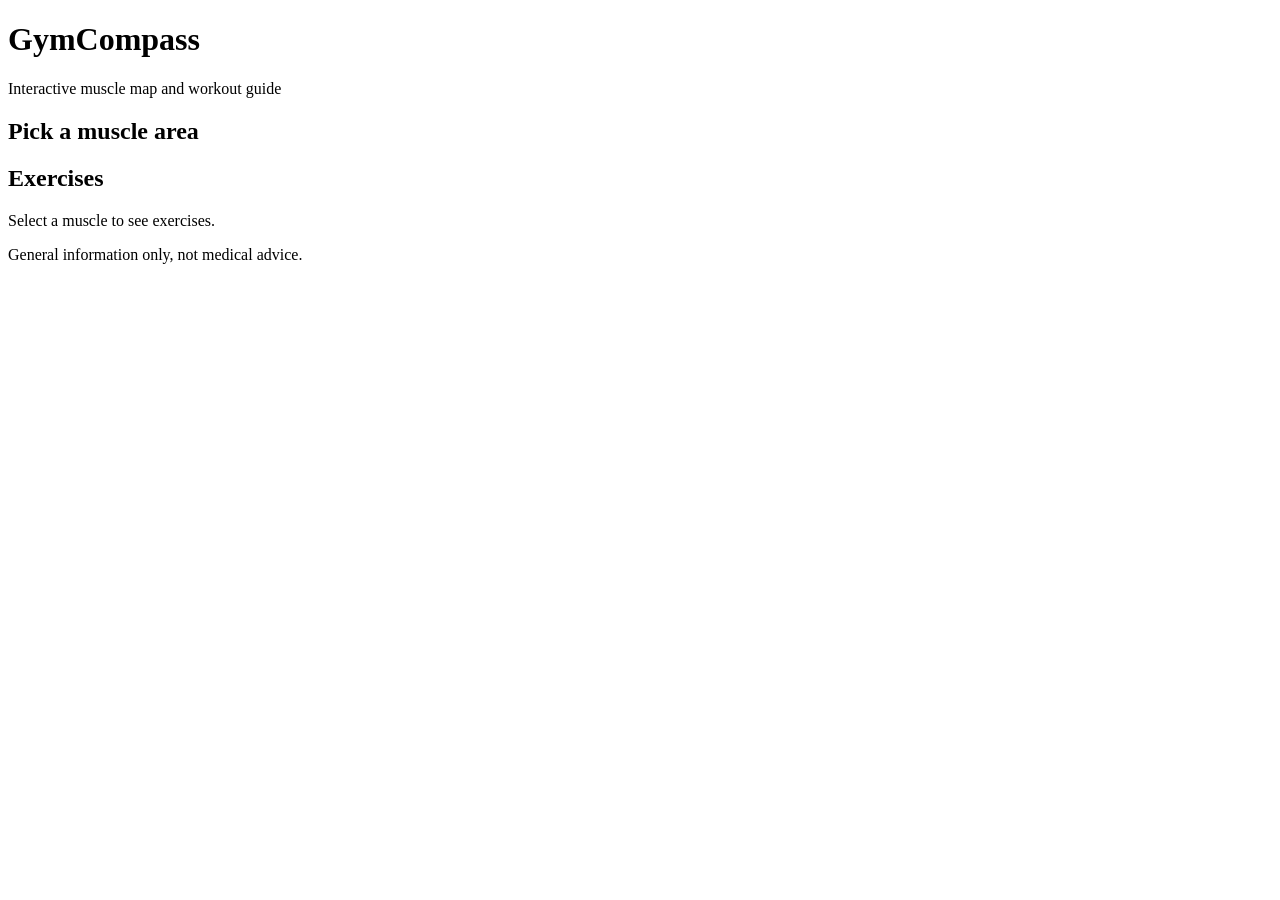
==== index.html @ 0be48be1 "Add page structure" ====
<!DOCTYPE html>
<html lang="tr">
    <head>
        <meta charset ="UTF-8">
        <meta name ="viewport" content="width=device-width, initial-scale=1.0">
        <title>GymCompass</title>
    </head>
    <body>
        <header>
            <h1>GymCompass</h1>
            <p>Interactive muscle map and workout guide</p>
          </header>
          
          <main>
            <section id="map">
              <h2>Pick a muscle area</h2>
            </section>
          
            <section id="info">
              <h2>Exercises</h2>
              <p>Select a muscle to see exercises.</p>
            </section>
          </main>
          
          <footer>
            <p>General information only, not medical advice.</p>
          </footer>  
    </body>
</html>
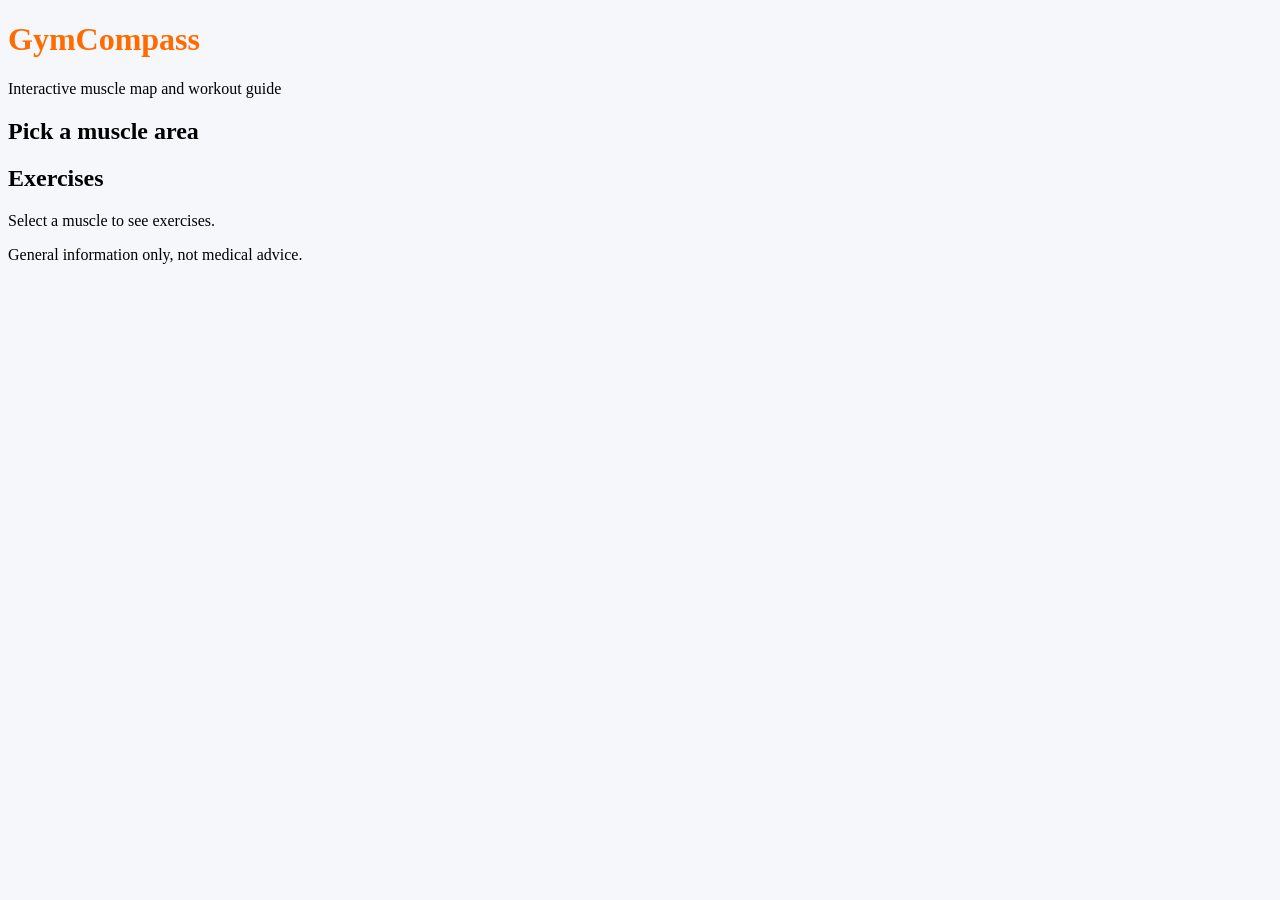
==== commit cde0a31c: "Link style.css in index.html" ====
--- a/index.html
+++ b/index.html
@@ -4,6 +4,7 @@
         <meta charset ="UTF-8">
         <meta name ="viewport" content="width=device-width, initial-scale=1.0">
         <title>GymCompass</title>
+        <link rel="stylesheet" href="style.css">
     </head>
     <body>
         <header>
--- a/style.css
+++ b/style.css
@@ -0,0 +1,8 @@
+body {
+    background-color: #f5f7fa;
+    color: 1a1a1a;
+}
+
+h1 {
+    color: #ff6b00;
+}
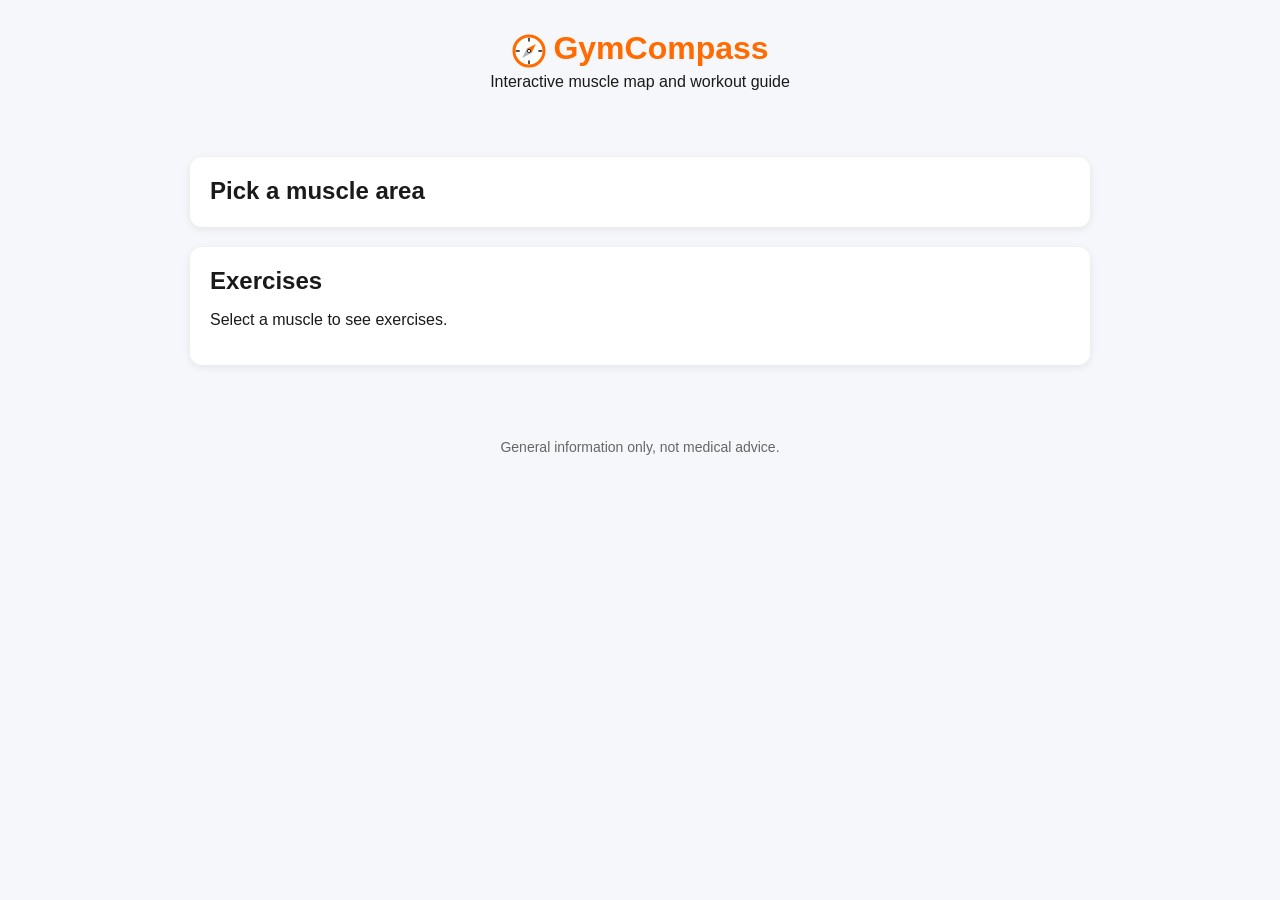
==== commit 75f27979: "Add compass logo" ====
--- a/index.html
+++ b/index.html
@@ -8,7 +8,22 @@
     </head>
     <body>
         <header>
-            <h1>GymCompass</h1>
+            <h1>
+                <svg class="logo" viewBox="0 0 24 24" width="36" height="36">
+                  <circle cx="12" cy="12" r="10" fill="white" stroke="#ff6b00" stroke-width="2" />
+                  <g stroke="#1a1a1a" stroke-width="1" stroke-linecap="round">
+                    <line x1="12" y1="3.6" x2="12" y2="5.4" />
+                    <line x1="12" y1="18.6" x2="12" y2="20.4" />
+                    <line x1="3.6" y1="12" x2="5.4" y2="12" />
+                    <line x1="18.6" y1="12" x2="20.4" y2="12" />
+                  </g>
+                  <g transform="rotate(45 12 12)">
+                    <polygon points="12,5.5 14.2,12 9.8,12" fill="#ff6b00" />
+                    <polygon points="12,18.5 14.2,12 9.8,12" fill="#b0b7c3" />
+                  </g>
+                  <circle cx="12" cy="12" r="1.1" fill="white" stroke="#1a1a1a" stroke-width="0.6" />
+                </svg>GymCompass
+              </h1>
             <p>Interactive muscle map and workout guide</p>
           </header>
           
--- a/style.css
+++ b/style.css
@@ -1,8 +1,48 @@
 body {
     background-color: #f5f7fa;
-    color: 1a1a1a;
-}
-
-h1 {
+    color: #1a1a1a;
+    font-family: Arial, sans-serif;
+    margin: 0;
+  }
+  
+  header {
+    text-align: center;
+    padding: 30px 20px;
+  }
+  
+  h1 {
     color: #ff6b00;
-}
+    margin-bottom: 4px;
+    margin-top: 0;
+  }
+  
+  main {
+    max-width: 900px;
+    margin: 0 auto;
+    padding: 20px;
+  }
+  
+  footer {
+    text-align: center;
+    padding: 20px;
+    font-size: 14px;
+    color: #666666;
+  }
+  section {
+    background-color: white;
+    border-radius: 12px;
+    padding: 20px;
+    margin-bottom: 20px;
+    box-shadow: 0 2px 8px rgba(0, 0, 0, 0.08);
+  }
+  
+  h2 {
+    margin-top: 0;
+    margin-bottom: 2px;
+  } header p {
+    margin-top: 0;
+  }.logo {
+    vertical-align: middle;
+    margin-right: 6px;
+  }
+  
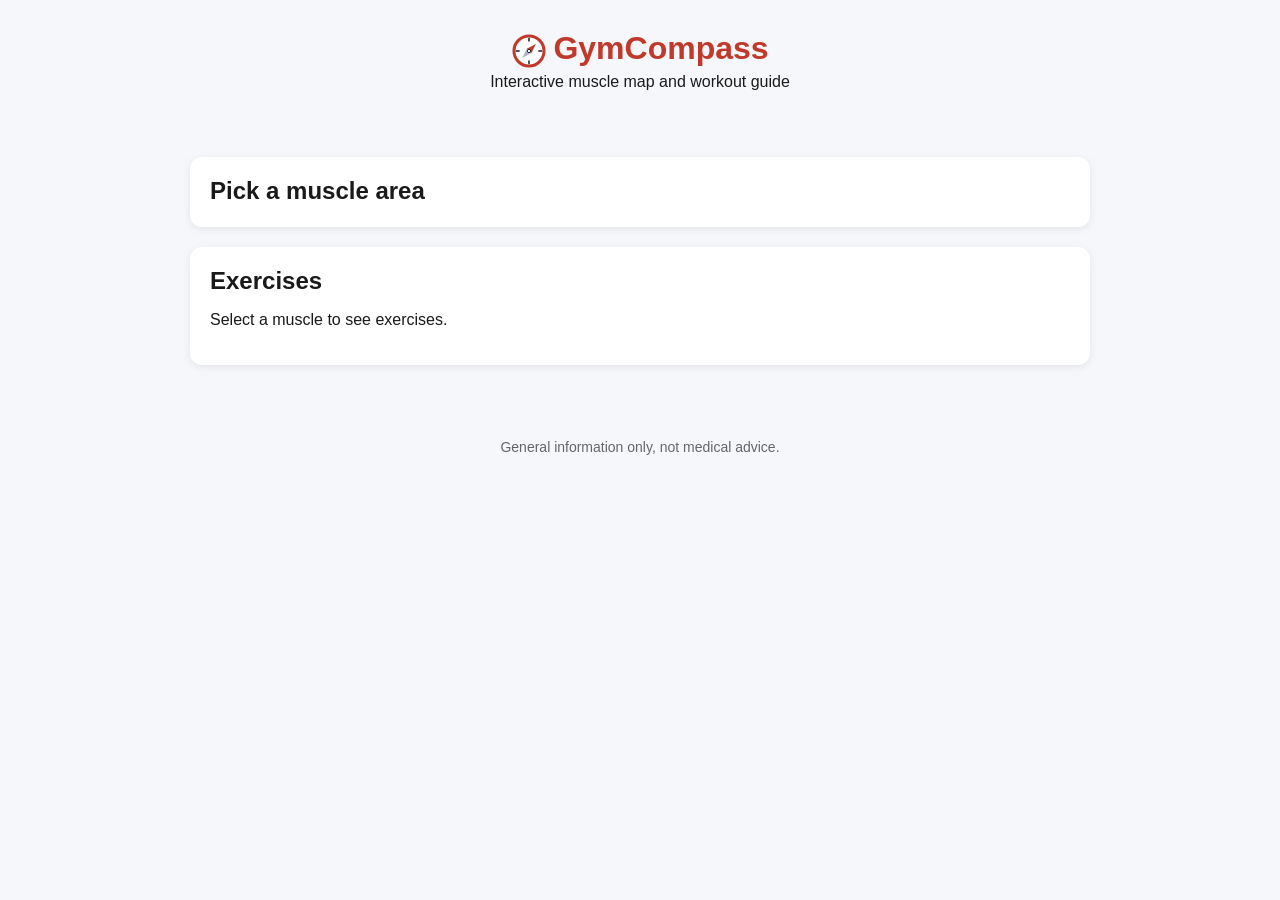
==== commit c990c2a8: "Change to red theme" ====
--- a/index.html
+++ b/index.html
@@ -10,7 +10,7 @@
         <header>
             <h1>
                 <svg class="logo" viewBox="0 0 24 24" width="36" height="36">
-                  <circle cx="12" cy="12" r="10" fill="white" stroke="#ff6b00" stroke-width="2" />
+                  <circle cx="12" cy="12" r="10" fill="white" stroke="#c0392b" stroke-width="2" />
                   <g stroke="#1a1a1a" stroke-width="1" stroke-linecap="round">
                     <line x1="12" y1="3.6" x2="12" y2="5.4" />
                     <line x1="12" y1="18.6" x2="12" y2="20.4" />
@@ -18,7 +18,7 @@
                     <line x1="18.6" y1="12" x2="20.4" y2="12" />
                   </g>
                   <g transform="rotate(45 12 12)">
-                    <polygon points="12,5.5 14.2,12 9.8,12" fill="#ff6b00" />
+                    <polygon points="12,5.5 14.2,12 9.8,12" fill="#c0392b" />
                     <polygon points="12,18.5 14.2,12 9.8,12" fill="#b0b7c3" />
                   </g>
                   <circle cx="12" cy="12" r="1.1" fill="white" stroke="#1a1a1a" stroke-width="0.6" />
--- a/style.css
+++ b/style.css
@@ -11,7 +11,7 @@
   }
   
   h1 {
-    color: #ff6b00;
+    color: #c0392b;
     margin-bottom: 4px;
     margin-top: 0;
   }
@@ -45,4 +45,3 @@
     vertical-align: middle;
     margin-right: 6px;
   }
-  
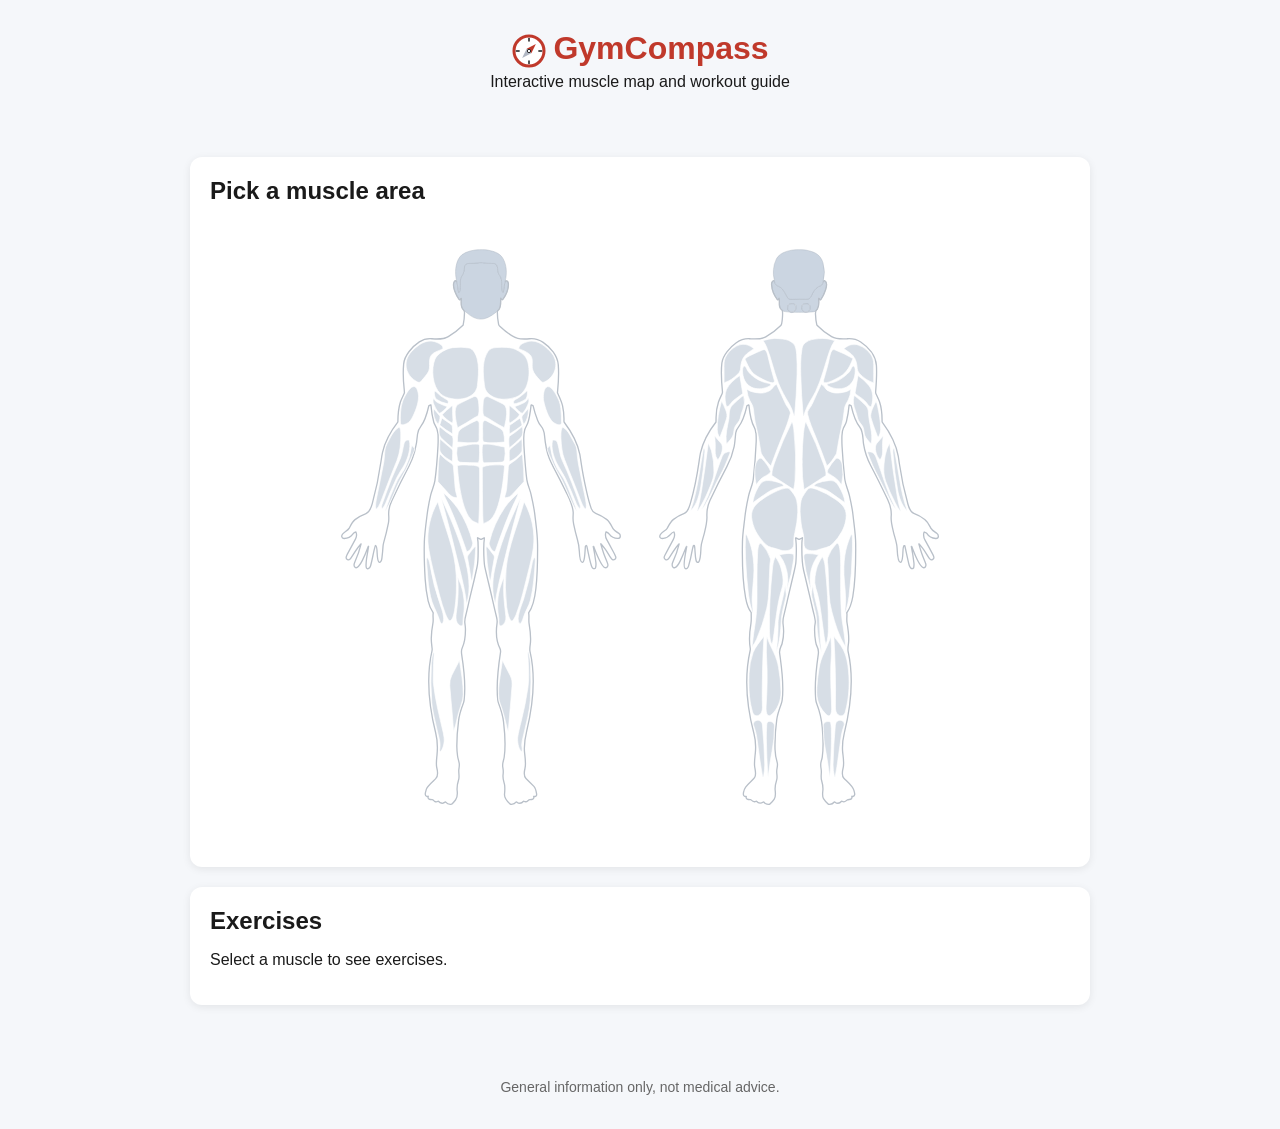
==== commit 2d9de7f2: "Add interactive body map with click-to-highlight" ====
--- a/index.html
+++ b/index.html
@@ -30,6 +30,126 @@
           <main>
             <section id="map">
               <h2>Pick a muscle area</h2>
+              <svg xmlns="http://www.w3.org/2000/svg" viewBox="0 0 1448 1448" width="640" height="640" style="display:block;margin:0 auto;max-width:100%;height:auto;">
+                <style>
+                  .body-outline { fill: none; stroke: #b9c0c9; stroke-width: 3; }
+                  .body-deco { fill: #cbd5e1; stroke: #aab3c0; stroke-width: 1; }
+                  .muscle-part { fill: #d7dee6; stroke: #ffffff; stroke-width: 1.5; cursor: pointer; transition: fill 0.2s; }
+                  .muscle-part:hover { fill: #f0b3ab; }
+                  .muscle-part.selected { fill: #c0392b; }
+                </style>
+                <path class="body-deco" d="M 418.91 167.68 c 3.92 -1.77 6.58 0.47 7.06 4.32 c 1.48 11.93 -4.92 26.67 -11.75 36.45 c -2.21 3.17 -3.86 0.17 -4.74 -1.76 a 0.38 0.38 0 0 0 -0.73 0.16 c 0.02 8.31 1.01 17.01 -3.36 24.53 c -0.167 0.293 -4.39 4.62 -10.799 9.508 c -23.591 18.112 -41.591 16.112 -61.446 -0.797 c -4.736 -3.649 -5.925 -5.041 -8.805 -7.621 c -5.66 -5.07 -5.28 -17.38 -4.47 -24.92 c 0.05 -0.51 -0.468 -0.892 -0.933 -0.687 a 0.653 0.653 0 0 0 -0.357 0.397 c -0.57 1.69 -2.24 4.05 -4.07 1.48 c -6.2 -8.71 -16.02 -28.53 -11.19 -38.98 c 1.68 -3.627 3.733 -3.91 6.16 -0.85 a 182.853 182.853 0 0 1 3.78 23.29 a 1.02 1.02 0 0 0 1.56 0.77 c 2.79 -1.75 2.61 -18.93 2.63 -24.22 c 0.02 -4.53 1.12 -8.94 3.8 -13.1 c 4.36 -6.76 4.86 -11.51 5.57 -19.82 c 0.47 -5.53 4.34 -8.12 9.77 -8.21 c 6.39 -0.12 12.69 -0.07 19 -0.93 c 4.02 -0.55 7.4 -1.43 11.53 -0.75 c 6.7 1.1 13.44 1.64 20.22 1.62 c 4.607 -0.013 7.523 0.227 8.75 0.72 c 5.96 2.37 5.56 9.73 6.11 15.22 c 0.44 4.34 2.097 8.447 4.97 12.32 c 6.57 8.88 2.19 25.6 5.64 36.36 a 1.14 1.14 0 0 0 2.22 -0.23 c 0.887 -8.36 2.18 -16.45 3.88 -24.27 z z z z" />
+                <path class="body-deco" d="M418.91 167.68q-2.55 11.73-3.88 24.27a1.14 1.14 0 01-2.22.23c-3.45-10.76.93-27.48-5.64-36.36q-4.31-5.81-4.97-12.32c-.55-5.49-.15-12.85-6.11-15.22q-1.84-.74-8.75-.72-10.17.03-20.22-1.62c-4.13-.68-7.51.2-11.53.75-6.31.86-12.61.81-19 .93-5.43.09-9.3 2.68-9.77 8.21-.71 8.31-1.21 13.06-5.57 19.82-2.68 4.16-3.78 8.57-3.8 13.1-.02 5.29.16 22.47-2.63 24.22a1.02 1.02 0 01-1.56-.77q-1.14-11.78-3.78-23.29-1.48-6.99-1.9-9.7c-2.49-15.94.13-40.13 13.53-51.15 9.39-7.72 28.53-11.63 40.37-11.51 4.2.05 8.74-.3 12.68.22 13.82 1.82 31.67 5.83 39.42 18.92 9.01 15.21 9.88 35.14 5.33 51.99z" />
+                <path class="body-deco" d="M1028.14 166.45c1.03 5.06 1.36 9.61 6.41 11.53 13.06 4.95 16.74 15.51 23.52 27.48 1.387 2.447 3.863 3.623 7.43 3.53a910.025 910.025 0 0136.94-.25c6.23.09 9.27-7.55 11.48-12.3 4.31-9.27 10.37-15.83 20.28-18.94.333-.1.603-.287.81-.56 1.92-2.58 3.043-5.43 3.37-8.55l2.31-1.51a.977.977 0 01.99-.08c11.92 5.42-3.35 35.31-8.21 42.45-.761 1.11-2.423 1.028-3.06-.15l-1.26-2.32c-.133-.253-.32-.297-.56-.13-.34.24-.48.61-.42 1.11.86 7.64.75 16.87-2.96 23.31-.173.3.839.041-3.7 4.71-3.34 3.436-74.18 3.78-75.48-1.38a1.465 1.465 0 00-.55-.82c-4.15-2.97-6.07-7.95-6.16-12.39-.03-1.68.18-14.28-.53-14.63-.207-.1-.33-.037-.37.19-.3 1.553-1.183 2.597-2.65 3.13a.951.951 0 01-1.07-.32c-7.29-9.56-12.32-22.18-12.97-33.54-.34-6.04 1.797-9.23 6.41-9.57zm29.95 61.71c.173 14.187 18.967 14.703 19.1-1.37.03-4.05-.38-6.54-4.68-7.3-4.2-.75-11.87-1.47-13.85 2.91-.413.92-.603 2.84-.57 5.76zm31.71-3.35c.36 19.647 18.59 14.82 18.87 5.94.13-3.9 1.32-9.43-2.88-10.79-4.25-1.38-16.12-2.54-15.99 4.85z" />
+                <path class="body-deco" d="M1138.38 168.39q-.49 4.68-3.37 8.55-.31.41-.81.56c-9.91 3.11-15.97 9.67-20.28 18.94-2.21 4.75-5.25 12.39-11.48 12.3q-18.46-.25-36.94.25-5.35.14-7.43-3.53c-6.78-11.97-10.46-22.53-23.52-27.48-5.05-1.92-5.38-6.47-6.41-11.53q-6.64-26.16 4.43-48.88c8.13-16.7 34.61-21.41 51.58-21.04 4.89.11 9.69-.11 14.42.85 18.79 3.8 33.17 8.5 39.34 28.66q6.38 20.88.47 42.35z" />
+                <circle class="body-deco" cx="1067.4" cy="228" r="9.2" />
+                <circle class="body-deco" cx="1099.3" cy="228" r="9.2" />
+                <path class="body-outline" d="M 309.48 168.91 Q 305.84 164.32 303.32 169.76 C 298.49 180.21 308.31 200.03 314.51 208.74 C 316.34 211.31 318.01 208.95 318.58 207.26 A 0.67 0.66 57.6 0 1 319.87 207.55 C 319.06 215.09 318.68 227.40 324.34 232.47 C 327.22 235.05 326.97 235.88 326.92 239.51 Q 326.68 255.16 323.97 266.82 Q 323.85 267.35 323.48 267.73 Q 308.61 282.73 290.26 293.23 C 278.34 300.05 267.53 299.26 253.00 298.03 Q 237.49 296.72 224.74 305.21 C 208.71 315.86 190.95 335.73 189.24 355.50 Q 186.95 381.81 190.53 412.66 C 190.79 414.92 190.69 417.49 191.02 419.92 Q 191.09 420.43 190.88 420.90 C 187.89 427.65 183.99 434.89 181.93 441.29 C 177.25 455.76 176.31 470.23 176.20 486.02 Q 176.20 486.51 175.90 486.90 C 159.84 507.69 147.56 529.29 141.49 554.95 Q 140.10 560.80 138.16 574.66 Q 131.28 623.74 118.11 671.52 C 115.99 679.21 112.98 690.29 104.08 693.63 Q 90.70 698.65 79.29 707.27 C 73.17 711.89 69.48 719.95 66.12 726.62 C 62.44 733.91 47.57 737.30 49.20 746.00 C 49.75 748.96 51.89 750.13 54.75 750.02 Q 67.27 749.50 74.18 740.00 C 76.03 737.45 77.93 736.62 80.54 735.24 Q 81.02 734.98 81.24 735.48 Q 84.59 743.00 80.47 750.73 Q 71.41 767.75 62.21 784.70 Q 60.53 787.81 59.49 791.20 C 57.52 797.69 65.78 800.84 69.45 795.20 C 76.80 783.92 82.72 773.30 92.55 762.52 Q 93.00 762.04 92.84 762.67 Q 87.89 783.24 79.07 802.44 C 77.36 806.17 75.64 812.30 79.19 815.18 C 89.50 823.53 107.08 773.44 109.24 767.88 A 0.37 0.36 -30.3 0 1 109.94 768.06 C 108.51 777.44 106.43 787.14 105.28 796.13 C 104.34 803.43 103.67 808.49 104.41 814.32 C 105.40 822.00 112.74 817.15 114.09 812.77 C 118.56 798.32 120.41 781.74 125.18 766.21 A 0.55 0.55 0.0 0 1 125.93 765.87 C 131.64 768.40 126.65 796.54 133.38 803.49 A 1.35 1.35 0.0 0 0 134.16 803.90 C 138.40 804.59 139.71 797.34 140.15 793.73 Q 141.74 780.80 142.58 767.76 Q 142.86 763.46 144.07 759.34 Q 150.39 737.64 154.77 715.46 Q 156.15 708.50 155.48 697.76 Q 154.48 681.63 161.99 665.46 Q 180.58 625.46 201.25 586.52 C 213.64 563.18 218.66 541.14 220.65 514.18 C 221.24 506.18 223.22 502.59 228.42 495.84 C 237.76 483.72 242.73 464.92 246.12 450.19 Q 246.24 449.64 246.75 449.42 L 250.30 447.82 A 0.49 0.49 0.0 0 1 250.99 448.23 Q 252.78 470.14 257.44 487.01 C 259.04 492.80 264.20 498.21 265.32 505.20 C 265.91 508.82 266.99 512.44 267.11 516.00 Q 267.57 529.33 266.95 540.50 C 265.58 565.32 263.85 592.20 259.98 619.13 C 258.39 630.19 253.14 640.55 250.52 651.43 Q 245.19 673.62 242.32 696.24 C 239.63 717.56 236.59 740.02 236.04 757.75 Q 234.98 791.48 237.98 842.55 Q 239.43 867.18 244.64 891.26 Q 247.76 905.70 255.88 917.90 Q 256.15 918.31 256.08 918.79 C 254.89 926.25 257.03 933.47 255.60 940.95 Q 252.28 958.32 251.77 975.98 C 251.55 983.43 252.85 991.28 253.67 998.93 Q 253.99 1001.95 253.29 1005.00 C 239.19 1067.03 246.93 1130.64 261.77 1190.07 C 266.01 1207.06 266.47 1222.37 264.71 1240.03 C 263.85 1248.62 262.10 1260.41 264.24 1268.75 C 266.05 1275.80 267.54 1287.46 261.78 1293.28 C 256.71 1298.39 242.40 1310.55 240.72 1316.98 C 239.19 1322.86 235.04 1332.26 242.29 1333.71 Q 242.69 1333.79 243.08 1333.66 L 244.23 1333.29 Q 245.05 1333.02 244.81 1333.85 C 242.95 1340.16 249.20 1340.52 253.77 1340.86 C 256.46 1341.06 257.37 1343.60 259.30 1344.71 Q 263.13 1346.91 267.14 1344.43 Q 267.59 1344.15 267.92 1344.56 Q 271.17 1348.61 276.21 1349.09 C 278.90 1349.35 281.27 1347.36 283.62 1346.09 Q 284.10 1345.82 284.44 1346.26 Q 288.33 1351.29 294.72 1351.38 C 295.77 1351.39 297.65 1351.62 298.54 1350.79 Q 301.20 1348.30 306.57 1341.58 C 312.04 1334.74 311.14 1328.85 310.29 1320.16 C 309.43 1311.33 311.17 1303.41 313.76 1295.20 C 315.84 1288.56 313.35 1280.06 314.07 1273.15 C 314.57 1268.39 315.80 1263.68 315.01 1259.02 C 314.06 1253.42 311.98 1247.60 311.31 1242.66 Q 309.57 1229.80 309.57 1219.75 Q 309.57 1192.29 313.54 1161.94 C 315.34 1148.21 319.24 1136.08 324.12 1123.46 Q 325.66 1119.48 326.10 1115.72 C 330.14 1081.34 326.20 1048.44 320.65 1013.26 C 319.84 1008.17 319.39 1002.54 321.72 997.72 C 328.03 984.68 329.28 969.38 329.07 954.15 C 329.01 949.50 327.95 944.55 327.58 939.63 C 327.13 933.64 329.28 925.78 330.82 919.80 C 334.72 904.69 337.76 888.96 341.43 874.30 Q 348.95 844.25 355.42 813.95 C 358.50 799.49 357.70 784.78 357.75 768.06 Q 357.78 756.80 356.36 748.81 Q 356.26 748.24 356.77 748.50 L 363.71 751.99 A 1.07 1.07 0.0 0 0 364.67 751.99 L 371.53 748.56 Q 372.07 748.29 371.98 748.89 C 369.47 765.94 370.28 783.04 371.30 800.17 Q 371.86 809.54 372.73 813.51 C 378.37 839.12 384.90 864.49 390.59 890.08 Q 394.83 909.20 399.51 928.22 C 400.58 932.58 401.13 937.66 400.58 941.57 C 398.11 958.92 398.53 982.22 407.11 998.54 C 408.41 1001.01 408.74 1005.35 408.31 1008.09 C 402.82 1043.75 398.07 1079.22 402.19 1115.33 Q 402.65 1119.34 404.21 1123.44 C 410.53 1140.06 413.55 1150.61 415.25 1164.75 C 418.31 1190.26 420.52 1218.43 416.79 1244.33 C 415.56 1252.86 411.78 1258.57 413.63 1267.80 Q 415.33 1276.21 414.16 1284.74 C 413.11 1292.39 415.65 1298.68 417.31 1305.89 C 419.02 1313.32 418.11 1320.99 417.47 1328.50 C 416.71 1337.55 423.74 1344.86 430.17 1350.90 A 1.48 1.46 -18.7 0 0 430.95 1351.28 Q 439.25 1352.41 444.03 1346.06 Q 444.40 1345.57 444.87 1345.96 Q 453.39 1352.89 460.49 1344.48 Q 460.81 1344.11 461.23 1344.37 C 469.09 1349.37 469.89 1340.80 474.98 1340.71 C 479.52 1340.64 485.21 1340.09 483.54 1333.77 Q 483.38 1333.17 483.97 1333.35 C 488.25 1334.67 490.66 1331.94 490.06 1327.75 C 489.09 1321.04 487.50 1314.41 483.44 1310.30 Q 474.77 1301.53 466.05 1292.83 C 461.19 1287.98 462.25 1276.40 463.74 1270.47 C 466.27 1260.35 464.49 1248.06 463.03 1236.25 C 461.04 1220.05 463.22 1204.28 467.41 1187.04 C 481.60 1128.60 488.89 1065.20 475.23 1006.07 C 473.92 1000.37 475.00 995.00 475.76 989.36 C 477.88 973.68 475.72 958.50 473.08 942.76 C 471.70 934.55 473.60 926.56 472.20 918.79 Q 472.11 918.30 472.39 917.89 C 483.07 902.63 486.53 880.99 488.49 863.25 C 492.12 830.38 492.47 797.34 492.26 764.31 C 492.11 741.56 488.80 719.07 486.12 696.53 C 484.30 681.19 480.76 664.32 477.47 649.99 C 474.89 638.73 469.69 628.87 468.04 617.25 C 465.37 598.45 464.19 580.92 462.40 556.31 Q 460.86 535.06 461.01 522.74 Q 461.13 512.05 463.22 504.00 C 464.54 498.90 468.30 493.91 469.91 489.46 C 474.50 476.74 476.10 461.71 477.56 448.28 Q 477.62 447.74 478.13 447.94 L 481.73 449.35 A 0.77 0.77 0.0 0 1 482.19 449.89 Q 486.03 466.84 492.52 482.96 C 494.16 487.04 496.63 491.75 500.12 495.79 C 505.75 502.32 507.17 507.95 508.00 517.24 C 509.72 536.47 512.15 552.06 518.89 569.24 Q 521.60 576.16 527.50 587.28 Q 543.57 617.60 558.56 648.47 C 566.04 663.89 571.90 675.54 572.85 690.59 Q 572.98 692.57 572.55 700.88 Q 572.12 709.31 573.99 718.25 Q 577.87 736.78 582.37 752.38 C 585.15 761.98 586.32 769.32 586.71 778.53 C 586.92 783.46 587.58 803.53 593.41 804.06 C 599.41 804.61 599.71 774.61 600.39 768.08 A 1.12 1.12 0.0 0 1 600.80 767.33 Q 601.30 766.93 601.62 766.30 A 1.39 1.00 59.0 0 1 603.70 767.19 C 607.27 782.50 609.43 797.55 614.25 812.25 C 615.52 816.12 618.33 820.08 622.81 817.38 A 1.18 1.17 -8.4 0 0 623.35 816.66 Q 624.98 810.32 624.13 803.72 Q 621.83 785.89 618.23 768.64 A 0.53 0.53 0.0 0 1 619.24 768.34 C 622.72 777.06 636.06 814.20 645.24 816.03 C 650.64 817.10 652.13 811.12 650.95 807.31 C 648.59 799.74 644.42 791.59 642.09 784.69 Q 638.29 773.46 635.22 761.98 A 0.15 0.14 -73.3 0 1 635.47 761.84 Q 640.35 767.61 644.90 773.66 C 649.45 779.70 653.60 787.18 658.03 793.93 Q 660.09 797.07 661.70 797.82 C 665.53 799.62 670.61 795.77 669.00 791.28 C 666.63 784.66 661.63 776.66 659.33 772.19 Q 654.22 762.29 648.82 752.53 C 645.43 746.40 644.71 741.93 646.89 735.59 Q 647.08 735.05 647.60 735.27 C 650.55 736.50 652.37 737.45 654.44 740.27 Q 661.27 749.61 673.53 749.92 C 681.25 750.12 680.47 740.89 676.20 738.28 C 671.33 735.31 664.61 731.14 661.97 725.94 C 657.98 718.11 654.62 711.26 649.21 707.28 Q 637.40 698.62 623.76 693.40 C 619.45 691.75 615.12 686.26 613.76 682.47 Q 608.42 667.65 602.70 641.81 Q 594.90 606.62 590.85 578.90 Q 588.46 562.58 587.74 559.15 C 582.02 531.75 569.74 509.81 552.98 487.61 C 551.81 486.06 551.91 485.12 551.97 483.26 Q 552.48 466.57 548.70 449.61 C 546.27 438.71 541.82 430.32 537.44 420.82 Q 537.22 420.36 537.28 419.85 C 539.40 398.94 540.83 377.68 539.05 356.70 C 537.31 336.13 521.34 317.28 504.86 306.23 C 494.75 299.45 485.77 296.97 473.93 298.16 Q 464.41 299.12 453.63 298.41 C 438.05 297.39 418.32 280.58 407.40 270.35 C 405.82 268.87 404.57 267.56 404.10 265.32 Q 401.24 251.68 401.26 237.76 Q 401.26 233.73 404.68 232.04 Q 405.14 231.82 405.39 231.38 C 409.76 223.86 408.77 215.16 408.75 206.85 A 0.38 0.38 0.0 0 1 409.48 206.69 C 410.36 208.62 412.01 211.62 414.22 208.45 C 421.05 198.67 427.45 183.93 425.97 172.00 C 425.49 168.15 422.83 165.91 418.91 167.68" />
+                <path class="body-outline" d="M 1028.14 166.45 Q 1021.22 166.96 1021.73 176.02 C 1022.38 187.38 1027.41 200.00 1034.70 209.56 A 0.95 0.95 0.0 0 0 1035.77 209.88 Q 1037.97 209.08 1038.42 206.75 Q 1038.48 206.41 1038.79 206.56 C 1039.50 206.91 1039.29 219.51 1039.32 221.19 C 1039.41 225.63 1041.33 230.61 1045.48 233.58 A 1.48 1.46 -79.2 0 1 1046.03 234.40 C 1047.33 239.56 1046.14 264.59 1042.52 268.26 Q 1027.38 283.59 1008.53 293.99 C 997.30 300.18 985.80 298.88 972.00 298.05 C 960.16 297.34 951.79 300.13 941.86 307.09 C 927.96 316.83 911.37 335.39 909.24 353.00 C 906.85 372.86 908.46 396.71 910.58 417.97 Q 910.78 420.04 909.97 421.91 C 907.17 428.36 903.51 435.29 901.56 441.28 Q 895.91 458.72 896.11 477.26 Q 896.15 480.50 895.88 486.15 Q 895.86 486.66 895.55 487.06 C 879.06 508.02 866.67 530.27 860.84 556.43 Q 859.72 561.44 857.62 576.15 C 853.15 607.45 846.97 639.64 837.96 670.48 C 835.37 679.35 832.82 690.15 824.31 693.38 Q 811.21 698.35 799.91 706.70 C 793.05 711.77 790.22 717.94 785.68 726.75 C 782.37 733.16 764.38 739.29 769.45 747.77 C 771.01 750.37 774.09 750.14 776.79 749.81 Q 787.25 748.51 793.13 740.83 C 795.42 737.84 797.13 736.50 800.36 735.31 A 0.63 0.63 0.0 0 1 801.16 735.68 C 803.48 741.92 802.81 745.80 799.51 751.90 Q 789.51 770.39 779.78 789.01 C 775.87 796.49 784.57 802.15 789.55 794.51 C 796.72 783.50 802.47 773.20 812.06 762.59 Q 812.62 761.98 812.43 762.79 Q 807.49 783.70 798.01 804.03 Q 795.79 808.79 797.53 813.47 C 798.35 815.65 800.88 816.85 802.95 815.95 C 807.95 813.78 812.74 805.60 815.08 800.58 Q 820.51 788.92 825.23 776.95 Q 827.37 771.52 829.06 768.26 A 0.34 0.34 0.0 0 1 829.69 768.47 C 828.65 774.94 819.92 813.84 825.80 817.66 C 829.47 820.04 832.91 815.52 833.80 812.51 Q 838.73 795.91 842.08 776.75 C 842.69 773.31 843.62 770.03 844.54 766.92 A 1.49 1.49 0.0 0 1 847.45 767.13 C 849.06 778.16 848.17 788.91 850.91 799.85 C 851.57 802.48 854.41 806.12 856.99 802.69 C 861.32 796.92 861.47 780.19 861.98 770.25 C 862.50 760.22 866.62 750.03 868.70 741.28 C 871.57 729.16 876.10 714.64 875.42 700.50 C 874.79 687.46 876.48 676.40 882.00 664.53 Q 899.81 626.31 920.51 587.27 C 928.60 572.01 933.68 558.17 937.01 542.00 Q 938.40 535.24 940.57 511.31 C 941.06 506.01 943.33 501.94 947.04 497.29 C 957.02 484.77 962.25 465.95 965.86 450.00 Q 965.97 449.54 966.40 449.37 L 969.87 447.93 Q 970.39 447.72 970.44 448.27 C 972.08 465.19 974.18 483.97 982.58 498.42 Q 985.25 503.01 985.69 509.45 C 985.76 510.51 986.43 511.70 986.49 512.50 C 986.89 517.68 987.09 525.23 986.82 531.50 Q 985.00 573.11 980.47 614.52 C 978.98 628.13 972.65 640.33 969.66 653.60 C 966.01 669.78 963.02 685.46 961.19 702.45 C 959.24 720.52 956.19 739.39 955.83 756.75 C 954.96 797.57 955.28 842.51 962.96 884.21 C 965.15 896.11 968.33 907.72 975.37 917.40 A 1.48 1.46 27.9 0 1 975.65 918.29 C 975.42 926.20 976.32 934.21 975.03 942.01 C 971.89 960.94 969.95 978.86 973.41 997.96 C 973.70 999.53 973.58 1001.87 973.23 1003.42 C 959.26 1065.20 965.77 1130.76 981.86 1191.82 C 985.51 1205.68 986.32 1220.46 984.96 1234.92 C 984.02 1244.98 982.27 1255.20 983.30 1265.30 C 984.08 1272.87 988.23 1284.18 983.14 1291.21 C 978.75 1297.25 969.45 1303.98 963.07 1312.35 C 960.11 1316.25 952.52 1335.31 964.02 1333.54 Q 964.55 1333.46 964.42 1333.98 C 962.73 1340.59 969.52 1340.54 974.36 1340.95 Q 974.88 1341.00 975.24 1341.37 C 978.64 1344.83 981.89 1347.54 986.66 1344.41 Q 987.11 1344.12 987.46 1344.52 C 992.32 1350.09 997.09 1350.27 1003.06 1346.11 Q 1003.50 1345.80 1003.93 1346.12 C 1005.34 1347.18 1006.20 1348.82 1007.59 1349.58 Q 1011.98 1351.98 1017.08 1351.27 A 1.56 1.56 0.0 0 0 1017.93 1350.86 Q 1024.28 1344.70 1027.72 1339.46 C 1032.14 1332.71 1030.13 1325.67 1029.71 1317.92 C 1029.27 1309.96 1031.28 1302.44 1033.52 1294.97 C 1034.58 1291.42 1034.05 1286.50 1033.60 1282.59 Q 1032.89 1276.40 1034.01 1270.28 C 1034.95 1265.11 1035.75 1261.39 1034.60 1257.67 Q 1029.90 1242.46 1029.51 1227.25 Q 1028.64 1193.94 1033.40 1159.73 C 1035.13 1147.30 1038.92 1136.76 1043.43 1124.47 Q 1045.16 1119.75 1045.73 1115.31 C 1050.32 1079.07 1044.60 1044.51 1039.86 1008.73 C 1038.66 999.61 1043.98 993.60 1045.54 987.51 C 1048.41 976.36 1049.80 959.10 1047.93 945.66 C 1046.88 938.09 1047.48 931.84 1049.21 924.99 C 1053.15 909.35 1056.75 892.75 1059.78 880.01 Q 1066.27 852.63 1072.60 825.22 Q 1075.98 810.55 1076.49 805.75 Q 1077.50 796.31 1077.72 775.82 Q 1077.85 764.16 1076.54 752.58 Q 1076.32 750.58 1075.99 749.61 Q 1075.45 748.03 1076.95 748.78 L 1083.35 752.00 A 1.10 1.08 44.4 0 0 1084.32 752.00 L 1091.50 748.31 A 0.24 0.24 0.0 0 1 1091.84 748.59 Q 1090.49 753.63 1090.36 758.75 C 1089.82 779.99 1089.54 802.24 1094.28 822.45 Q 1101.55 853.47 1108.92 884.46 C 1111.25 894.25 1114.60 910.13 1117.95 922.87 C 1119.13 927.36 1119.75 931.95 1120.50 936.49 C 1121.14 940.42 1119.45 945.92 1119.24 949.53 Q 1118.26 966.73 1121.38 983.68 C 1121.98 986.96 1123.21 991.52 1124.54 993.96 C 1128.10 1000.50 1128.52 1004.24 1127.36 1012.10 C 1122.34 1046.29 1118.51 1078.84 1121.48 1113.50 C 1121.72 1116.32 1122.66 1120.49 1123.91 1123.73 C 1131.43 1143.10 1134.58 1156.98 1136.42 1177.99 C 1138.35 1200.12 1139.52 1222.20 1136.35 1244.60 Q 1135.88 1247.88 1134.29 1252.69 C 1132.00 1259.62 1132.37 1264.14 1133.83 1271.98 C 1135.50 1280.93 1132.17 1288.45 1134.90 1297.66 C 1136.88 1304.36 1138.19 1310.69 1137.87 1317.88 C 1137.58 1324.48 1135.49 1332.56 1139.15 1338.36 Q 1142.72 1344.04 1149.63 1350.84 Q 1149.97 1351.18 1150.46 1351.25 Q 1158.71 1352.49 1163.67 1346.15 A 0.64 0.64 0.0 0 1 1164.58 1346.04 Q 1173.02 1352.85 1180.03 1344.60 Q 1180.37 1344.20 1180.83 1344.46 Q 1186.12 1347.40 1190.08 1343.66 Q 1192.28 1341.58 1193.29 1341.22 C 1197.87 1339.60 1204.81 1341.71 1203.29 1333.67 A 0.39 0.39 0.0 0 1 1203.82 1333.23 L 1204.86 1333.62 Q 1205.25 1333.77 1205.65 1333.71 C 1212.46 1332.65 1209.17 1324.33 1208.00 1319.87 C 1205.32 1309.62 1192.63 1299.79 1185.30 1292.30 C 1180.77 1287.68 1182.22 1274.71 1183.62 1269.06 C 1186.76 1256.35 1182.79 1239.97 1182.29 1230.50 C 1181.63 1217.80 1182.70 1204.60 1185.99 1191.35 C 1200.90 1131.35 1208.58 1067.26 1194.98 1006.22 C 1193.56 999.84 1194.88 994.32 1195.73 987.24 C 1197.46 972.87 1195.00 955.62 1192.39 940.62 C 1191.27 934.14 1192.32 927.30 1192.25 920.69 Q 1192.25 920.23 1192.09 919.80 L 1191.79 918.97 Q 1191.59 918.45 1191.92 918.00 C 1199.57 907.39 1203.42 893.36 1205.50 881.25 C 1212.13 842.49 1212.38 800.86 1211.97 761.04 C 1211.76 739.76 1208.12 718.12 1205.90 696.81 Q 1204.13 679.89 1197.85 652.94 C 1194.73 639.58 1188.50 627.37 1187.05 613.69 Q 1183.04 575.93 1181.17 542.06 Q 1180.56 530.97 1180.85 518.01 C 1180.96 512.91 1182.20 504.08 1184.51 499.52 C 1186.81 494.98 1189.81 490.71 1191.01 485.74 Q 1195.45 467.32 1197.09 448.35 A 0.55 0.55 0.0 0 1 1197.86 447.90 L 1201.25 449.41 Q 1201.74 449.63 1201.86 450.16 C 1205.49 466.08 1210.60 484.96 1221.09 497.82 C 1229.48 508.13 1227.82 523.50 1229.73 535.92 C 1232.46 553.65 1237.66 569.19 1246.25 585.54 Q 1262.47 616.39 1284.56 662.22 Q 1292.50 678.70 1292.52 695.41 Q 1292.52 695.47 1292.20 701.94 C 1291.63 713.32 1294.91 723.91 1297.35 734.87 C 1300.01 746.89 1305.13 759.34 1305.74 772.33 C 1305.98 777.24 1306.66 804.29 1313.58 804.01 A 1.29 1.29 0.0 0 0 1314.41 803.66 C 1321.43 797.06 1316.55 769.02 1321.52 766.22 A 1.20 1.19 -21.2 0 1 1323.27 766.99 C 1326.58 781.35 1329.25 795.81 1332.92 809.99 C 1334.01 814.20 1338.07 821.55 1342.84 816.86 Q 1343.20 816.50 1343.28 816.00 Q 1344.28 809.42 1343.76 805.00 Q 1341.60 786.63 1337.95 768.42 A 0.48 0.48 0.0 0 1 1338.86 768.15 C 1342.31 776.96 1355.85 815.37 1366.03 816.16 C 1370.51 816.50 1371.54 810.41 1370.44 807.06 C 1367.79 798.97 1363.64 790.62 1361.28 783.45 Q 1357.86 773.08 1355.02 762.60 A 0.28 0.28 0.0 0 1 1355.50 762.34 Q 1359.72 767.36 1363.75 772.57 C 1368.83 779.14 1373.25 787.32 1378.17 794.66 Q 1379.99 797.36 1381.66 797.98 C 1384.30 798.97 1389.15 796.58 1388.99 793.50 Q 1388.85 790.72 1386.66 786.58 Q 1378.13 770.40 1369.24 754.42 C 1365.36 747.45 1364.08 743.12 1366.68 735.63 Q 1366.81 735.24 1367.20 735.38 Q 1371.90 736.99 1372.91 738.60 Q 1379.67 749.28 1393.03 749.97 C 1401.07 750.38 1400.13 741.50 1395.34 738.12 C 1390.41 734.62 1384.54 731.36 1381.93 726.55 C 1378.04 719.37 1374.79 711.78 1368.18 706.82 Q 1357.23 698.60 1343.50 693.43 C 1335.51 690.42 1332.54 680.64 1330.25 672.50 C 1321.70 642.22 1315.13 611.45 1310.75 580.29 Q 1308.97 567.62 1308.28 563.74 C 1302.89 533.66 1289.99 510.94 1272.05 486.75 Q 1271.76 486.36 1271.76 485.88 C 1271.89 470.59 1270.82 455.36 1265.92 440.80 C 1263.95 434.94 1260.59 428.46 1257.79 422.38 Q 1256.94 420.52 1257.10 418.48 C 1258.73 398.21 1260.25 378.73 1258.88 358.36 C 1257.39 336.36 1241.06 316.98 1223.33 305.40 C 1213.33 298.87 1205.11 297.32 1193.06 298.08 C 1179.40 298.94 1169.27 299.86 1157.52 293.24 Q 1139.58 283.12 1124.50 267.54 Q 1124.15 267.19 1124.04 266.70 Q 1121.33 254.82 1121.08 242.66 C 1120.97 237.52 1120.38 234.21 1124.51 231.78 Q 1124.95 231.52 1125.21 231.07 C 1128.92 224.63 1129.03 215.40 1128.17 207.76 Q 1128.08 207.01 1128.59 206.65 Q 1128.95 206.40 1129.15 206.78 L 1130.41 209.10 A 1.80 1.79 -42.1 0 0 1133.47 209.25 C 1138.33 202.11 1153.60 172.22 1141.68 166.80 Q 1141.16 166.57 1140.69 166.88 L 1138.38 168.39" />
+                <path class="muscle-part" data-muscle="chest" d="M272.91 422.84c-18.95-17.19-22-57-12.64-78.79 5.57-12.99 26.54-24.37 39.97-25.87q20.36-2.26 37.02.75c9.74 1.76 16.13 15.64 18.41 25.04 3.99 16.48 3.23 31.38 1.67 48.06q-1.35 14.35-2.05 16.89c-6.52 23.5-38.08 29.23-58.28 24.53-9.12-2.12-17.24-4.38-24.1-10.61z" />
+                <path class="muscle-part" data-muscle="chest" d="M416.04 435c-15.12.11-34.46-6.78-41.37-21.48q-1.88-3.99-2.84-12.18c-2.89-24.41-5.9-53.65 8.44-74.79 4.26-6.26 10.49-7.93 18.36-8.56q11.66-.92 23.32-.35c10.58.53 18.02 2.74 26.62 7.87 12.81 7.65 19.73 14.52 22.67 29.75 4.94 25.57.24 64.14-28.21 74.97q-12.26 4.67-26.99 4.77z" />
+                <path class="muscle-part" data-muscle="abs" d="M438.7 444.36c-2.09-4.03-.13-6.83 3.63-8.81 10.22-5.36 16.79-11 24.23-18.07a1.71 1.71 0 012.89 1.12c.33 4.74-.81 14.39-5.53 17.22-4.68 2.82-18.74 10.02-24.39 9.14q-.57-.09-.83-.6z" />
+                <path class="muscle-part" data-muscle="abs" d="M457.39 466.73c-3.72-1.02-13.2-10.29-16.5-14.49a.52.52 0 01.24-.81q10.94-3.75 21.31-9c3.96-2.01 6.3-5.98 8.57-9.58q.38-.59.55.09c.82 3.33 1.54 6.17.38 9.58-2.55 7.44-7.62 18.79-13.66 24.01a.96.96 0 01-.89.2z" />
+                <path class="muscle-part" data-muscle="abs" d="M428.43 487.22c-1.01-1.79-.82-4.55-.71-6.72q.78-15.08.48-30.27-.01-.59.55-.4 1.72.59 3.02 1.64 11.58 9.37 18.82 16.95c3.86 4.05-16.2 17.42-19.56 19.48a1.87 1.86 59.6 01-2.6-.68z" />
+                <path class="muscle-part" data-muscle="abs" d="M470.76 456.28a.25.25 0 01.44.13q2.03 19.67-9.8 35.22-.37.48-.6-.08c-1.37-3.29-5.86-16.13-3.51-18.91q6.3-7.47 13.47-16.36z" />
+                <path class="muscle-part" data-muscle="abs" d="M452.27 478.5c1.13.49 4.28 12.47 4.78 14.38q.14.5-.23.88-1.29 1.35-2.65 2.41-10.44 8.12-21.76 14.97-1.49.9-2.91 1.33a.81.81 0 01-1.05-.71q-.73-8.62.67-17.15.08-.47.44-.8c1.74-1.6 21.96-15.73 22.34-15.51a.58.03 31 00.37.2z" />
+                <path class="muscle-part" data-muscle="abs" d="M428.22 519.14q.11-.36.43-.56 15.3-9.66 28.83-21.69a.43.42-22.6 01.71.29c.51 8.26 2.25 18.67-4.46 25.4q-11.8 11.84-25.03 22.09-.43.34-.49-.2c-.75-6.82-1.97-18.92.01-25.33z" />
+                <path class="muscle-part" data-muscle="abs" d="M456.54 524.55a.04.04 0 01.07.02q1.52 13.67.41 27.4-.04.47-.28.88c-4.97 8.3-18.23 19.62-27.88 22.63q-.57.17-.58-.43-.05-10.31-.27-20.53-.1-4.8 2.63-7.09c8.54-7.13 18.56-14.62 25.9-22.88z" />
+                <path class="muscle-part" data-muscle="abs" d="M418.89 657.11q-1.12-1.67-.43-3.63 3.27-9.38 4.04-18.23 1.97-22.81 3.58-45.65c.16-2.32.72-6.41 2.84-7.71q14.97-9.23 27.16-21.93.41-.42.71.08 1.29 2.15 1.53 4.2 3.23 27.74 3.13 56.8a1.3 1.28-24.5 01-.33.86q-12.74 13.93-25.55 27.75c-4.8 5.17-9.09 7.87-15.73 7.96q-.61.01-.95-.5z" />
+                <path class="muscle-part" data-muscle="abs" d="M264.21 435.53c-4.88-3.13-5.75-12.11-5.39-17.36q.03-.53.51-.75 1.8-.84 3.43.85 10.05 10.45 22.57 16.9c3.64 1.89 5.54 3.62 4.79 7.8q-.42 2.35-2.82 1.87-12.45-2.49-23.09-9.31z" />
+                <path class="muscle-part" data-muscle="abs" d="M287.33 452.44c-4.05 4.46-10.38 11.38-16.28 14.3a.84.83 51.1 01-.9-.1c-6.29-5.17-12.54-18.97-14.21-25.09q-.91-3.34.85-8.81.12-.39.35-.05c2.41 3.65 4.59 7.74 8.67 9.76q10.18 5.05 21.27 9.01a.61.61 0 01.25.98z" />
+                <path class="muscle-part" data-muscle="abs" d="M297.3 487.82c-7.36-4.23-16.68-11.37-20.55-17.57q-.32-.5.09-.92 8.72-9.04 19.84-17.87 1.46-1.17 2.81-1.67a.44.44 0 01.59.43c-.28 10.08-.4 20.42.65 30.43q.34 3.26-.68 6.15a1.9 1.9 0 01-2.75 1.02z" />
+                <path class="muscle-part" data-muscle="abs" d="M257.35 456.18l13.68 16.63a1.86 1.82 22.9 01.4.95c.59 5.4-2.02 12.71-3.8 17.56q-.3.84-.84.13-11.85-15.55-9.77-35.17.04-.45.33-.1z" />
+                <path class="muscle-part" data-muscle="abs" d="M271.69 494.07a1.53 1.52-61.8 01-.49-1.64l4.2-13.58a.98.98 0 011.51-.5c3.2 2.32 21.89 14.05 22.26 16.7q1.15 8.32.66 16.79a.9.9 0 01-1.34.73q-14.24-8.05-26.8-18.5z" />
+                <path class="muscle-part" data-muscle="abs" d="M299.35 544.62c-7.52-6.03-16.15-13.43-24.23-21.24-6.93-6.7-6-17.19-4.88-26.06a.44.44 0 01.72-.28q13.31 11.88 28.41 21.38.43.27.6.75c2.33 6.49.95 18.37-.07 25.23q-.09.59-.55.22z" />
+                <path class="muscle-part" data-muscle="abs" d="M299.09 575.53c-7.98-3.65-27.57-15.86-28.06-26.2q-.57-11.91.46-24.3a.36.36 0 01.67-.15q.84 1.36 2.17 2.54 10.59 9.45 21.68 18.31c4.37 3.49 4.34 6.46 4.16 11.74q-.3 8.82-.42 17.64-.01.72-.66.42z" />
+                <path class="muscle-part" data-muscle="abs" d="M308.17 657.58c-7.39-.13-12.41-4.13-17.14-9.39q-11.86-13.22-23.92-26.37-.33-.36-.33-.85.09-23.18 1.81-46.22.53-7.13 2.49-14.41a.71.71 0 011.2-.3q11.54 12.06 25.82 21.1 3.36 2.12 3.62 5.17 2.06 23.67 3.86 47.36c.58 7.62 2.31 13.36 4.43 20.82q.47 1.66-.96 2.79-.39.31-.88.3z" />
+                <path class="muscle-part" data-muscle="abs" d="M311.02 531.71a.23.23 0 01-.19-.21q-.39-10.47 1.9-20.76c1.26-5.69 7.66-9.9 13.1-12.9 9.09-5.01 18.93-11.15 28.56-14.92a1.24 1.21-42.6 01.94.03c3.28 1.52 4.78 3.87 4.82 7.68q.13 13.16-.15 26.31c-.08 3.85.78 8.39-.87 13.1q-.17.46-.59.72-2.65 1.65-4.29 1.82-21.06 2.22-43.23-.87z" />
+                <path class="muscle-part" data-muscle="abs" d="M321 577.76c-5.17-.33-8.71-.44-10-6.26q-3.2-14.44-.59-27.83.11-.53.64-.63c7.58-1.44 13.62-2.45 22.45-4.56q11.5-2.76 23.94-1.88c3.67.26 3.3 3.46 3.4 6.21q.46 12.55-.33 26.94-.25 4.41-1.81 8.08-.21.49-.73.6-1.39.28-3.22.29-16.89.14-33.75-.96z" />
+                <path class="muscle-part" data-muscle="abs" d="M347.73 429.25c7.46-3.61 10.5 6.27 10.99 11.52.48 5.06 3.46 30.61-2.78 32.93q-4.17 1.55-6.89 3.33-17.56 11.54-35.88 21.46a1.6 1.59-21.9 01-2.3-.98c-2.87-10.41-10.59-43.96 1.66-50.95 11.3-6.45 23.96-11.86 35.2-17.31z" />
+                <path class="muscle-part" data-muscle="abs" d="M350.35 712.81c-29.15-9.93-37.98-100.69-39.47-126.61a.99.99 0 01.33-.8c3.58-3.26 27.61-1.47 34.62-.93 4.41.34 15.27 1.31 15.26 7.53-.05 40.77.64 82.05-1.96 122.72a1.29 1.29 0 01-1.86 1.08c-2.3-1.14-4.12-2.04-6.92-2.99z" />
+                <path class="muscle-part" data-muscle="abs" d="M371.94 473.31c-5.46-2.59-2.97-24.26-2.77-29.56.25-6.8 2.41-18.63 12.64-13.8q16.26 7.67 32.34 15.72 6.18 3.1 7.13 10.05c.58 4.26 1.35 8.49 1.07 12.72q-.84 12.55-4.33 26.56-.54 2.16-1.1 3.44-.25.58-.81.31c-15.78-7.29-30.79-19.08-44.17-25.44z" />
+                <path class="muscle-part" data-muscle="abs" d="M382.57 533.27c-4.17-.18-9.56-.3-13.15-2.69q-.17-.11-.24-.31c-1.82-5.55-.86-11.17-.96-15.66-.18-8.4-.78-17.36.06-25.71.29-2.85 1.88-4.42 4.15-5.79q.42-.26.91-.19 1.71.25 3.21 1.03 12.48 6.44 24.75 13.26c4.96 2.75 12.21 7.02 13.72 12.41q2.93 10.56 2.39 21.49a.77.76-1.8 01-.67.71q-16.89 2.18-34.17 1.45z" />
+                <path class="muscle-part" data-muscle="abs" d="M373.75 578.69c-2.47 0-4.31.22-5-2.7-1.8-7.7-3.05-34.29-.19-38.81q.27-.43.77-.47 13.14-1.24 25.77 1.83c8.41 2.04 14.51 3.01 21.85 4.36a1.29 1.28.6 011.05 1.07q2.16 14.12-.73 28.07c-1.08 5.24-5.22 5.26-10.36 5.63q-14.26 1.04-33.16 1.02z" />
+                <path class="muscle-part" data-muscle="abs" d="M416.32 584.73q1.14.41 1.07 1.62c-1.62 26.44-9.96 116.68-40.43 126.74-2.27.75-4.15 2.12-6.35 2.73q-1.18.33-1.3-.89-.86-9.2-1.06-17.75c-.83-35.67-.91-71.2-1.01-106.88q0-.5.31-.89c4.95-6.46 41.69-7.25 48.77-4.68z" />
+                <path class="muscle-part" data-muscle="arms" d="M189.52 492.51c-2.43.62-7.38.57-7.51-3.08-.56-16.01-.42-35.49 5.11-50.26 3.19-8.54 13.89-30.22 23.27-32.72 10.08-2.68 12.68 16.59 12.6 22.8-.22 15.98-7.51 34.79-15.05 48.71-4.29 7.94-9.95 12.38-18.42 14.55z" />
+                <path class="muscle-part" data-muscle="arms" d="M526.69 486.31c-9.9-8.61-17.75-33.21-20.65-47.73-1.41-7.06-1.34-29.61 8.58-32.16 10.33-2.66 23.81 25.34 26.6 32.91q2.6 7.04 3.6 16.13 1.62 14.66 1.66 32.28c.03 11.04-16.45 1.48-19.79-1.43z" />
+                <path class="muscle-part" data-muscle="shoulders" d="M274.06 311.69q3.94 2.77 4.33 8.14.04.48-.38.73c-9.98 5.88-24.35 7.45-28.82 19.75-2.31 6.36-.97 17.35-1.43 23.68q-.55 7.51-5.73 14.07-10.37 13.11-13.81 16.67c-3.41 3.53-6.81 1.76-10.69-.47-15.42-8.87-24.95-25.45-22.52-43.22 2.05-14.92 12.71-25.79 24.06-35.02 16.99-13.82 35.58-17.99 54.99-4.33z" />
+                <path class="muscle-part" data-muscle="shoulders" d="M450.39 320.75q-.95-.52-.7-1.58c1.57-6.61 5.8-9.1 12.14-11.9 24.99-11.03 43.76 3.33 60.17 20.74 20.73 21.99 11.81 56.44-14.82 68.19-4.41 1.94-6.79-1.03-9.81-4.51-5.81-6.7-13.46-14.12-15.99-22.8-3.93-13.43 4.32-27.54-9.64-37.62q-8.22-5.93-17.99-9.08-1.84-.59-3.36-1.44z" />
+                <path class="muscle-part" data-muscle="legs" d="M280.26 647.4c11.65 10.74 22.18 21.04 31.02 34.3 15.82 23.72 27.55 49.72 34.01 77.58 1.34 5.79-6.14 20.34-12.62 20.22q-.52-.01-.72-.49-.67-1.59-1.21-3.13c-14.68-41.71-27.96-79.71-46.87-117.01-1.9-3.74-3.05-7.33-4.06-11.2a.27.27 0 01.45-.27z" />
+                <path class="muscle-part" data-muscle="legs" d="M331.64 898.32q-.17.57-.23-.02c-2.23-25.01-8.47-50.09-14.25-74.53q-19.4-82.1-42.46-163.69-.58-2.08.33-.13c19.88 42.53 38.94 86.51 51.64 132.07 9.49 34.06 15.59 71.67 4.97 106.3z" />
+                <path class="muscle-part" data-muscle="legs" d="M334.46 789.17c1.56-2.63 14.39-20.38 16.2-20.37a1.71 1.7-89.2 011.7 1.76q-1.12 34.88-7.4 68.95c-.38 2.06-1.41 4.27-2.16 6.23q-.24.62-.34-.04-3.68-25.45-8.44-50.7c-.34-1.79-.63-4 .44-5.83z" />
+                <path class="muscle-part" data-muscle="legs" d="M395.47 779.4c-5.7 1.33-11.34-11.87-12.46-15.86q-.61-2.18-.02-4.65 10.17-42.64 35.06-78.81c9.47-13.77 18.83-22.36 29.85-32.56q.55-.5.4.22-1.12 5.7-3.73 10.83c-19.44 38.38-33.3 79.2-47.77 119.65a1.84 1.83-86.4 01-1.33 1.18z" />
+                <path class="muscle-part" data-muscle="legs" d="M453.65 658.99q.67-1.43.23.09-26.73 93.75-48.63 189.74c-1.98 8.7-3.66 17.9-5.44 26.84q-2.19 11.05-2.78 22.43a.15.15 0 01-.3.04c-8.18-24.48-6.74-51.98-1.87-76.86 11.07-56.49 34.44-110.42 58.79-162.28z" />
+                <path class="muscle-part" data-muscle="legs" d="M377.91 768.67c1.49.84 1.76 1.49 2.66 2.66q6.16 8.04 12.23 16.13c1.88 2.52 1.97 4.18 1.38 7.45q-4.57 25.23-8.43 50.57-.11.71-.4.05-1.89-4.29-2.54-8.09-5.57-32.28-6.98-65.01-.09-2 .81-3.44a.95.94 30.8 011.27-.32z" />
+                <path class="muscle-part" data-muscle="legs" d="M292.42 935.6q-.95-.52-1.57-1.4-4.1-5.79-7-13.53-7.8-20.79-13.3-42.33c-9.06-35.53-19.33-71.36-25.03-107.59-5.33-33.86 4-74.19 20.7-103.37q.35-.62.53.07c14.44 55.57 39.03 107.94 41.45 165.34 1.11 26.34.66 52.96-3.6 79.03-.63 3.83-4.73 27.81-12.18 23.78z" />
+                <path class="muscle-part" data-muscle="legs" d="M275.11 942.93q-2.42-2.18-3.57-5.24c-3.98-10.61-7.68-21.02-12.81-31.32-7.85-15.76-10.77-34.56-13.2-51.46-2.11-14.63-2.31-31.47-3.93-47.18-.22-2.16-1.04-12.78.46-13.79q1.36-.92 2.08.55c1.5 3.08 3.12 6.12 3.66 9.58q8.21 52.38 26.36 102.15c2.87 7.87 9.98 30.5 1.85 36.74a.71.7-42.5 01-.9-.03z" />
+                <path class="muscle-part" data-muscle="legs" d="M322.69 945.72c-3.73 6.14-10.77-2.43-12.6-5.6-3.16-5.47-2.62-14.93-1.78-20.81 4.03-28.09 5.6-52.81 3.48-80.78q-.06-.79.28-.08 15.77 32.83 14.26 68.9c-.4 9.54-2.94 22.48-2.91 34.13q.01 3.02-.73 4.24z" />
+                <path class="muscle-part" data-muscle="legs" d="M437.82 933.52c-8.9 14.18-15.15-26.74-15.46-29.25q-5.26-43.04-1.19-86.08c4.9-51.8 26.91-99.32 40.38-150.92q.18-.66.5-.06c17.25 31.67 25.39 68.28 20.54 104.36q-2.29 17.02-8.71 42.76-7.56 30.25-15.2 60.47-6.13 24.25-15.06 47.61-1.83 4.79-5.8 11.11z" />
+                <path class="muscle-part" data-muscle="legs" d="M451.79 942.6c-9.95-10.01 4.97-42.91 8.94-55.41q12.55-39.53 19.27-80.47c.49-2.97 2.64-12.34 5.41-13.28a.83.83 0 011.09.64q.74 4 .45 7.92c-1.99 26.52-3.37 58.99-11.01 87.73q-2.53 9.5-7.46 18.8c-4.38 8.24-6.97 16.72-10.08 25.27q-1.66 4.54-4.55 8.63a1.35 1.35 0 01-2.06.17z" />
+                <path class="muscle-part" data-muscle="legs" d="M406.69 946.81c-3.24-2.77-1.48-10.64-2.01-14.71q-2.23-17.18-2.57-22.16c-1.75-25.07 3.61-49.11 13.98-71.92q.23-.51.2.05c-1.2 19.15-1.28 38.18.83 57.38q1.68 15.4 3.39 30.8c.43 3.92-.31 9.71-2.09 13.33-1.62 3.28-7.58 10.77-11.73 7.23z" />
+                <path class="muscle-part" data-muscle="legs" d="M252.09 1032.57c.24-3.71 2.14-22.17 4.63-24.18a1.03 1.02-17.9 011.67.85c-.45 7.89-1.27 16-1.49 23.45q-.57 18.93-.66 37.88-.02 3.63.34 6.85c2.08 18.76 5.56 37.32 9.3 55.8 3.82 18.84 9.13 37.64 13.11 56.63q2.44 11.68 2.08 17.95c-.32 5.7-3.08 20.49-8.51 23.92a.62.62 0 01-.84-.16q-1.2-1.65-.95-3.55c.92-7.26 1.45-14.15-.3-21.52q-8.25-34.74-13.62-59.06c-1.86-8.44-3.17-17.18-3.93-26.3q-3.69-44.24-.83-88.56z" />
+                <path class="muscle-part" data-muscle="legs" d="M315.01 1025.17a.16.16 0 01.32.02c4.06 25.75 8.98 52.72 8.71 77.81q-.13 12.06-5.74 26.31c-7.2 18.3-8.93 38.57-15.95 56.93q-.18.48-.21-.03c-1.87-34.47-5.67-65.91-8.56-103.28q-.97-12.49 4.44-23.14 7.47-14.69 15.14-29.29c.81-1.55 1.35-3.62 1.85-5.33z" />
+                <path class="muscle-part" data-muscle="legs" d="M455.5 1231.67c-7.13-5.81-9.23-24.34-8.2-31.86 1.41-10.32 4.63-23.14 7.98-36.33q9.54-37.46 15.15-75.74c2.86-19.5 1.53-40.15.75-59.8-.22-5.67-.98-12.51-1.23-18.75a.97.97 0 011.87-.4c.35.86.92 1.76 1.12 2.68q2.96 14.31 3.31 20.53 2.37 43.28-.49 84.75-1.21 17.42-5.43 35.77-6.33 27.51-12.84 54.98-2.01 8.49-.11 18.36c.36 1.9.11 3.95-.68 5.55a.79.79 0 01-1.2.26z" />
+                <path class="muscle-part" data-muscle="legs" d="M412.77 1025.44a.14.14 0 01.27-.04c4.88 11.62 10.93 22.01 17.28 34.78 4.07 8.19 4.71 14.41 4.1 24.25-2.13 34.3-6.27 68.85-8.45 101.59q-.05.69-.31.05-1.48-3.67-2.28-6.75c-4.34-16.75-8.78-38.38-16.39-57.57q-1.4-3.55-2.2-10.11c-1.78-14.73-.2-31.24 2.04-45.88q3.06-20.02 5.94-40.32z" />
+                <path class="muscle-part" data-muscle="arms" d="M127.23 683.05c-4.07-2.12 1.27-27.07 2.25-31.57 4.98-23.03 9.17-46.17 13.91-69.25q1.53-7.47 2.13-15.13c.93-12.09.81-22.15 6.23-31.59 7.1-12.33 13.54-29.16 26.1-36.73a1.98 1.97 62.7 012.84.91c1.92 4.48 1.93 8.28 2.06 14.15.44 19.77-1.3 41.04-8.72 59.67-11 27.62-22.22 55.21-32.62 82.91-4.04 10.76-7.56 20.66-12.82 26.39q-.59.65-1.36.24z" />
+                <path class="muscle-part" data-muscle="arms" d="M201.5 527.4a.84.84 0 01.67.65c3.98 17.15-2.93 39.36-10.95 54.41-4.6 8.63-13.06 20.43-18.21 31.33q-13.21 27.92-24.58 56.64-2.51 6.35-6.61 11.02a1.43 1.43 0 01-2.5-.81q-.36-3.78.84-7.17 10.31-29.18 21.57-57.99c6.32-16.18 14.55-31.65 20.66-47.87 3.69-9.82 5.36-22.36 7.32-30.62 1.49-6.27 4.19-11.06 11.79-9.59z" />
+                <path class="muscle-part" data-muscle="arms" d="M207.33 540.4a.6.59-63.1 011.03-.34l5.38 6.02q.4.45.33 1.06-.52 4.1-1.29 5.84-6.91 15.65-13.69 31.35c-5.41 12.53-16.33 28.4-23.51 44.89-8.3 19.08-16.03 39.32-26.75 57.16a.36.36 0 01-.62 0l-.19-.32q-.17-.28-.06-.59 10.08-29.91 23.05-58.65 2.9-6.42 5.47-11.21c4.62-8.59 10.86-16.17 14.62-23.02q13.23-24.13 16.23-52.19z" />
+                <path class="muscle-part" data-muscle="arms" d="M600.08 683.04c-5-4.14-8.97-15.46-11.29-21.56-5.82-15.25-11.38-30.55-17.58-45.7q-9.15-22.39-18.02-44.89c-5.58-14.19-7.32-31.42-7.99-46.57-.29-6.44-.68-19.43 2.67-25.02a1.71 1.71 0 012.25-.63c6.72 3.52 11.29 9.96 14.87 16.5q6.25 11.38 12.68 22.66c1.97 3.45 2.93 7.66 3.41 12.06 1.16 10.6 1.55 21.29 3.66 31.65 3.93 19.29 7.38 38.63 11.47 57.92 1.5 7.07 9.3 39.08 5.12 43.5a.91.91 0 01-1.25.08z" />
+                <path class="muscle-part" data-muscle="arms" d="M586.58 681.46q-4.35-4.47-6.75-10.61-11.35-28.91-24.59-57.01c-5.72-12.13-14.32-22.86-19.97-35.1-7.1-15.36-12.9-33.32-9.27-50.31a1.44 1.43-87.1 011.23-1.12c7.47-.88 9.29 2.88 11.02 9.2 3.39 12.42 4.76 25.91 9.75 36.7 15.55 33.65 27.61 64.94 39.31 98.42 1.13 3.24 2.05 5.47 1.62 9.04a1.38 1.37 26.3 01-2.35.79z" />
+                <path class="muscle-part" data-muscle="arms" d="M579.58 686.43q-3.92-5.77-6.87-12.13-8.05-17.34-19.75-44.5-2.68-6.24-6.46-13.62c-5.14-10.05-13.15-22.36-17.34-31.85q-9.55-21.68-13.66-31.36-1.09-2.58-1.33-5.87-.04-.61.37-1.07l5.24-5.85a.69.69 0 011.2.4q2.74 27.05 15.49 50.75 1.7 3.17 8.26 12.86 7.02 10.39 12.18 21.88 8.71 19.41 20.19 50.1 2.22 5.92 3.13 9.98a.36.36 0 01-.65.28z" />
+                <path class="muscle-part" data-muscle="back" d="M1071.06 308.94c5.6 4.92 6.96 17.83 7.43 24.88q1.5 22.3.93 44.68-1.2 46.76-5.66 94a.57.56 3.7 01-.59.51q-.68-.03-.94-1.01-4.29-15.9-9.79-25.19c-10.24-17.31-18.8-31.84-25.59-49.4-10.19-26.38-15.6-54.28-26.46-80.58q-3.07-7.43-7.61-14.07-.3-.43.2-.6 12.47-4.28 25.48-4.85c5.54-.25 12.15.86 18.32 1.41 9.7.87 16.77 3.6 24.28 10.22z" />
+                <path class="muscle-part" data-muscle="back" d="M1163.98 302.12a.43.43 0 01.22.65q-7.08 10.77-11.41 23.37c-10.53 30.61-17.8 62.94-31.3 91.07-5.11 10.64-15.17 25.22-20.12 36.26q-4.08 9.08-6.59 18.83a.77.77 0 01-1.51-.12q-4.27-45.15-5.52-90.99c-.56-20.28-.74-39.92 2.75-60.43 1.04-6.13 2.77-9.98 7.85-13.85 9.8-7.48 18.02-7.73 30.1-9.11 12.02-1.39 23.92.4 35.53 4.32z" />
+                <path class="muscle-part" data-muscle="shoulders" d="M980.66 319.58c.19.14.55.19.65.32a.8.8 0 01-.16 1.15c-6.78 4.75-15.26 9.77-20.03 15.58-6.41 7.78-8.76 16.96-9.44 27.04-.39 5.92-1.68 9.5-5.59 13.43-10.02 10.08-19.04 16.47-31.14 20.41q-.75.25-.75-.55.19-18.4-.09-36.3-.14-9.4 1.07-14.22c4.04-16.07 22.8-33.85 39.68-35.64 9.99-1.06 17.34 2.46 25.8 8.78z" />
+                <path class="muscle-part" data-muscle="shoulders" d="M1227.3 316.44c14.62 9.44 25.48 21.03 25.46 39.51q-.02 20.56-.01 41.37a.37.37 0 01-.51.35c-5.08-2.06-10.41-3.98-14.9-6.97-7.84-5.24-21.14-14.95-21.77-24.95-.69-10.75-2.81-20.85-9.76-29.25-4.68-5.65-12.96-10.58-19.6-15.26q-1.23-.87.01-1.71c4.6-3.13 9.91-6.78 15.25-7.98q13.58-3.03 25.83 4.89z" />
+                <path class="muscle-part" data-muscle="back" d="M987.06 381.44c-8.48-5.06-14.14-13.28-18.82-22.92q-5.3-10.92-6.46-14.04c-1.49-4.01 35.14-19.22 39.61-20.97q2.75-1.08 4.33-.72c4.33.96 6.61 9.96 7.46 13.7q5.43 23.89 14.65 55.74.78 2.7-.88 4.39c-5.37 5.5-34.69-12.08-39.89-15.18z" />
+                <path class="muscle-part" data-muscle="back" d="M1017.44 583.31q-9.11-9.57-16.97-22.03-2.28-3.62-2.91-7.25c-3.28-18.82-5.77-38.04-10.52-56.55-3.53-13.73-4.74-25.19-6.61-41.43-.85-7.35-5.67-13.34-8.22-18.75q-4.93-10.47-6.44-22.88-.33-2.72 1.89-1.11c7.25 5.27 16.36 6.16 26.91 7.56 8.86 1.19 23.41-3.18 28.94-10.76 3.34-4.58 4.7-6.5 8.86-8.77a.67.66-26.4 01.92.3q10.02 21.8 19.93 43.78c2.56 5.69 12.11 15.88 10.77 21.83-3.65 16.09-9.88 31.96-16.24 47.13-9.72 23.21-18.61 46.72-27.2 70.36q-.24.67-.88.35-1.03-.52-2.23-1.78z" />
+                <path class="muscle-part" data-muscle="back" d="M1017.71 404.73c-23.86 13.25-54.31 7.11-60.45-22.75-1.2-5.81-2.5-15.84.64-20.55 3.63-5.44 7.17 4.18 8.17 6.14 7.71 15.14 31.62 29.16 48.2 31.13q1.84.21 5.26 2.06.4.21.26.64-.86 2.65-2.08 3.33z" />
+                <path class="muscle-part" data-muscle="back" d="M1141.45 397.63a2.17 2.14-3.6 01-1.88-1.64q-.71-2.97.18-5.95 8.74-29.19 11.75-43.29c1.73-8.11 3.07-16.77 6.94-22.08 1.92-2.62 4.28-2.27 7.19-1.15q20.52 7.9 39.09 18.77a1.37 1.36 25.9 01.58 1.67c-6.05 15.46-12.98 30.84-28.43 39.45-9.45 5.26-25.83 15.17-35.42 14.22z" />
+                <path class="muscle-part" data-muscle="back" d="M1149.69 404.8q-2.04-1.15-2.45-3.5-.09-.53.41-.75c4.64-2.04 9.78-2.51 14.63-3.87 11.01-3.1 22.03-10.83 30.34-18.57q6.33-5.89 7.58-8.93c1.02-2.49 3.79-9.5 7-9.46q.52.01.87.39 2.71 3.01 2.81 7.2c.33 13.77-2.24 26.93-13.26 35.95-13.88 11.36-33.12 9.94-47.93 1.54z" />
+                <path class="muscle-part" data-muscle="back" d="M1161.19 419.98c6.1 1.57 11.6.99 17.75.06 8.36-1.27 14.83-2.76 21.34-7.27a.54.53 74.1 01.84.47q-.64 11.88-5.76 22.85c-2.42 5.2-6.64 10.84-8.04 16.67q-1.02 4.24-1.43 8.92-1.64 18.72-6.34 37.47c-4.73 18.91-7.13 38.67-10.8 57.85q-.24 1.24-2.2 4.3c-4.57 7.14-12.22 19.43-19.34 23.88a.44.43-25.6 01-.64-.22c-8.26-22.57-16.6-45.11-25.91-67.23-6.67-15.85-13.27-32.14-17.27-48.42q-1.58-6.41 2.91-12.01 5.21-6.51 8.57-14.14 9.25-21 19.01-41.64a.47.47 0 01.65-.21q6.17 3.37 9.51 9.64c2.45 4.6 12.22 7.75 17.15 9.03z" />
+                <path class="muscle-part" data-muscle="arms" d="M931.03 442.29c-2.01 2.57-6.52 9.71-10.12 9.17q-.52-.08-.8-.52-1.35-2.09-1.84-4.44c-2.25-10.87-3.28-22.88 1.35-33.38 5.45-12.33 18.27-23.68 29.61-31.2a.47.46 68.7 01.71.32l6.42 38.52q.09.54-.26.97c-.47.58-1.12 1.52-1.71 1.94q-9.11 6.58-18.08 13.36-2.9 2.2-5.28 5.26z" />
+                <path class="muscle-part" data-muscle="arms" d="M958.15 427.11a.41.41 0 01.55.27q4.44 16.16-2.23 31.41-3.37 7.73-5.91 19.98c-1.51 7.28-8.93 12.21-11.81 18.82-2.42 5.56-2.41 12.5-3.51 16.66-2.14 8.06-8.51 14.15-13.91 20.13a.93.93 0 01-1.54-.25q-.57-1.3-.75-2.89c-1.93-16.91 2.52-33.52 5.71-49.99 2.16-11.21-1.54-24.15 9.68-34.59q9.54-8.86 19.55-17.23c1.3-1.08 2.7-1.72 4.17-2.32z" />
+                <path class="muscle-part" data-muscle="arms" d="M903.57 519.67a1.84 1.82-5.4 01-1.12-.92q-3.54-6.97-3.68-15.19c-.37-21.2 3.8-42.53 9.5-63.44q.33-1.23.92-.1 4.64 8.78 8.6 18.67c2.88 7.21 4.19 12.98 1.88 20.57q-6.07 19.96-14.02 39.23-.65 1.58-2.08 1.18z" />
+                <path class="muscle-part" data-muscle="arms" d="M1213.94 424.56q-2.02-1.5-3.08-3.02-.31-.46-.22-1 3.32-19.22 6.42-38.46.09-.56.56-.25 14.9 9.82 24.8 22.71c9.8 12.75 9.72 30.37 5.41 45.13a2.62 2.62 0 01-3.76 1.57c-3.26-1.77-6.22-6.71-8.62-9.67-5.24-6.46-14.75-12-21.51-17.01z" />
+                <path class="muscle-part" data-muscle="arms" d="M1246.2 534.5q-.95-.3-1.75-1.22c-4.65-5.4-9.13-9.88-11.46-15.51-2.96-7.13-1.37-15.5-5.64-22.09-4.06-6.26-8.72-9.91-10.89-17.58-1.62-5.68-2.81-11.46-4.97-17.02-4.56-11.69-6.45-20.86-3.33-33.56a.59.58-74 01.75-.42q1.69.56 3.22 1.79 11.23 9.08 21.54 19.18c5.39 5.28 6.92 10.13 7.24 18.16.9 22.52 10.62 44.97 6.59 67.49a1.01 1 13.9 01-1.3.78z" />
+                <path class="muscle-part" data-muscle="arms" d="M1258.43 439.96q2.01 5.38 3.1 10.68c3.58 17.36 7.13 34.77 6.89 52.61q-.11 8.3-3.94 15.61a1.61 1.6 33.4 01-2.44.5c-1.45-1.19-1.9-3.58-2.43-4.94q-9.23-23.41-13.19-38.15c-2.63-9.81 6.82-27.63 11.53-36.35q.28-.5.48.04z" />
+                <path class="muscle-part" data-muscle="back" d="M986.76 627.1c-3.13-13.13-7.31-49.77 7.27-58.07 2.4-1.37 4.8-.82 6.7 1.29 6.15 6.8 16.22 18.56 18.77 28.15a1.35 1.3 52.6 01-.11.98c-2.51 4.53-9.96 8.09-15.83 11.36q-5.47 3.06-11.33 10.52c-1.23 1.56-2.6 4.3-4.5 6.06a.59.58-28.2 01-.97-.29z" />
+                <path class="muscle-part" data-muscle="back" d="M1023.15 607.96a2.06 2.04-74.3 01-.94-1.69c-.17-10.98 5.04-24.58 8.79-34.9q15.61-42.83 36-83.59a1.11 1.1-62.5 011.51-.48c1.25.66 3.21 12.98 3.46 15.08q6.94 59.25 2.82 116.88-.62 8.66-3.1 19.37-.13.53-.59.24l-47.95-30.91z" />
+                <path class="muscle-part" data-muscle="back" d="M1090.76 581.75q.62-5.16 0-10.27.22-29.79 3.05-59.5 1.1-11.58 3.91-22.88.31-1.27.44-1.43 1.08-1.43 1.88.17 23.38 46.97 40.14 96.18c1.8 5.28 5.84 16.69 4.38 22.96a1.64 1.64 0 01-.71 1.01l-47.63 30.72q-1.12.72-1.34-.6-4.54-28-4.12-56.36z" />
+                <path class="muscle-part" data-muscle="back" d="M1151.19 603.31q-5.39-3.38-2.19-9.05 8.03-14.22 17.88-24.62c3.49-3.69 9.04.89 10.97 3.99q2.92 4.66 3.8 10.14 3.5 21.77-1.21 43.02a.96.96 0 01-1.77.28c-6.92-11.85-16.03-16.56-27.48-23.76z" />
+                <path class="muscle-part" data-muscle="arms" d="M878.44 534.38a.15.15 0 01.18-.13c.47.12 6.68 15.77 7.07 17.22q6.66 24.73 5.52 50.29c-.4 8.9-3.45 17.35-6.64 25.55-7.94 20.38-17.41 41.88-29.59 60.09a1.04 1.02-54.2 01-1.49.25c-.34-.26.37-1.45.47-1.83q5.58-20.8 8.97-42.08 8.65-54.15 15.51-109.36z" />
+                <path class="muscle-part" data-muscle="arms" d="M893 518.93a.39.38 24.6 01.69-.25q5.97 7.83 13.11 15.27c8.08 8.4 1.41 28.73-5.88 37.12a1.05 1.05 0 01-1.63-.05c-6.09-7.93-5.41-18.74-4.97-28.44.36-8.12-.76-15.7-1.32-23.65z" />
+                <path class="muscle-part" data-muscle="arms" d="M869.06 547.19c2.16.36 1.67 6.21 1.57 7.8q-2.54 38.84-9.11 77.16c-3.04 17.71-8.47 41.3-22.09 54.09a.38.38 0 01-.62-.41c14.51-40.44 19-84.26 26.8-126.31q.9-4.88 1.48-10.82.18-1.81 1.97-1.51z" />
+                <path class="muscle-part" data-muscle="arms" d="M864.24 682.58q15.09-28.18 25.12-58.55c8.14-24.63 13.67-42.4 20.79-60.35q3.31-8.37 12.08-9.63c1.35-.2 3.68-.75 4.86.21q1.13.93.61 2.3-5.8 15.45-12.04 29.88c-5.79 13.39-14.92 28.68-20.32 40.14-6.12 13-28.07 59.18-31.64 56.64a.21.21 0 01.03-.36q.15-.07.34-.13.12-.04.17-.15z" />
+                <path class="muscle-part" data-muscle="arms" d="M1272.99 519.43c.27-.33.33-.75.75-1.05a.32.32 0 01.5.29c-.7 7.22-1.77 14.33-1.66 21.54.13 8.94 2.13 24-5.35 31.17q-.37.35-.73 0c-7.63-7.55-14.2-28.29-6.52-36.92q6.6-7.41 13.01-15.03z" />
+                <path class="muscle-part" data-muscle="arms" d="M1312.82 688.04c-4.78-6.01-7.2-10.8-11.76-19.56q-12.39-23.79-21.03-47.53c-4.86-13.36-5.22-26.17-3.83-40.19q1.13-11.5 2.69-19.53 2.72-13.98 9.59-26.79a.17.17 0 01.32.06q7.26 63.12 17.22 120.49 2.43 14.04 7.03 30.55c.22.79.74 1.33.36 2.4a.34.34 0 01-.59.1z" />
+                <path class="muscle-part" data-muscle="arms" d="M1296.52 558.51c-.22-2.94-1.44-10.25 2-12.04a.62.61-18.4 01.89.44q6.25 35.69 12.21 71.07c3.88 23 8.77 46.2 16.73 68.19a.29.29 0 01-.47.31c-11.67-10.67-18.09-31.15-20.89-45.98q-7.27-38.55-10.47-81.99z" />
+                <path class="muscle-part" data-muscle="arms" d="M1303.5 683.6c-2.89-.66-10.16-13.21-12.11-17.02-8.8-17.21-16.92-34.81-25.84-51.89-5.36-10.27-10.98-20.49-15.39-30.95q-5.86-13.86-11.07-27.8a1.63 1.62 79.5 011.5-2.2c13.02-.16 15.5 7.18 19.65 18.81q9.04 25.33 17.43 50.89 9.65 29.37 23.82 56.84.87 1.69 2.13 3.12.24.28-.12.2z" />
+                <path class="muscle-part" data-muscle="legs" d="M1045.06 626.19q1.42.61 4.11 4.4.27.39-.19.52c-14.47 4.12-26.13 7.4-38.13 15.77q-15.37 10.71-30.53 21.6a.55.54 74.9 01-.86-.5c1.19-13.13 10.35-35.23 20.46-45.06 9.14-8.88 34.99-1.11 45.14 3.27z" />
+                <path class="muscle-part" data-muscle="legs" d="M1007.94 762.81c-16.94-16.64-29.37-37.66-31.47-61-2.06-22.84 15.63-34.95 32.18-45.71 8.2-5.33 46.51-27.32 54.37-17.65 5.92 7.29 13.38 15.84 15.44 25.21q3.01 13.63 2.44 27.6-.94 22.59-6.27 44.49c-2.43 9.96-2.9 17.16-2.59 26.75.47 14.83-18.52 17.18-29.12 14.07-6.38-1.87-13.79-4.83-21.35-6.25q-7.39-1.38-13.63-7.51z" />
+                <path class="muscle-part" data-muscle="legs" d="M1117.94 631.04q-.13-.03-.27-.06-.12-.02-.06-.13 2.58-4.2 7.05-5.92 12.71-4.87 26.13-5.81c12.93-.91 17.1 3.08 23.28 13.06 5.71 9.22 13.32 24.7 13.44 36.06q.01.76-.61.32-16.65-11.74-33.2-23.51c-10.03-7.14-23.72-10.58-35.76-14.01z" />
+                <path class="muscle-part" data-muscle="legs" d="M1124.12 776.61c-9.28 2.74-26.75 1.29-28.86-10.88-1.05-6.03.27-14.88-1.3-23.27q-.54-2.94-2.15-9.35c-3.2-12.81-4.02-23.33-5.08-35.27-1.07-12.03-.57-22 1.64-33.17q1.1-5.6 4.19-10.41 8.74-13.58 11.87-16.59c4.96-4.77 15.84.18 21.19 2.11q19.7 7.12 40.17 21.43c9.59 6.7 19.29 14.31 22.93 25.17 4.81 14.37-.65 33.88-7.42 46.87q-7.79 14.97-21.39 28.9-6.74 6.9-15.26 8.36c-7.07 1.21-13.68 4.08-20.53 6.1z" />
+                <path class="muscle-part" data-muscle="legs" d="M1070.06 785.19c2.95 1.36 1.8 10.43 1.49 13.04q-3.98 33.27-14.66 64.61a.39.39 0 01-.76-.17c.9-7.05 2.31-14.29 2.16-20.92q-.68-30.14-18.71-54.52-.29-.39.18-.49c7.42-1.52 23.53-4.69 30.3-1.55z" />
+                <path class="muscle-part" data-muscle="legs" d="M1127.24 787.66c-15.99 21.49-22.3 48.51-16.08 74.83a.47.46-63.2 01-.88.29q-1.99-4.69-3.65-10.24-8.29-27.75-11.6-56.54c-.65-5.71-1.1-11.77 6.87-11.9q13-.19 25.68 2.83a.31.24 41.2 01.1.53q-.12.01-.27.07-.1.04-.17.13z" />
+                <path class="muscle-part" data-muscle="legs" d="M963.27 741.53a.71.7 31.7 011.19-.28q1.51 1.62 2.47 3.99c4.6 11.41 8.93 22.66 11.07 34.72 3.38 19.14 4.84 38.23 3.12 57.74q-1.68 19.06-2.99 38.15c-.51 7.55-.88 15.71.07 23.18q1.08 8.54 1.39 17.57a.52.52 0 01-.98.25q-1.03-2.07-1.8-4.62-5.13-16.92-7.25-34.49-5.01-41.45-6.86-83.17-1.09-24.75-.07-49.51.06-1.59.64-3.53z" />
+                <path class="muscle-part" data-muscle="legs" d="M1030.2 791.53q.17-.36.38-.03c5.26 8.11 9.94 16.15 12.47 25.64 3.12 11.72 5.87 24.36 4.31 36.24q-.5 3.8-3.57 14.02c-10.75 35.81-12.83 74.2-18.5 111.1q-.82 5.4-2.55 10.55-.23.68-.59.07c-4.72-8.07-5.18-25.09-5.34-34.81-.7-43.69 1.92-87.82 6.38-131.28 1.41-13.74 1.99-21.15 7.01-31.5z" />
+                <path class="muscle-part" data-muscle="legs" d="M998.81 761.94q14.07 14.17 20.1 33.62c.98 3.15-.78 9.61-.93 12.91q-1.3 27.63-2.3 55.27c-.55 15.31-1.54 30.27-5.12 45.26q-8.62 36.18-22.76 68.73-3.65 8.41-10.15 17.19-.45.61-.41-.14c.11-1.93.82-4.15.99-5.71q2.45-22.72 6.08-45.26c2.83-17.66 4.18-35.95 4.33-52.37.33-36.43-.75-73.34 1.47-109.68.33-5.32 1.07-16.16 4.7-20.25q.33-.36.81-.45 1.95-.37 3.19.88z" />
+                <path class="muscle-part" data-muscle="legs" d="M1052.52 855.62a.04.04 0 01.08.01q1.07 9.9 2.17 19.87.33 3.04-2.37 14.18c-3.83 15.8-8.15 31.11-8.9 47.47-.99 21.61-3.11 45.66-9.92 66.3q-1.49 4.52-.87-.2 3.38-25.36 3.7-51.99c.05-3.74-.4-10.32.2-15.58 2.19-19.2 7.39-38.25 11.75-57.05 1.78-7.64 2.93-15.21 4.16-23.01z" />
+                <path class="muscle-part" data-muscle="legs" d="M1183.25 947.53c2.57 14.85 4.32 31.11 6.22 46.14q.35 2.74-1.11.39c-14.67-23.67-23.34-52.15-30.55-79.32q-5.08-19.14-5.97-39.05-1.36-30.37-2.44-60.74c-.22-6.09-2.56-15.63-.55-21.57q5.87-17.35 18.96-31.07c10.77-11.28 10.17 46.55 10.16 48.97-.13 41.09-.45 74.18 1.91 110.07.57 8.75 1.88 17.53 3.37 26.18z" />
+                <path class="muscle-part" data-muscle="legs" d="M1136.43 791.52q.27-.42.49.03c3.12 6.46 4.84 12.26 5.68 19.83 5.07 45.8 8.05 94.61 7.56 140.76-.13 11.8-.46 26.22-5.13 37.08a.44.44 0 01-.83-.06q-2.51-9.14-3.69-18.41-3.54-27.64-7.36-55.24c-2.49-18-5.47-35.67-11.09-52.26q-4.35-12.82-2.08-26.75c1.76-10.77 3.58-21.61 8.46-31.16q3.58-6.99 7.99-13.82z" />
+                <path class="muscle-part" data-muscle="legs" d="M1115.03 856.73c2.03 18.72 7.11 37.44 11.47 55.77 2.25 9.46 3.94 19.51 3.95 30.11q.02 31.7 4.08 63.16.16 1.26-.29.07-2.7-7.15-4.19-14.6c-4.44-22.21-5.71-40.52-6.87-61.23-.24-4.24-1.19-9.64-2.23-13.92q-3.94-16.25-7.7-32.55c-2.09-9.04.08-18.69 1.6-27.66q.07-.38.32-.09.16.19.01.4-.19.24-.15.54z" />
+                <path class="muscle-part" data-muscle="legs" d="M1202.61 741.08a.44.44 0 01.72.03c.52.82.9 1.86.95 2.91q.73 15.98.37 31.97-1.16 52.95-7.85 105.49-1.88 14.74-5.97 29.04-1 3.52-1.92 4.95-1.57 2.47-1.39-.37c.58-9.44 1.83-19.17 1.71-28.16-.32-24.52-4.94-49.11-3.95-72.75.69-16.54 2.5-33.51 7.54-49.38q2.99-9.4 6.61-18.6.74-1.88 3.18-5.13z" />
+                <path class="muscle-part" data-muscle="legs" d="M982.69 1149.31c-3.07-2.23-3.98-6.24-5.24-11.03-7.19-27.14-7.88-53.18-6.67-82.78q1.03-25.29 9.23-47.45c4.77-12.89 15.33-24.77 23.79-36q.82-1.09.74.27c-1.37 22.86-2.72 45.67-3.11 68.49-.52 30.56-1.51 61.11-.42 91.68.24 6.83-2.77 16.29-10.08 18.37q-4.39 1.25-8.24-1.55z" />
+                <path class="muscle-part" data-muscle="legs" d="M983.99 1163.56c7.15-5.59 16.16-.63 17 8.23q4.31 45.02 5.22 90.26c.16 8.25-.8 15.79-2.19 23.65q-.45 2.52-1.43 3.66-.95 1.11-1.22-.33c-5.03-26.7-8.28-53.49-11.87-80.36q-1.68-12.52-3.24-18.71-2.04-8.12-5.53-18.24c-1.03-3 .8-6.25 3.26-8.16z" />
+                <path class="muscle-part" data-muscle="legs" d="M1013.69 1150.31c-4.8-2.61-4.66-16.17-4.36-20.75 2.34-36.49 3.44-73.94 1.04-110.45-1.03-15.55.02-31.49.62-47.06q.03-.66.25-.03c2.28 6.45 4.52 12.88 7.39 19.11 5.12 11.14 11.5 22.91 14.83 33.92q2.34 7.74 3.97 16.46 5.3 28.43 5.62 56.09c.2 18.32-7.9 40-22.63 51.79q-3.42 2.73-6.73.92z" />
+                <path class="muscle-part" data-muscle="legs" d="M1014.14 1164.37c7-1.83 14.1 2.2 14.11 9.95q.06 29.04-5.62 57.41c-3.87 19.28-6.24 38.23-8.43 57.48a.37.37 0 01-.74-.01q-3.12-43.48-3.58-86.64-.15-14.16.76-28.3c.18-2.83.02-8.98 3.5-9.89z" />
+                <path class="muscle-part" data-muscle="legs" d="M1172.94 1149.31c-6.06-4.56-6.94-11.4-6.8-19.4.96-52.67-.49-105.31-3.54-157.9q-.04-.72.41-.16 7.96 10.07 15.43 20.44c9.11 12.64 13.61 28.98 15.78 44.21 4.96 34.71 3.75 72.94-5.97 106.5-1.97 6.82-9.18 10.93-15.31 6.31z" />
+                <path class="muscle-part" data-muscle="legs" d="M1144.41 1147.33q-17.19-17.37-20.08-40.86-.89-7.22-.13-19.97 1.18-20.06 4.69-41.33c2.33-14.1 5.8-25.22 12.41-38.61q8.19-16.59 14.35-34.15a.14.13-37.7 01.26.03q1.01 15.71 1.26 31.44c.18 11.61-1.34 24.91-1.58 36.43-.72 34.7 1.22 62.05 2.06 93.19.17 6.32-1.1 26.1-13.24 13.83z" />
+                <path class="muscle-part" data-muscle="legs" d="M1173.74 1161.73c6.88-2 14.34 3.23 11.98 10.91-2.24 7.3-4.78 14.44-5.99 21.96-5.07 31.52-8.04 63.18-14.13 94.6a.72.71-61.9 01-1.21.37c-.14-.14-.35-.39-.4-.59q-3.53-13.58-3.19-28.23 1.04-44.67 5.06-87.04c.58-6.1 1.93-10.25 7.88-11.98z" />
+                <path class="muscle-part" data-muscle="legs" d="M1154.32 1165a1.58 1.57-84.6 01.97 1.18c.79 4.42 1.42 8.78 1.57 13.4.96 29.17-.47 62.66-2.04 90.23q-.78 13.79-1.39 19.52a.23.23 0 01-.45 0c-2.79-21.25-5.41-41.99-9.64-63.03-3.44-17.08-4.29-34.91-4.68-52.3-.19-8.37 8.99-11.61 15.66-9z" />
+              </svg>
+              
             </section>
           
             <section id="info">
@@ -40,6 +160,7 @@
           
           <footer>
             <p>General information only, not medical advice.</p>
-          </footer>  
+          </footer> 
+          <script src="script.js"></script>     
     </body>
 </html>
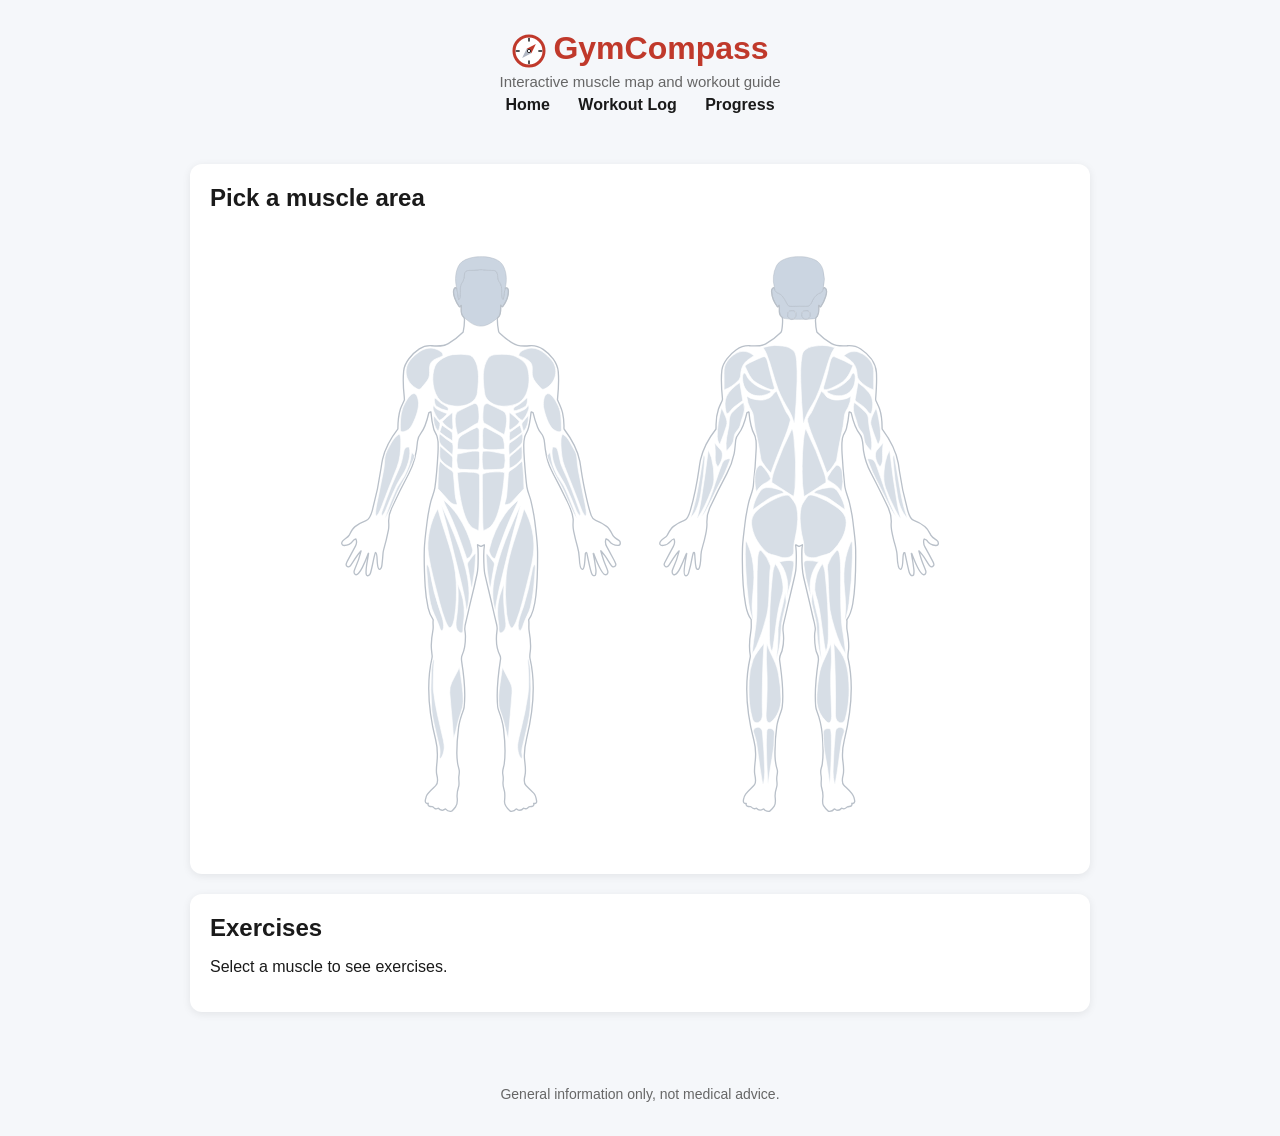
==== commit a8b237bd: "dd navigation menu and refine header spacing" ====
--- a/index.html
+++ b/index.html
@@ -25,6 +25,11 @@
                 </svg>GymCompass
               </h1>
             <p>Interactive muscle map and workout guide</p>
+            <nav>
+              <a href="index.html">Home</a>
+              <a href="workout-log.html">Workout Log</a>
+              <a href="progress.html">Progress</a>
+            </nav>
           </header>
           
           <main>
--- a/style.css
+++ b/style.css
@@ -40,8 +40,24 @@
     margin-top: 0;
     margin-bottom: 2px;
   } header p {
-    margin-top: 0;
+    margin: 4px 0;
+  color: #666666;
+  font-size: 15px;
   }.logo {
     vertical-align: middle;
     margin-right: 6px;
   }
+  nav {
+    margin-top: 6px;
+  }
+  
+  nav a {
+    color: #1a1a1a;
+    text-decoration: none;
+    font-weight: bold;
+    margin: 0 12px;
+  }
+  
+  nav a:hover {
+    color: #c0392b;
+  }
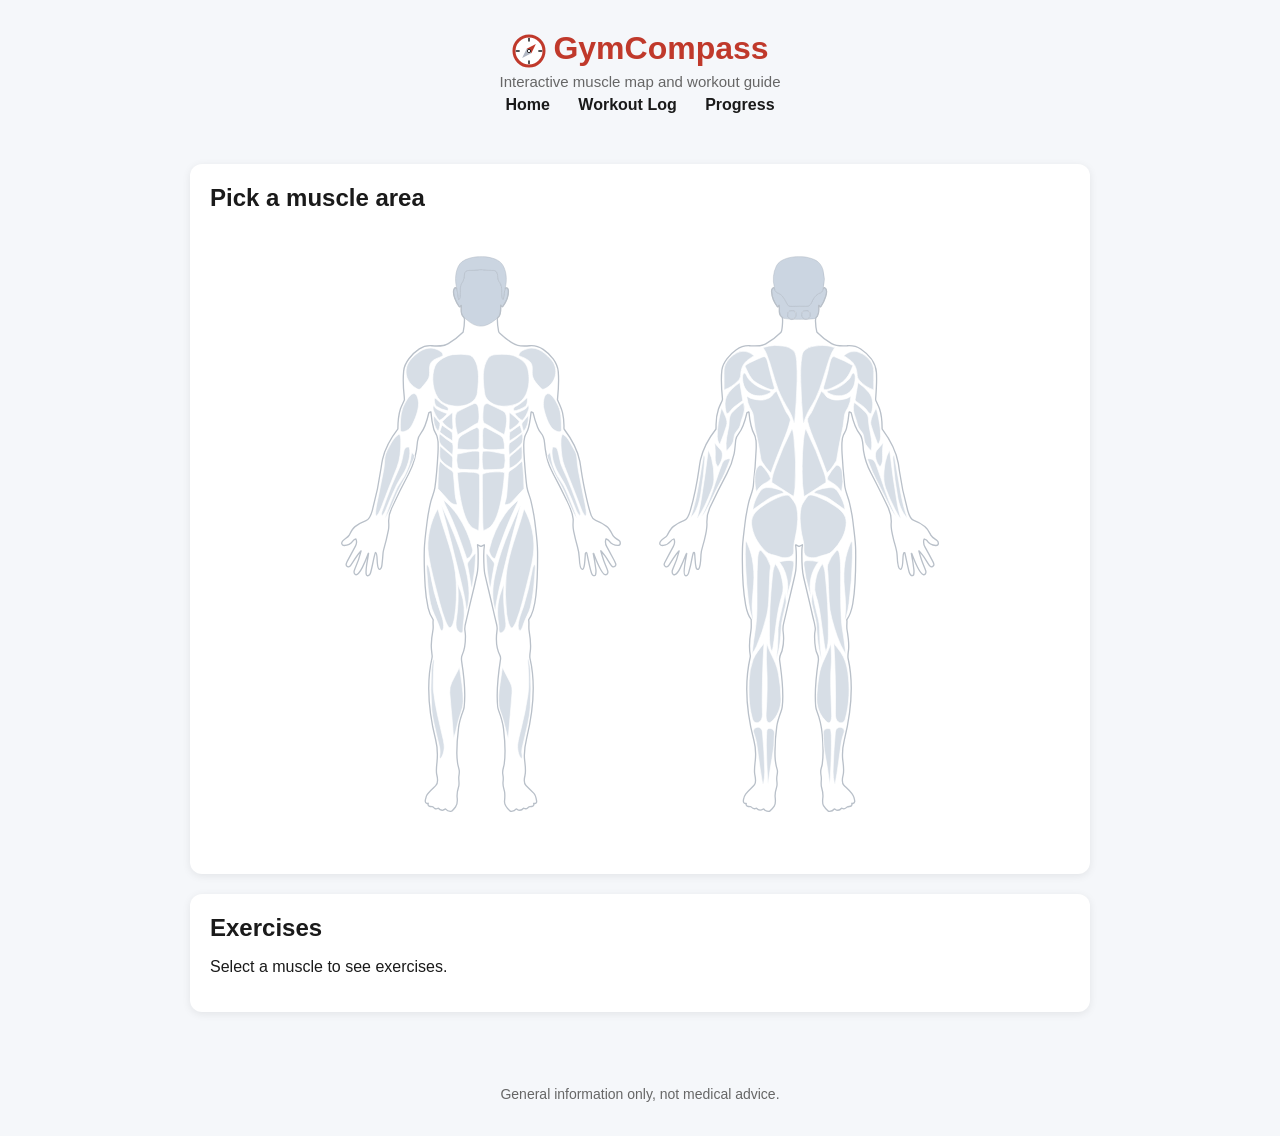
==== commit b12da2be: "Add exercise variety per muscle group, fix biceps/triceps highlighting" ====
--- a/index.html
+++ b/index.html
@@ -1,171 +1,642 @@
-<!DOCTYPE html>
+<!doctype html>
 <html lang="tr">
-    <head>
-        <meta charset ="UTF-8">
-        <meta name ="viewport" content="width=device-width, initial-scale=1.0">
-        <title>GymCompass</title>
-        <link rel="stylesheet" href="style.css">
-    </head>
-    <body>
-        <header>
-            <h1>
-                <svg class="logo" viewBox="0 0 24 24" width="36" height="36">
-                  <circle cx="12" cy="12" r="10" fill="white" stroke="#c0392b" stroke-width="2" />
-                  <g stroke="#1a1a1a" stroke-width="1" stroke-linecap="round">
-                    <line x1="12" y1="3.6" x2="12" y2="5.4" />
-                    <line x1="12" y1="18.6" x2="12" y2="20.4" />
-                    <line x1="3.6" y1="12" x2="5.4" y2="12" />
-                    <line x1="18.6" y1="12" x2="20.4" y2="12" />
-                  </g>
-                  <g transform="rotate(45 12 12)">
-                    <polygon points="12,5.5 14.2,12 9.8,12" fill="#c0392b" />
-                    <polygon points="12,18.5 14.2,12 9.8,12" fill="#b0b7c3" />
-                  </g>
-                  <circle cx="12" cy="12" r="1.1" fill="white" stroke="#1a1a1a" stroke-width="0.6" />
-                </svg>GymCompass
-              </h1>
-            <p>Interactive muscle map and workout guide</p>
-            <nav>
-              <a href="index.html">Home</a>
-              <a href="workout-log.html">Workout Log</a>
-              <a href="progress.html">Progress</a>
-            </nav>
-          </header>
-          
-          <main>
-            <section id="map">
-              <h2>Pick a muscle area</h2>
-              <svg xmlns="http://www.w3.org/2000/svg" viewBox="0 0 1448 1448" width="640" height="640" style="display:block;margin:0 auto;max-width:100%;height:auto;">
-                <style>
-                  .body-outline { fill: none; stroke: #b9c0c9; stroke-width: 3; }
-                  .body-deco { fill: #cbd5e1; stroke: #aab3c0; stroke-width: 1; }
-                  .muscle-part { fill: #d7dee6; stroke: #ffffff; stroke-width: 1.5; cursor: pointer; transition: fill 0.2s; }
-                  .muscle-part:hover { fill: #f0b3ab; }
-                  .muscle-part.selected { fill: #c0392b; }
-                </style>
-                <path class="body-deco" d="M 418.91 167.68 c 3.92 -1.77 6.58 0.47 7.06 4.32 c 1.48 11.93 -4.92 26.67 -11.75 36.45 c -2.21 3.17 -3.86 0.17 -4.74 -1.76 a 0.38 0.38 0 0 0 -0.73 0.16 c 0.02 8.31 1.01 17.01 -3.36 24.53 c -0.167 0.293 -4.39 4.62 -10.799 9.508 c -23.591 18.112 -41.591 16.112 -61.446 -0.797 c -4.736 -3.649 -5.925 -5.041 -8.805 -7.621 c -5.66 -5.07 -5.28 -17.38 -4.47 -24.92 c 0.05 -0.51 -0.468 -0.892 -0.933 -0.687 a 0.653 0.653 0 0 0 -0.357 0.397 c -0.57 1.69 -2.24 4.05 -4.07 1.48 c -6.2 -8.71 -16.02 -28.53 -11.19 -38.98 c 1.68 -3.627 3.733 -3.91 6.16 -0.85 a 182.853 182.853 0 0 1 3.78 23.29 a 1.02 1.02 0 0 0 1.56 0.77 c 2.79 -1.75 2.61 -18.93 2.63 -24.22 c 0.02 -4.53 1.12 -8.94 3.8 -13.1 c 4.36 -6.76 4.86 -11.51 5.57 -19.82 c 0.47 -5.53 4.34 -8.12 9.77 -8.21 c 6.39 -0.12 12.69 -0.07 19 -0.93 c 4.02 -0.55 7.4 -1.43 11.53 -0.75 c 6.7 1.1 13.44 1.64 20.22 1.62 c 4.607 -0.013 7.523 0.227 8.75 0.72 c 5.96 2.37 5.56 9.73 6.11 15.22 c 0.44 4.34 2.097 8.447 4.97 12.32 c 6.57 8.88 2.19 25.6 5.64 36.36 a 1.14 1.14 0 0 0 2.22 -0.23 c 0.887 -8.36 2.18 -16.45 3.88 -24.27 z z z z" />
-                <path class="body-deco" d="M418.91 167.68q-2.55 11.73-3.88 24.27a1.14 1.14 0 01-2.22.23c-3.45-10.76.93-27.48-5.64-36.36q-4.31-5.81-4.97-12.32c-.55-5.49-.15-12.85-6.11-15.22q-1.84-.74-8.75-.72-10.17.03-20.22-1.62c-4.13-.68-7.51.2-11.53.75-6.31.86-12.61.81-19 .93-5.43.09-9.3 2.68-9.77 8.21-.71 8.31-1.21 13.06-5.57 19.82-2.68 4.16-3.78 8.57-3.8 13.1-.02 5.29.16 22.47-2.63 24.22a1.02 1.02 0 01-1.56-.77q-1.14-11.78-3.78-23.29-1.48-6.99-1.9-9.7c-2.49-15.94.13-40.13 13.53-51.15 9.39-7.72 28.53-11.63 40.37-11.51 4.2.05 8.74-.3 12.68.22 13.82 1.82 31.67 5.83 39.42 18.92 9.01 15.21 9.88 35.14 5.33 51.99z" />
-                <path class="body-deco" d="M1028.14 166.45c1.03 5.06 1.36 9.61 6.41 11.53 13.06 4.95 16.74 15.51 23.52 27.48 1.387 2.447 3.863 3.623 7.43 3.53a910.025 910.025 0 0136.94-.25c6.23.09 9.27-7.55 11.48-12.3 4.31-9.27 10.37-15.83 20.28-18.94.333-.1.603-.287.81-.56 1.92-2.58 3.043-5.43 3.37-8.55l2.31-1.51a.977.977 0 01.99-.08c11.92 5.42-3.35 35.31-8.21 42.45-.761 1.11-2.423 1.028-3.06-.15l-1.26-2.32c-.133-.253-.32-.297-.56-.13-.34.24-.48.61-.42 1.11.86 7.64.75 16.87-2.96 23.31-.173.3.839.041-3.7 4.71-3.34 3.436-74.18 3.78-75.48-1.38a1.465 1.465 0 00-.55-.82c-4.15-2.97-6.07-7.95-6.16-12.39-.03-1.68.18-14.28-.53-14.63-.207-.1-.33-.037-.37.19-.3 1.553-1.183 2.597-2.65 3.13a.951.951 0 01-1.07-.32c-7.29-9.56-12.32-22.18-12.97-33.54-.34-6.04 1.797-9.23 6.41-9.57zm29.95 61.71c.173 14.187 18.967 14.703 19.1-1.37.03-4.05-.38-6.54-4.68-7.3-4.2-.75-11.87-1.47-13.85 2.91-.413.92-.603 2.84-.57 5.76zm31.71-3.35c.36 19.647 18.59 14.82 18.87 5.94.13-3.9 1.32-9.43-2.88-10.79-4.25-1.38-16.12-2.54-15.99 4.85z" />
-                <path class="body-deco" d="M1138.38 168.39q-.49 4.68-3.37 8.55-.31.41-.81.56c-9.91 3.11-15.97 9.67-20.28 18.94-2.21 4.75-5.25 12.39-11.48 12.3q-18.46-.25-36.94.25-5.35.14-7.43-3.53c-6.78-11.97-10.46-22.53-23.52-27.48-5.05-1.92-5.38-6.47-6.41-11.53q-6.64-26.16 4.43-48.88c8.13-16.7 34.61-21.41 51.58-21.04 4.89.11 9.69-.11 14.42.85 18.79 3.8 33.17 8.5 39.34 28.66q6.38 20.88.47 42.35z" />
-                <circle class="body-deco" cx="1067.4" cy="228" r="9.2" />
-                <circle class="body-deco" cx="1099.3" cy="228" r="9.2" />
-                <path class="body-outline" d="M 309.48 168.91 Q 305.84 164.32 303.32 169.76 C 298.49 180.21 308.31 200.03 314.51 208.74 C 316.34 211.31 318.01 208.95 318.58 207.26 A 0.67 0.66 57.6 0 1 319.87 207.55 C 319.06 215.09 318.68 227.40 324.34 232.47 C 327.22 235.05 326.97 235.88 326.92 239.51 Q 326.68 255.16 323.97 266.82 Q 323.85 267.35 323.48 267.73 Q 308.61 282.73 290.26 293.23 C 278.34 300.05 267.53 299.26 253.00 298.03 Q 237.49 296.72 224.74 305.21 C 208.71 315.86 190.95 335.73 189.24 355.50 Q 186.95 381.81 190.53 412.66 C 190.79 414.92 190.69 417.49 191.02 419.92 Q 191.09 420.43 190.88 420.90 C 187.89 427.65 183.99 434.89 181.93 441.29 C 177.25 455.76 176.31 470.23 176.20 486.02 Q 176.20 486.51 175.90 486.90 C 159.84 507.69 147.56 529.29 141.49 554.95 Q 140.10 560.80 138.16 574.66 Q 131.28 623.74 118.11 671.52 C 115.99 679.21 112.98 690.29 104.08 693.63 Q 90.70 698.65 79.29 707.27 C 73.17 711.89 69.48 719.95 66.12 726.62 C 62.44 733.91 47.57 737.30 49.20 746.00 C 49.75 748.96 51.89 750.13 54.75 750.02 Q 67.27 749.50 74.18 740.00 C 76.03 737.45 77.93 736.62 80.54 735.24 Q 81.02 734.98 81.24 735.48 Q 84.59 743.00 80.47 750.73 Q 71.41 767.75 62.21 784.70 Q 60.53 787.81 59.49 791.20 C 57.52 797.69 65.78 800.84 69.45 795.20 C 76.80 783.92 82.72 773.30 92.55 762.52 Q 93.00 762.04 92.84 762.67 Q 87.89 783.24 79.07 802.44 C 77.36 806.17 75.64 812.30 79.19 815.18 C 89.50 823.53 107.08 773.44 109.24 767.88 A 0.37 0.36 -30.3 0 1 109.94 768.06 C 108.51 777.44 106.43 787.14 105.28 796.13 C 104.34 803.43 103.67 808.49 104.41 814.32 C 105.40 822.00 112.74 817.15 114.09 812.77 C 118.56 798.32 120.41 781.74 125.18 766.21 A 0.55 0.55 0.0 0 1 125.93 765.87 C 131.64 768.40 126.65 796.54 133.38 803.49 A 1.35 1.35 0.0 0 0 134.16 803.90 C 138.40 804.59 139.71 797.34 140.15 793.73 Q 141.74 780.80 142.58 767.76 Q 142.86 763.46 144.07 759.34 Q 150.39 737.64 154.77 715.46 Q 156.15 708.50 155.48 697.76 Q 154.48 681.63 161.99 665.46 Q 180.58 625.46 201.25 586.52 C 213.64 563.18 218.66 541.14 220.65 514.18 C 221.24 506.18 223.22 502.59 228.42 495.84 C 237.76 483.72 242.73 464.92 246.12 450.19 Q 246.24 449.64 246.75 449.42 L 250.30 447.82 A 0.49 0.49 0.0 0 1 250.99 448.23 Q 252.78 470.14 257.44 487.01 C 259.04 492.80 264.20 498.21 265.32 505.20 C 265.91 508.82 266.99 512.44 267.11 516.00 Q 267.57 529.33 266.95 540.50 C 265.58 565.32 263.85 592.20 259.98 619.13 C 258.39 630.19 253.14 640.55 250.52 651.43 Q 245.19 673.62 242.32 696.24 C 239.63 717.56 236.59 740.02 236.04 757.75 Q 234.98 791.48 237.98 842.55 Q 239.43 867.18 244.64 891.26 Q 247.76 905.70 255.88 917.90 Q 256.15 918.31 256.08 918.79 C 254.89 926.25 257.03 933.47 255.60 940.95 Q 252.28 958.32 251.77 975.98 C 251.55 983.43 252.85 991.28 253.67 998.93 Q 253.99 1001.95 253.29 1005.00 C 239.19 1067.03 246.93 1130.64 261.77 1190.07 C 266.01 1207.06 266.47 1222.37 264.71 1240.03 C 263.85 1248.62 262.10 1260.41 264.24 1268.75 C 266.05 1275.80 267.54 1287.46 261.78 1293.28 C 256.71 1298.39 242.40 1310.55 240.72 1316.98 C 239.19 1322.86 235.04 1332.26 242.29 1333.71 Q 242.69 1333.79 243.08 1333.66 L 244.23 1333.29 Q 245.05 1333.02 244.81 1333.85 C 242.95 1340.16 249.20 1340.52 253.77 1340.86 C 256.46 1341.06 257.37 1343.60 259.30 1344.71 Q 263.13 1346.91 267.14 1344.43 Q 267.59 1344.15 267.92 1344.56 Q 271.17 1348.61 276.21 1349.09 C 278.90 1349.35 281.27 1347.36 283.62 1346.09 Q 284.10 1345.82 284.44 1346.26 Q 288.33 1351.29 294.72 1351.38 C 295.77 1351.39 297.65 1351.62 298.54 1350.79 Q 301.20 1348.30 306.57 1341.58 C 312.04 1334.74 311.14 1328.85 310.29 1320.16 C 309.43 1311.33 311.17 1303.41 313.76 1295.20 C 315.84 1288.56 313.35 1280.06 314.07 1273.15 C 314.57 1268.39 315.80 1263.68 315.01 1259.02 C 314.06 1253.42 311.98 1247.60 311.31 1242.66 Q 309.57 1229.80 309.57 1219.75 Q 309.57 1192.29 313.54 1161.94 C 315.34 1148.21 319.24 1136.08 324.12 1123.46 Q 325.66 1119.48 326.10 1115.72 C 330.14 1081.34 326.20 1048.44 320.65 1013.26 C 319.84 1008.17 319.39 1002.54 321.72 997.72 C 328.03 984.68 329.28 969.38 329.07 954.15 C 329.01 949.50 327.95 944.55 327.58 939.63 C 327.13 933.64 329.28 925.78 330.82 919.80 C 334.72 904.69 337.76 888.96 341.43 874.30 Q 348.95 844.25 355.42 813.95 C 358.50 799.49 357.70 784.78 357.75 768.06 Q 357.78 756.80 356.36 748.81 Q 356.26 748.24 356.77 748.50 L 363.71 751.99 A 1.07 1.07 0.0 0 0 364.67 751.99 L 371.53 748.56 Q 372.07 748.29 371.98 748.89 C 369.47 765.94 370.28 783.04 371.30 800.17 Q 371.86 809.54 372.73 813.51 C 378.37 839.12 384.90 864.49 390.59 890.08 Q 394.83 909.20 399.51 928.22 C 400.58 932.58 401.13 937.66 400.58 941.57 C 398.11 958.92 398.53 982.22 407.11 998.54 C 408.41 1001.01 408.74 1005.35 408.31 1008.09 C 402.82 1043.75 398.07 1079.22 402.19 1115.33 Q 402.65 1119.34 404.21 1123.44 C 410.53 1140.06 413.55 1150.61 415.25 1164.75 C 418.31 1190.26 420.52 1218.43 416.79 1244.33 C 415.56 1252.86 411.78 1258.57 413.63 1267.80 Q 415.33 1276.21 414.16 1284.74 C 413.11 1292.39 415.65 1298.68 417.31 1305.89 C 419.02 1313.32 418.11 1320.99 417.47 1328.50 C 416.71 1337.55 423.74 1344.86 430.17 1350.90 A 1.48 1.46 -18.7 0 0 430.95 1351.28 Q 439.25 1352.41 444.03 1346.06 Q 444.40 1345.57 444.87 1345.96 Q 453.39 1352.89 460.49 1344.48 Q 460.81 1344.11 461.23 1344.37 C 469.09 1349.37 469.89 1340.80 474.98 1340.71 C 479.52 1340.64 485.21 1340.09 483.54 1333.77 Q 483.38 1333.17 483.97 1333.35 C 488.25 1334.67 490.66 1331.94 490.06 1327.75 C 489.09 1321.04 487.50 1314.41 483.44 1310.30 Q 474.77 1301.53 466.05 1292.83 C 461.19 1287.98 462.25 1276.40 463.74 1270.47 C 466.27 1260.35 464.49 1248.06 463.03 1236.25 C 461.04 1220.05 463.22 1204.28 467.41 1187.04 C 481.60 1128.60 488.89 1065.20 475.23 1006.07 C 473.92 1000.37 475.00 995.00 475.76 989.36 C 477.88 973.68 475.72 958.50 473.08 942.76 C 471.70 934.55 473.60 926.56 472.20 918.79 Q 472.11 918.30 472.39 917.89 C 483.07 902.63 486.53 880.99 488.49 863.25 C 492.12 830.38 492.47 797.34 492.26 764.31 C 492.11 741.56 488.80 719.07 486.12 696.53 C 484.30 681.19 480.76 664.32 477.47 649.99 C 474.89 638.73 469.69 628.87 468.04 617.25 C 465.37 598.45 464.19 580.92 462.40 556.31 Q 460.86 535.06 461.01 522.74 Q 461.13 512.05 463.22 504.00 C 464.54 498.90 468.30 493.91 469.91 489.46 C 474.50 476.74 476.10 461.71 477.56 448.28 Q 477.62 447.74 478.13 447.94 L 481.73 449.35 A 0.77 0.77 0.0 0 1 482.19 449.89 Q 486.03 466.84 492.52 482.96 C 494.16 487.04 496.63 491.75 500.12 495.79 C 505.75 502.32 507.17 507.95 508.00 517.24 C 509.72 536.47 512.15 552.06 518.89 569.24 Q 521.60 576.16 527.50 587.28 Q 543.57 617.60 558.56 648.47 C 566.04 663.89 571.90 675.54 572.85 690.59 Q 572.98 692.57 572.55 700.88 Q 572.12 709.31 573.99 718.25 Q 577.87 736.78 582.37 752.38 C 585.15 761.98 586.32 769.32 586.71 778.53 C 586.92 783.46 587.58 803.53 593.41 804.06 C 599.41 804.61 599.71 774.61 600.39 768.08 A 1.12 1.12 0.0 0 1 600.80 767.33 Q 601.30 766.93 601.62 766.30 A 1.39 1.00 59.0 0 1 603.70 767.19 C 607.27 782.50 609.43 797.55 614.25 812.25 C 615.52 816.12 618.33 820.08 622.81 817.38 A 1.18 1.17 -8.4 0 0 623.35 816.66 Q 624.98 810.32 624.13 803.72 Q 621.83 785.89 618.23 768.64 A 0.53 0.53 0.0 0 1 619.24 768.34 C 622.72 777.06 636.06 814.20 645.24 816.03 C 650.64 817.10 652.13 811.12 650.95 807.31 C 648.59 799.74 644.42 791.59 642.09 784.69 Q 638.29 773.46 635.22 761.98 A 0.15 0.14 -73.3 0 1 635.47 761.84 Q 640.35 767.61 644.90 773.66 C 649.45 779.70 653.60 787.18 658.03 793.93 Q 660.09 797.07 661.70 797.82 C 665.53 799.62 670.61 795.77 669.00 791.28 C 666.63 784.66 661.63 776.66 659.33 772.19 Q 654.22 762.29 648.82 752.53 C 645.43 746.40 644.71 741.93 646.89 735.59 Q 647.08 735.05 647.60 735.27 C 650.55 736.50 652.37 737.45 654.44 740.27 Q 661.27 749.61 673.53 749.92 C 681.25 750.12 680.47 740.89 676.20 738.28 C 671.33 735.31 664.61 731.14 661.97 725.94 C 657.98 718.11 654.62 711.26 649.21 707.28 Q 637.40 698.62 623.76 693.40 C 619.45 691.75 615.12 686.26 613.76 682.47 Q 608.42 667.65 602.70 641.81 Q 594.90 606.62 590.85 578.90 Q 588.46 562.58 587.74 559.15 C 582.02 531.75 569.74 509.81 552.98 487.61 C 551.81 486.06 551.91 485.12 551.97 483.26 Q 552.48 466.57 548.70 449.61 C 546.27 438.71 541.82 430.32 537.44 420.82 Q 537.22 420.36 537.28 419.85 C 539.40 398.94 540.83 377.68 539.05 356.70 C 537.31 336.13 521.34 317.28 504.86 306.23 C 494.75 299.45 485.77 296.97 473.93 298.16 Q 464.41 299.12 453.63 298.41 C 438.05 297.39 418.32 280.58 407.40 270.35 C 405.82 268.87 404.57 267.56 404.10 265.32 Q 401.24 251.68 401.26 237.76 Q 401.26 233.73 404.68 232.04 Q 405.14 231.82 405.39 231.38 C 409.76 223.86 408.77 215.16 408.75 206.85 A 0.38 0.38 0.0 0 1 409.48 206.69 C 410.36 208.62 412.01 211.62 414.22 208.45 C 421.05 198.67 427.45 183.93 425.97 172.00 C 425.49 168.15 422.83 165.91 418.91 167.68" />
-                <path class="body-outline" d="M 1028.14 166.45 Q 1021.22 166.96 1021.73 176.02 C 1022.38 187.38 1027.41 200.00 1034.70 209.56 A 0.95 0.95 0.0 0 0 1035.77 209.88 Q 1037.97 209.08 1038.42 206.75 Q 1038.48 206.41 1038.79 206.56 C 1039.50 206.91 1039.29 219.51 1039.32 221.19 C 1039.41 225.63 1041.33 230.61 1045.48 233.58 A 1.48 1.46 -79.2 0 1 1046.03 234.40 C 1047.33 239.56 1046.14 264.59 1042.52 268.26 Q 1027.38 283.59 1008.53 293.99 C 997.30 300.18 985.80 298.88 972.00 298.05 C 960.16 297.34 951.79 300.13 941.86 307.09 C 927.96 316.83 911.37 335.39 909.24 353.00 C 906.85 372.86 908.46 396.71 910.58 417.97 Q 910.78 420.04 909.97 421.91 C 907.17 428.36 903.51 435.29 901.56 441.28 Q 895.91 458.72 896.11 477.26 Q 896.15 480.50 895.88 486.15 Q 895.86 486.66 895.55 487.06 C 879.06 508.02 866.67 530.27 860.84 556.43 Q 859.72 561.44 857.62 576.15 C 853.15 607.45 846.97 639.64 837.96 670.48 C 835.37 679.35 832.82 690.15 824.31 693.38 Q 811.21 698.35 799.91 706.70 C 793.05 711.77 790.22 717.94 785.68 726.75 C 782.37 733.16 764.38 739.29 769.45 747.77 C 771.01 750.37 774.09 750.14 776.79 749.81 Q 787.25 748.51 793.13 740.83 C 795.42 737.84 797.13 736.50 800.36 735.31 A 0.63 0.63 0.0 0 1 801.16 735.68 C 803.48 741.92 802.81 745.80 799.51 751.90 Q 789.51 770.39 779.78 789.01 C 775.87 796.49 784.57 802.15 789.55 794.51 C 796.72 783.50 802.47 773.20 812.06 762.59 Q 812.62 761.98 812.43 762.79 Q 807.49 783.70 798.01 804.03 Q 795.79 808.79 797.53 813.47 C 798.35 815.65 800.88 816.85 802.95 815.95 C 807.95 813.78 812.74 805.60 815.08 800.58 Q 820.51 788.92 825.23 776.95 Q 827.37 771.52 829.06 768.26 A 0.34 0.34 0.0 0 1 829.69 768.47 C 828.65 774.94 819.92 813.84 825.80 817.66 C 829.47 820.04 832.91 815.52 833.80 812.51 Q 838.73 795.91 842.08 776.75 C 842.69 773.31 843.62 770.03 844.54 766.92 A 1.49 1.49 0.0 0 1 847.45 767.13 C 849.06 778.16 848.17 788.91 850.91 799.85 C 851.57 802.48 854.41 806.12 856.99 802.69 C 861.32 796.92 861.47 780.19 861.98 770.25 C 862.50 760.22 866.62 750.03 868.70 741.28 C 871.57 729.16 876.10 714.64 875.42 700.50 C 874.79 687.46 876.48 676.40 882.00 664.53 Q 899.81 626.31 920.51 587.27 C 928.60 572.01 933.68 558.17 937.01 542.00 Q 938.40 535.24 940.57 511.31 C 941.06 506.01 943.33 501.94 947.04 497.29 C 957.02 484.77 962.25 465.95 965.86 450.00 Q 965.97 449.54 966.40 449.37 L 969.87 447.93 Q 970.39 447.72 970.44 448.27 C 972.08 465.19 974.18 483.97 982.58 498.42 Q 985.25 503.01 985.69 509.45 C 985.76 510.51 986.43 511.70 986.49 512.50 C 986.89 517.68 987.09 525.23 986.82 531.50 Q 985.00 573.11 980.47 614.52 C 978.98 628.13 972.65 640.33 969.66 653.60 C 966.01 669.78 963.02 685.46 961.19 702.45 C 959.24 720.52 956.19 739.39 955.83 756.75 C 954.96 797.57 955.28 842.51 962.96 884.21 C 965.15 896.11 968.33 907.72 975.37 917.40 A 1.48 1.46 27.9 0 1 975.65 918.29 C 975.42 926.20 976.32 934.21 975.03 942.01 C 971.89 960.94 969.95 978.86 973.41 997.96 C 973.70 999.53 973.58 1001.87 973.23 1003.42 C 959.26 1065.20 965.77 1130.76 981.86 1191.82 C 985.51 1205.68 986.32 1220.46 984.96 1234.92 C 984.02 1244.98 982.27 1255.20 983.30 1265.30 C 984.08 1272.87 988.23 1284.18 983.14 1291.21 C 978.75 1297.25 969.45 1303.98 963.07 1312.35 C 960.11 1316.25 952.52 1335.31 964.02 1333.54 Q 964.55 1333.46 964.42 1333.98 C 962.73 1340.59 969.52 1340.54 974.36 1340.95 Q 974.88 1341.00 975.24 1341.37 C 978.64 1344.83 981.89 1347.54 986.66 1344.41 Q 987.11 1344.12 987.46 1344.52 C 992.32 1350.09 997.09 1350.27 1003.06 1346.11 Q 1003.50 1345.80 1003.93 1346.12 C 1005.34 1347.18 1006.20 1348.82 1007.59 1349.58 Q 1011.98 1351.98 1017.08 1351.27 A 1.56 1.56 0.0 0 0 1017.93 1350.86 Q 1024.28 1344.70 1027.72 1339.46 C 1032.14 1332.71 1030.13 1325.67 1029.71 1317.92 C 1029.27 1309.96 1031.28 1302.44 1033.52 1294.97 C 1034.58 1291.42 1034.05 1286.50 1033.60 1282.59 Q 1032.89 1276.40 1034.01 1270.28 C 1034.95 1265.11 1035.75 1261.39 1034.60 1257.67 Q 1029.90 1242.46 1029.51 1227.25 Q 1028.64 1193.94 1033.40 1159.73 C 1035.13 1147.30 1038.92 1136.76 1043.43 1124.47 Q 1045.16 1119.75 1045.73 1115.31 C 1050.32 1079.07 1044.60 1044.51 1039.86 1008.73 C 1038.66 999.61 1043.98 993.60 1045.54 987.51 C 1048.41 976.36 1049.80 959.10 1047.93 945.66 C 1046.88 938.09 1047.48 931.84 1049.21 924.99 C 1053.15 909.35 1056.75 892.75 1059.78 880.01 Q 1066.27 852.63 1072.60 825.22 Q 1075.98 810.55 1076.49 805.75 Q 1077.50 796.31 1077.72 775.82 Q 1077.85 764.16 1076.54 752.58 Q 1076.32 750.58 1075.99 749.61 Q 1075.45 748.03 1076.95 748.78 L 1083.35 752.00 A 1.10 1.08 44.4 0 0 1084.32 752.00 L 1091.50 748.31 A 0.24 0.24 0.0 0 1 1091.84 748.59 Q 1090.49 753.63 1090.36 758.75 C 1089.82 779.99 1089.54 802.24 1094.28 822.45 Q 1101.55 853.47 1108.92 884.46 C 1111.25 894.25 1114.60 910.13 1117.95 922.87 C 1119.13 927.36 1119.75 931.95 1120.50 936.49 C 1121.14 940.42 1119.45 945.92 1119.24 949.53 Q 1118.26 966.73 1121.38 983.68 C 1121.98 986.96 1123.21 991.52 1124.54 993.96 C 1128.10 1000.50 1128.52 1004.24 1127.36 1012.10 C 1122.34 1046.29 1118.51 1078.84 1121.48 1113.50 C 1121.72 1116.32 1122.66 1120.49 1123.91 1123.73 C 1131.43 1143.10 1134.58 1156.98 1136.42 1177.99 C 1138.35 1200.12 1139.52 1222.20 1136.35 1244.60 Q 1135.88 1247.88 1134.29 1252.69 C 1132.00 1259.62 1132.37 1264.14 1133.83 1271.98 C 1135.50 1280.93 1132.17 1288.45 1134.90 1297.66 C 1136.88 1304.36 1138.19 1310.69 1137.87 1317.88 C 1137.58 1324.48 1135.49 1332.56 1139.15 1338.36 Q 1142.72 1344.04 1149.63 1350.84 Q 1149.97 1351.18 1150.46 1351.25 Q 1158.71 1352.49 1163.67 1346.15 A 0.64 0.64 0.0 0 1 1164.58 1346.04 Q 1173.02 1352.85 1180.03 1344.60 Q 1180.37 1344.20 1180.83 1344.46 Q 1186.12 1347.40 1190.08 1343.66 Q 1192.28 1341.58 1193.29 1341.22 C 1197.87 1339.60 1204.81 1341.71 1203.29 1333.67 A 0.39 0.39 0.0 0 1 1203.82 1333.23 L 1204.86 1333.62 Q 1205.25 1333.77 1205.65 1333.71 C 1212.46 1332.65 1209.17 1324.33 1208.00 1319.87 C 1205.32 1309.62 1192.63 1299.79 1185.30 1292.30 C 1180.77 1287.68 1182.22 1274.71 1183.62 1269.06 C 1186.76 1256.35 1182.79 1239.97 1182.29 1230.50 C 1181.63 1217.80 1182.70 1204.60 1185.99 1191.35 C 1200.90 1131.35 1208.58 1067.26 1194.98 1006.22 C 1193.56 999.84 1194.88 994.32 1195.73 987.24 C 1197.46 972.87 1195.00 955.62 1192.39 940.62 C 1191.27 934.14 1192.32 927.30 1192.25 920.69 Q 1192.25 920.23 1192.09 919.80 L 1191.79 918.97 Q 1191.59 918.45 1191.92 918.00 C 1199.57 907.39 1203.42 893.36 1205.50 881.25 C 1212.13 842.49 1212.38 800.86 1211.97 761.04 C 1211.76 739.76 1208.12 718.12 1205.90 696.81 Q 1204.13 679.89 1197.85 652.94 C 1194.73 639.58 1188.50 627.37 1187.05 613.69 Q 1183.04 575.93 1181.17 542.06 Q 1180.56 530.97 1180.85 518.01 C 1180.96 512.91 1182.20 504.08 1184.51 499.52 C 1186.81 494.98 1189.81 490.71 1191.01 485.74 Q 1195.45 467.32 1197.09 448.35 A 0.55 0.55 0.0 0 1 1197.86 447.90 L 1201.25 449.41 Q 1201.74 449.63 1201.86 450.16 C 1205.49 466.08 1210.60 484.96 1221.09 497.82 C 1229.48 508.13 1227.82 523.50 1229.73 535.92 C 1232.46 553.65 1237.66 569.19 1246.25 585.54 Q 1262.47 616.39 1284.56 662.22 Q 1292.50 678.70 1292.52 695.41 Q 1292.52 695.47 1292.20 701.94 C 1291.63 713.32 1294.91 723.91 1297.35 734.87 C 1300.01 746.89 1305.13 759.34 1305.74 772.33 C 1305.98 777.24 1306.66 804.29 1313.58 804.01 A 1.29 1.29 0.0 0 0 1314.41 803.66 C 1321.43 797.06 1316.55 769.02 1321.52 766.22 A 1.20 1.19 -21.2 0 1 1323.27 766.99 C 1326.58 781.35 1329.25 795.81 1332.92 809.99 C 1334.01 814.20 1338.07 821.55 1342.84 816.86 Q 1343.20 816.50 1343.28 816.00 Q 1344.28 809.42 1343.76 805.00 Q 1341.60 786.63 1337.95 768.42 A 0.48 0.48 0.0 0 1 1338.86 768.15 C 1342.31 776.96 1355.85 815.37 1366.03 816.16 C 1370.51 816.50 1371.54 810.41 1370.44 807.06 C 1367.79 798.97 1363.64 790.62 1361.28 783.45 Q 1357.86 773.08 1355.02 762.60 A 0.28 0.28 0.0 0 1 1355.50 762.34 Q 1359.72 767.36 1363.75 772.57 C 1368.83 779.14 1373.25 787.32 1378.17 794.66 Q 1379.99 797.36 1381.66 797.98 C 1384.30 798.97 1389.15 796.58 1388.99 793.50 Q 1388.85 790.72 1386.66 786.58 Q 1378.13 770.40 1369.24 754.42 C 1365.36 747.45 1364.08 743.12 1366.68 735.63 Q 1366.81 735.24 1367.20 735.38 Q 1371.90 736.99 1372.91 738.60 Q 1379.67 749.28 1393.03 749.97 C 1401.07 750.38 1400.13 741.50 1395.34 738.12 C 1390.41 734.62 1384.54 731.36 1381.93 726.55 C 1378.04 719.37 1374.79 711.78 1368.18 706.82 Q 1357.23 698.60 1343.50 693.43 C 1335.51 690.42 1332.54 680.64 1330.25 672.50 C 1321.70 642.22 1315.13 611.45 1310.75 580.29 Q 1308.97 567.62 1308.28 563.74 C 1302.89 533.66 1289.99 510.94 1272.05 486.75 Q 1271.76 486.36 1271.76 485.88 C 1271.89 470.59 1270.82 455.36 1265.92 440.80 C 1263.95 434.94 1260.59 428.46 1257.79 422.38 Q 1256.94 420.52 1257.10 418.48 C 1258.73 398.21 1260.25 378.73 1258.88 358.36 C 1257.39 336.36 1241.06 316.98 1223.33 305.40 C 1213.33 298.87 1205.11 297.32 1193.06 298.08 C 1179.40 298.94 1169.27 299.86 1157.52 293.24 Q 1139.58 283.12 1124.50 267.54 Q 1124.15 267.19 1124.04 266.70 Q 1121.33 254.82 1121.08 242.66 C 1120.97 237.52 1120.38 234.21 1124.51 231.78 Q 1124.95 231.52 1125.21 231.07 C 1128.92 224.63 1129.03 215.40 1128.17 207.76 Q 1128.08 207.01 1128.59 206.65 Q 1128.95 206.40 1129.15 206.78 L 1130.41 209.10 A 1.80 1.79 -42.1 0 0 1133.47 209.25 C 1138.33 202.11 1153.60 172.22 1141.68 166.80 Q 1141.16 166.57 1140.69 166.88 L 1138.38 168.39" />
-                <path class="muscle-part" data-muscle="chest" d="M272.91 422.84c-18.95-17.19-22-57-12.64-78.79 5.57-12.99 26.54-24.37 39.97-25.87q20.36-2.26 37.02.75c9.74 1.76 16.13 15.64 18.41 25.04 3.99 16.48 3.23 31.38 1.67 48.06q-1.35 14.35-2.05 16.89c-6.52 23.5-38.08 29.23-58.28 24.53-9.12-2.12-17.24-4.38-24.1-10.61z" />
-                <path class="muscle-part" data-muscle="chest" d="M416.04 435c-15.12.11-34.46-6.78-41.37-21.48q-1.88-3.99-2.84-12.18c-2.89-24.41-5.9-53.65 8.44-74.79 4.26-6.26 10.49-7.93 18.36-8.56q11.66-.92 23.32-.35c10.58.53 18.02 2.74 26.62 7.87 12.81 7.65 19.73 14.52 22.67 29.75 4.94 25.57.24 64.14-28.21 74.97q-12.26 4.67-26.99 4.77z" />
-                <path class="muscle-part" data-muscle="abs" d="M438.7 444.36c-2.09-4.03-.13-6.83 3.63-8.81 10.22-5.36 16.79-11 24.23-18.07a1.71 1.71 0 012.89 1.12c.33 4.74-.81 14.39-5.53 17.22-4.68 2.82-18.74 10.02-24.39 9.14q-.57-.09-.83-.6z" />
-                <path class="muscle-part" data-muscle="abs" d="M457.39 466.73c-3.72-1.02-13.2-10.29-16.5-14.49a.52.52 0 01.24-.81q10.94-3.75 21.31-9c3.96-2.01 6.3-5.98 8.57-9.58q.38-.59.55.09c.82 3.33 1.54 6.17.38 9.58-2.55 7.44-7.62 18.79-13.66 24.01a.96.96 0 01-.89.2z" />
-                <path class="muscle-part" data-muscle="abs" d="M428.43 487.22c-1.01-1.79-.82-4.55-.71-6.72q.78-15.08.48-30.27-.01-.59.55-.4 1.72.59 3.02 1.64 11.58 9.37 18.82 16.95c3.86 4.05-16.2 17.42-19.56 19.48a1.87 1.86 59.6 01-2.6-.68z" />
-                <path class="muscle-part" data-muscle="abs" d="M470.76 456.28a.25.25 0 01.44.13q2.03 19.67-9.8 35.22-.37.48-.6-.08c-1.37-3.29-5.86-16.13-3.51-18.91q6.3-7.47 13.47-16.36z" />
-                <path class="muscle-part" data-muscle="abs" d="M452.27 478.5c1.13.49 4.28 12.47 4.78 14.38q.14.5-.23.88-1.29 1.35-2.65 2.41-10.44 8.12-21.76 14.97-1.49.9-2.91 1.33a.81.81 0 01-1.05-.71q-.73-8.62.67-17.15.08-.47.44-.8c1.74-1.6 21.96-15.73 22.34-15.51a.58.03 31 00.37.2z" />
-                <path class="muscle-part" data-muscle="abs" d="M428.22 519.14q.11-.36.43-.56 15.3-9.66 28.83-21.69a.43.42-22.6 01.71.29c.51 8.26 2.25 18.67-4.46 25.4q-11.8 11.84-25.03 22.09-.43.34-.49-.2c-.75-6.82-1.97-18.92.01-25.33z" />
-                <path class="muscle-part" data-muscle="abs" d="M456.54 524.55a.04.04 0 01.07.02q1.52 13.67.41 27.4-.04.47-.28.88c-4.97 8.3-18.23 19.62-27.88 22.63q-.57.17-.58-.43-.05-10.31-.27-20.53-.1-4.8 2.63-7.09c8.54-7.13 18.56-14.62 25.9-22.88z" />
-                <path class="muscle-part" data-muscle="abs" d="M418.89 657.11q-1.12-1.67-.43-3.63 3.27-9.38 4.04-18.23 1.97-22.81 3.58-45.65c.16-2.32.72-6.41 2.84-7.71q14.97-9.23 27.16-21.93.41-.42.71.08 1.29 2.15 1.53 4.2 3.23 27.74 3.13 56.8a1.3 1.28-24.5 01-.33.86q-12.74 13.93-25.55 27.75c-4.8 5.17-9.09 7.87-15.73 7.96q-.61.01-.95-.5z" />
-                <path class="muscle-part" data-muscle="abs" d="M264.21 435.53c-4.88-3.13-5.75-12.11-5.39-17.36q.03-.53.51-.75 1.8-.84 3.43.85 10.05 10.45 22.57 16.9c3.64 1.89 5.54 3.62 4.79 7.8q-.42 2.35-2.82 1.87-12.45-2.49-23.09-9.31z" />
-                <path class="muscle-part" data-muscle="abs" d="M287.33 452.44c-4.05 4.46-10.38 11.38-16.28 14.3a.84.83 51.1 01-.9-.1c-6.29-5.17-12.54-18.97-14.21-25.09q-.91-3.34.85-8.81.12-.39.35-.05c2.41 3.65 4.59 7.74 8.67 9.76q10.18 5.05 21.27 9.01a.61.61 0 01.25.98z" />
-                <path class="muscle-part" data-muscle="abs" d="M297.3 487.82c-7.36-4.23-16.68-11.37-20.55-17.57q-.32-.5.09-.92 8.72-9.04 19.84-17.87 1.46-1.17 2.81-1.67a.44.44 0 01.59.43c-.28 10.08-.4 20.42.65 30.43q.34 3.26-.68 6.15a1.9 1.9 0 01-2.75 1.02z" />
-                <path class="muscle-part" data-muscle="abs" d="M257.35 456.18l13.68 16.63a1.86 1.82 22.9 01.4.95c.59 5.4-2.02 12.71-3.8 17.56q-.3.84-.84.13-11.85-15.55-9.77-35.17.04-.45.33-.1z" />
-                <path class="muscle-part" data-muscle="abs" d="M271.69 494.07a1.53 1.52-61.8 01-.49-1.64l4.2-13.58a.98.98 0 011.51-.5c3.2 2.32 21.89 14.05 22.26 16.7q1.15 8.32.66 16.79a.9.9 0 01-1.34.73q-14.24-8.05-26.8-18.5z" />
-                <path class="muscle-part" data-muscle="abs" d="M299.35 544.62c-7.52-6.03-16.15-13.43-24.23-21.24-6.93-6.7-6-17.19-4.88-26.06a.44.44 0 01.72-.28q13.31 11.88 28.41 21.38.43.27.6.75c2.33 6.49.95 18.37-.07 25.23q-.09.59-.55.22z" />
-                <path class="muscle-part" data-muscle="abs" d="M299.09 575.53c-7.98-3.65-27.57-15.86-28.06-26.2q-.57-11.91.46-24.3a.36.36 0 01.67-.15q.84 1.36 2.17 2.54 10.59 9.45 21.68 18.31c4.37 3.49 4.34 6.46 4.16 11.74q-.3 8.82-.42 17.64-.01.72-.66.42z" />
-                <path class="muscle-part" data-muscle="abs" d="M308.17 657.58c-7.39-.13-12.41-4.13-17.14-9.39q-11.86-13.22-23.92-26.37-.33-.36-.33-.85.09-23.18 1.81-46.22.53-7.13 2.49-14.41a.71.71 0 011.2-.3q11.54 12.06 25.82 21.1 3.36 2.12 3.62 5.17 2.06 23.67 3.86 47.36c.58 7.62 2.31 13.36 4.43 20.82q.47 1.66-.96 2.79-.39.31-.88.3z" />
-                <path class="muscle-part" data-muscle="abs" d="M311.02 531.71a.23.23 0 01-.19-.21q-.39-10.47 1.9-20.76c1.26-5.69 7.66-9.9 13.1-12.9 9.09-5.01 18.93-11.15 28.56-14.92a1.24 1.21-42.6 01.94.03c3.28 1.52 4.78 3.87 4.82 7.68q.13 13.16-.15 26.31c-.08 3.85.78 8.39-.87 13.1q-.17.46-.59.72-2.65 1.65-4.29 1.82-21.06 2.22-43.23-.87z" />
-                <path class="muscle-part" data-muscle="abs" d="M321 577.76c-5.17-.33-8.71-.44-10-6.26q-3.2-14.44-.59-27.83.11-.53.64-.63c7.58-1.44 13.62-2.45 22.45-4.56q11.5-2.76 23.94-1.88c3.67.26 3.3 3.46 3.4 6.21q.46 12.55-.33 26.94-.25 4.41-1.81 8.08-.21.49-.73.6-1.39.28-3.22.29-16.89.14-33.75-.96z" />
-                <path class="muscle-part" data-muscle="abs" d="M347.73 429.25c7.46-3.61 10.5 6.27 10.99 11.52.48 5.06 3.46 30.61-2.78 32.93q-4.17 1.55-6.89 3.33-17.56 11.54-35.88 21.46a1.6 1.59-21.9 01-2.3-.98c-2.87-10.41-10.59-43.96 1.66-50.95 11.3-6.45 23.96-11.86 35.2-17.31z" />
-                <path class="muscle-part" data-muscle="abs" d="M350.35 712.81c-29.15-9.93-37.98-100.69-39.47-126.61a.99.99 0 01.33-.8c3.58-3.26 27.61-1.47 34.62-.93 4.41.34 15.27 1.31 15.26 7.53-.05 40.77.64 82.05-1.96 122.72a1.29 1.29 0 01-1.86 1.08c-2.3-1.14-4.12-2.04-6.92-2.99z" />
-                <path class="muscle-part" data-muscle="abs" d="M371.94 473.31c-5.46-2.59-2.97-24.26-2.77-29.56.25-6.8 2.41-18.63 12.64-13.8q16.26 7.67 32.34 15.72 6.18 3.1 7.13 10.05c.58 4.26 1.35 8.49 1.07 12.72q-.84 12.55-4.33 26.56-.54 2.16-1.1 3.44-.25.58-.81.31c-15.78-7.29-30.79-19.08-44.17-25.44z" />
-                <path class="muscle-part" data-muscle="abs" d="M382.57 533.27c-4.17-.18-9.56-.3-13.15-2.69q-.17-.11-.24-.31c-1.82-5.55-.86-11.17-.96-15.66-.18-8.4-.78-17.36.06-25.71.29-2.85 1.88-4.42 4.15-5.79q.42-.26.91-.19 1.71.25 3.21 1.03 12.48 6.44 24.75 13.26c4.96 2.75 12.21 7.02 13.72 12.41q2.93 10.56 2.39 21.49a.77.76-1.8 01-.67.71q-16.89 2.18-34.17 1.45z" />
-                <path class="muscle-part" data-muscle="abs" d="M373.75 578.69c-2.47 0-4.31.22-5-2.7-1.8-7.7-3.05-34.29-.19-38.81q.27-.43.77-.47 13.14-1.24 25.77 1.83c8.41 2.04 14.51 3.01 21.85 4.36a1.29 1.28.6 011.05 1.07q2.16 14.12-.73 28.07c-1.08 5.24-5.22 5.26-10.36 5.63q-14.26 1.04-33.16 1.02z" />
-                <path class="muscle-part" data-muscle="abs" d="M416.32 584.73q1.14.41 1.07 1.62c-1.62 26.44-9.96 116.68-40.43 126.74-2.27.75-4.15 2.12-6.35 2.73q-1.18.33-1.3-.89-.86-9.2-1.06-17.75c-.83-35.67-.91-71.2-1.01-106.88q0-.5.31-.89c4.95-6.46 41.69-7.25 48.77-4.68z" />
-                <path class="muscle-part" data-muscle="arms" d="M189.52 492.51c-2.43.62-7.38.57-7.51-3.08-.56-16.01-.42-35.49 5.11-50.26 3.19-8.54 13.89-30.22 23.27-32.72 10.08-2.68 12.68 16.59 12.6 22.8-.22 15.98-7.51 34.79-15.05 48.71-4.29 7.94-9.95 12.38-18.42 14.55z" />
-                <path class="muscle-part" data-muscle="arms" d="M526.69 486.31c-9.9-8.61-17.75-33.21-20.65-47.73-1.41-7.06-1.34-29.61 8.58-32.16 10.33-2.66 23.81 25.34 26.6 32.91q2.6 7.04 3.6 16.13 1.62 14.66 1.66 32.28c.03 11.04-16.45 1.48-19.79-1.43z" />
-                <path class="muscle-part" data-muscle="shoulders" d="M274.06 311.69q3.94 2.77 4.33 8.14.04.48-.38.73c-9.98 5.88-24.35 7.45-28.82 19.75-2.31 6.36-.97 17.35-1.43 23.68q-.55 7.51-5.73 14.07-10.37 13.11-13.81 16.67c-3.41 3.53-6.81 1.76-10.69-.47-15.42-8.87-24.95-25.45-22.52-43.22 2.05-14.92 12.71-25.79 24.06-35.02 16.99-13.82 35.58-17.99 54.99-4.33z" />
-                <path class="muscle-part" data-muscle="shoulders" d="M450.39 320.75q-.95-.52-.7-1.58c1.57-6.61 5.8-9.1 12.14-11.9 24.99-11.03 43.76 3.33 60.17 20.74 20.73 21.99 11.81 56.44-14.82 68.19-4.41 1.94-6.79-1.03-9.81-4.51-5.81-6.7-13.46-14.12-15.99-22.8-3.93-13.43 4.32-27.54-9.64-37.62q-8.22-5.93-17.99-9.08-1.84-.59-3.36-1.44z" />
-                <path class="muscle-part" data-muscle="legs" d="M280.26 647.4c11.65 10.74 22.18 21.04 31.02 34.3 15.82 23.72 27.55 49.72 34.01 77.58 1.34 5.79-6.14 20.34-12.62 20.22q-.52-.01-.72-.49-.67-1.59-1.21-3.13c-14.68-41.71-27.96-79.71-46.87-117.01-1.9-3.74-3.05-7.33-4.06-11.2a.27.27 0 01.45-.27z" />
-                <path class="muscle-part" data-muscle="legs" d="M331.64 898.32q-.17.57-.23-.02c-2.23-25.01-8.47-50.09-14.25-74.53q-19.4-82.1-42.46-163.69-.58-2.08.33-.13c19.88 42.53 38.94 86.51 51.64 132.07 9.49 34.06 15.59 71.67 4.97 106.3z" />
-                <path class="muscle-part" data-muscle="legs" d="M334.46 789.17c1.56-2.63 14.39-20.38 16.2-20.37a1.71 1.7-89.2 011.7 1.76q-1.12 34.88-7.4 68.95c-.38 2.06-1.41 4.27-2.16 6.23q-.24.62-.34-.04-3.68-25.45-8.44-50.7c-.34-1.79-.63-4 .44-5.83z" />
-                <path class="muscle-part" data-muscle="legs" d="M395.47 779.4c-5.7 1.33-11.34-11.87-12.46-15.86q-.61-2.18-.02-4.65 10.17-42.64 35.06-78.81c9.47-13.77 18.83-22.36 29.85-32.56q.55-.5.4.22-1.12 5.7-3.73 10.83c-19.44 38.38-33.3 79.2-47.77 119.65a1.84 1.83-86.4 01-1.33 1.18z" />
-                <path class="muscle-part" data-muscle="legs" d="M453.65 658.99q.67-1.43.23.09-26.73 93.75-48.63 189.74c-1.98 8.7-3.66 17.9-5.44 26.84q-2.19 11.05-2.78 22.43a.15.15 0 01-.3.04c-8.18-24.48-6.74-51.98-1.87-76.86 11.07-56.49 34.44-110.42 58.79-162.28z" />
-                <path class="muscle-part" data-muscle="legs" d="M377.91 768.67c1.49.84 1.76 1.49 2.66 2.66q6.16 8.04 12.23 16.13c1.88 2.52 1.97 4.18 1.38 7.45q-4.57 25.23-8.43 50.57-.11.71-.4.05-1.89-4.29-2.54-8.09-5.57-32.28-6.98-65.01-.09-2 .81-3.44a.95.94 30.8 011.27-.32z" />
-                <path class="muscle-part" data-muscle="legs" d="M292.42 935.6q-.95-.52-1.57-1.4-4.1-5.79-7-13.53-7.8-20.79-13.3-42.33c-9.06-35.53-19.33-71.36-25.03-107.59-5.33-33.86 4-74.19 20.7-103.37q.35-.62.53.07c14.44 55.57 39.03 107.94 41.45 165.34 1.11 26.34.66 52.96-3.6 79.03-.63 3.83-4.73 27.81-12.18 23.78z" />
-                <path class="muscle-part" data-muscle="legs" d="M275.11 942.93q-2.42-2.18-3.57-5.24c-3.98-10.61-7.68-21.02-12.81-31.32-7.85-15.76-10.77-34.56-13.2-51.46-2.11-14.63-2.31-31.47-3.93-47.18-.22-2.16-1.04-12.78.46-13.79q1.36-.92 2.08.55c1.5 3.08 3.12 6.12 3.66 9.58q8.21 52.38 26.36 102.15c2.87 7.87 9.98 30.5 1.85 36.74a.71.7-42.5 01-.9-.03z" />
-                <path class="muscle-part" data-muscle="legs" d="M322.69 945.72c-3.73 6.14-10.77-2.43-12.6-5.6-3.16-5.47-2.62-14.93-1.78-20.81 4.03-28.09 5.6-52.81 3.48-80.78q-.06-.79.28-.08 15.77 32.83 14.26 68.9c-.4 9.54-2.94 22.48-2.91 34.13q.01 3.02-.73 4.24z" />
-                <path class="muscle-part" data-muscle="legs" d="M437.82 933.52c-8.9 14.18-15.15-26.74-15.46-29.25q-5.26-43.04-1.19-86.08c4.9-51.8 26.91-99.32 40.38-150.92q.18-.66.5-.06c17.25 31.67 25.39 68.28 20.54 104.36q-2.29 17.02-8.71 42.76-7.56 30.25-15.2 60.47-6.13 24.25-15.06 47.61-1.83 4.79-5.8 11.11z" />
-                <path class="muscle-part" data-muscle="legs" d="M451.79 942.6c-9.95-10.01 4.97-42.91 8.94-55.41q12.55-39.53 19.27-80.47c.49-2.97 2.64-12.34 5.41-13.28a.83.83 0 011.09.64q.74 4 .45 7.92c-1.99 26.52-3.37 58.99-11.01 87.73q-2.53 9.5-7.46 18.8c-4.38 8.24-6.97 16.72-10.08 25.27q-1.66 4.54-4.55 8.63a1.35 1.35 0 01-2.06.17z" />
-                <path class="muscle-part" data-muscle="legs" d="M406.69 946.81c-3.24-2.77-1.48-10.64-2.01-14.71q-2.23-17.18-2.57-22.16c-1.75-25.07 3.61-49.11 13.98-71.92q.23-.51.2.05c-1.2 19.15-1.28 38.18.83 57.38q1.68 15.4 3.39 30.8c.43 3.92-.31 9.71-2.09 13.33-1.62 3.28-7.58 10.77-11.73 7.23z" />
-                <path class="muscle-part" data-muscle="legs" d="M252.09 1032.57c.24-3.71 2.14-22.17 4.63-24.18a1.03 1.02-17.9 011.67.85c-.45 7.89-1.27 16-1.49 23.45q-.57 18.93-.66 37.88-.02 3.63.34 6.85c2.08 18.76 5.56 37.32 9.3 55.8 3.82 18.84 9.13 37.64 13.11 56.63q2.44 11.68 2.08 17.95c-.32 5.7-3.08 20.49-8.51 23.92a.62.62 0 01-.84-.16q-1.2-1.65-.95-3.55c.92-7.26 1.45-14.15-.3-21.52q-8.25-34.74-13.62-59.06c-1.86-8.44-3.17-17.18-3.93-26.3q-3.69-44.24-.83-88.56z" />
-                <path class="muscle-part" data-muscle="legs" d="M315.01 1025.17a.16.16 0 01.32.02c4.06 25.75 8.98 52.72 8.71 77.81q-.13 12.06-5.74 26.31c-7.2 18.3-8.93 38.57-15.95 56.93q-.18.48-.21-.03c-1.87-34.47-5.67-65.91-8.56-103.28q-.97-12.49 4.44-23.14 7.47-14.69 15.14-29.29c.81-1.55 1.35-3.62 1.85-5.33z" />
-                <path class="muscle-part" data-muscle="legs" d="M455.5 1231.67c-7.13-5.81-9.23-24.34-8.2-31.86 1.41-10.32 4.63-23.14 7.98-36.33q9.54-37.46 15.15-75.74c2.86-19.5 1.53-40.15.75-59.8-.22-5.67-.98-12.51-1.23-18.75a.97.97 0 011.87-.4c.35.86.92 1.76 1.12 2.68q2.96 14.31 3.31 20.53 2.37 43.28-.49 84.75-1.21 17.42-5.43 35.77-6.33 27.51-12.84 54.98-2.01 8.49-.11 18.36c.36 1.9.11 3.95-.68 5.55a.79.79 0 01-1.2.26z" />
-                <path class="muscle-part" data-muscle="legs" d="M412.77 1025.44a.14.14 0 01.27-.04c4.88 11.62 10.93 22.01 17.28 34.78 4.07 8.19 4.71 14.41 4.1 24.25-2.13 34.3-6.27 68.85-8.45 101.59q-.05.69-.31.05-1.48-3.67-2.28-6.75c-4.34-16.75-8.78-38.38-16.39-57.57q-1.4-3.55-2.2-10.11c-1.78-14.73-.2-31.24 2.04-45.88q3.06-20.02 5.94-40.32z" />
-                <path class="muscle-part" data-muscle="arms" d="M127.23 683.05c-4.07-2.12 1.27-27.07 2.25-31.57 4.98-23.03 9.17-46.17 13.91-69.25q1.53-7.47 2.13-15.13c.93-12.09.81-22.15 6.23-31.59 7.1-12.33 13.54-29.16 26.1-36.73a1.98 1.97 62.7 012.84.91c1.92 4.48 1.93 8.28 2.06 14.15.44 19.77-1.3 41.04-8.72 59.67-11 27.62-22.22 55.21-32.62 82.91-4.04 10.76-7.56 20.66-12.82 26.39q-.59.65-1.36.24z" />
-                <path class="muscle-part" data-muscle="arms" d="M201.5 527.4a.84.84 0 01.67.65c3.98 17.15-2.93 39.36-10.95 54.41-4.6 8.63-13.06 20.43-18.21 31.33q-13.21 27.92-24.58 56.64-2.51 6.35-6.61 11.02a1.43 1.43 0 01-2.5-.81q-.36-3.78.84-7.17 10.31-29.18 21.57-57.99c6.32-16.18 14.55-31.65 20.66-47.87 3.69-9.82 5.36-22.36 7.32-30.62 1.49-6.27 4.19-11.06 11.79-9.59z" />
-                <path class="muscle-part" data-muscle="arms" d="M207.33 540.4a.6.59-63.1 011.03-.34l5.38 6.02q.4.45.33 1.06-.52 4.1-1.29 5.84-6.91 15.65-13.69 31.35c-5.41 12.53-16.33 28.4-23.51 44.89-8.3 19.08-16.03 39.32-26.75 57.16a.36.36 0 01-.62 0l-.19-.32q-.17-.28-.06-.59 10.08-29.91 23.05-58.65 2.9-6.42 5.47-11.21c4.62-8.59 10.86-16.17 14.62-23.02q13.23-24.13 16.23-52.19z" />
-                <path class="muscle-part" data-muscle="arms" d="M600.08 683.04c-5-4.14-8.97-15.46-11.29-21.56-5.82-15.25-11.38-30.55-17.58-45.7q-9.15-22.39-18.02-44.89c-5.58-14.19-7.32-31.42-7.99-46.57-.29-6.44-.68-19.43 2.67-25.02a1.71 1.71 0 012.25-.63c6.72 3.52 11.29 9.96 14.87 16.5q6.25 11.38 12.68 22.66c1.97 3.45 2.93 7.66 3.41 12.06 1.16 10.6 1.55 21.29 3.66 31.65 3.93 19.29 7.38 38.63 11.47 57.92 1.5 7.07 9.3 39.08 5.12 43.5a.91.91 0 01-1.25.08z" />
-                <path class="muscle-part" data-muscle="arms" d="M586.58 681.46q-4.35-4.47-6.75-10.61-11.35-28.91-24.59-57.01c-5.72-12.13-14.32-22.86-19.97-35.1-7.1-15.36-12.9-33.32-9.27-50.31a1.44 1.43-87.1 011.23-1.12c7.47-.88 9.29 2.88 11.02 9.2 3.39 12.42 4.76 25.91 9.75 36.7 15.55 33.65 27.61 64.94 39.31 98.42 1.13 3.24 2.05 5.47 1.62 9.04a1.38 1.37 26.3 01-2.35.79z" />
-                <path class="muscle-part" data-muscle="arms" d="M579.58 686.43q-3.92-5.77-6.87-12.13-8.05-17.34-19.75-44.5-2.68-6.24-6.46-13.62c-5.14-10.05-13.15-22.36-17.34-31.85q-9.55-21.68-13.66-31.36-1.09-2.58-1.33-5.87-.04-.61.37-1.07l5.24-5.85a.69.69 0 011.2.4q2.74 27.05 15.49 50.75 1.7 3.17 8.26 12.86 7.02 10.39 12.18 21.88 8.71 19.41 20.19 50.1 2.22 5.92 3.13 9.98a.36.36 0 01-.65.28z" />
-                <path class="muscle-part" data-muscle="back" d="M1071.06 308.94c5.6 4.92 6.96 17.83 7.43 24.88q1.5 22.3.93 44.68-1.2 46.76-5.66 94a.57.56 3.7 01-.59.51q-.68-.03-.94-1.01-4.29-15.9-9.79-25.19c-10.24-17.31-18.8-31.84-25.59-49.4-10.19-26.38-15.6-54.28-26.46-80.58q-3.07-7.43-7.61-14.07-.3-.43.2-.6 12.47-4.28 25.48-4.85c5.54-.25 12.15.86 18.32 1.41 9.7.87 16.77 3.6 24.28 10.22z" />
-                <path class="muscle-part" data-muscle="back" d="M1163.98 302.12a.43.43 0 01.22.65q-7.08 10.77-11.41 23.37c-10.53 30.61-17.8 62.94-31.3 91.07-5.11 10.64-15.17 25.22-20.12 36.26q-4.08 9.08-6.59 18.83a.77.77 0 01-1.51-.12q-4.27-45.15-5.52-90.99c-.56-20.28-.74-39.92 2.75-60.43 1.04-6.13 2.77-9.98 7.85-13.85 9.8-7.48 18.02-7.73 30.1-9.11 12.02-1.39 23.92.4 35.53 4.32z" />
-                <path class="muscle-part" data-muscle="shoulders" d="M980.66 319.58c.19.14.55.19.65.32a.8.8 0 01-.16 1.15c-6.78 4.75-15.26 9.77-20.03 15.58-6.41 7.78-8.76 16.96-9.44 27.04-.39 5.92-1.68 9.5-5.59 13.43-10.02 10.08-19.04 16.47-31.14 20.41q-.75.25-.75-.55.19-18.4-.09-36.3-.14-9.4 1.07-14.22c4.04-16.07 22.8-33.85 39.68-35.64 9.99-1.06 17.34 2.46 25.8 8.78z" />
-                <path class="muscle-part" data-muscle="shoulders" d="M1227.3 316.44c14.62 9.44 25.48 21.03 25.46 39.51q-.02 20.56-.01 41.37a.37.37 0 01-.51.35c-5.08-2.06-10.41-3.98-14.9-6.97-7.84-5.24-21.14-14.95-21.77-24.95-.69-10.75-2.81-20.85-9.76-29.25-4.68-5.65-12.96-10.58-19.6-15.26q-1.23-.87.01-1.71c4.6-3.13 9.91-6.78 15.25-7.98q13.58-3.03 25.83 4.89z" />
-                <path class="muscle-part" data-muscle="back" d="M987.06 381.44c-8.48-5.06-14.14-13.28-18.82-22.92q-5.3-10.92-6.46-14.04c-1.49-4.01 35.14-19.22 39.61-20.97q2.75-1.08 4.33-.72c4.33.96 6.61 9.96 7.46 13.7q5.43 23.89 14.65 55.74.78 2.7-.88 4.39c-5.37 5.5-34.69-12.08-39.89-15.18z" />
-                <path class="muscle-part" data-muscle="back" d="M1017.44 583.31q-9.11-9.57-16.97-22.03-2.28-3.62-2.91-7.25c-3.28-18.82-5.77-38.04-10.52-56.55-3.53-13.73-4.74-25.19-6.61-41.43-.85-7.35-5.67-13.34-8.22-18.75q-4.93-10.47-6.44-22.88-.33-2.72 1.89-1.11c7.25 5.27 16.36 6.16 26.91 7.56 8.86 1.19 23.41-3.18 28.94-10.76 3.34-4.58 4.7-6.5 8.86-8.77a.67.66-26.4 01.92.3q10.02 21.8 19.93 43.78c2.56 5.69 12.11 15.88 10.77 21.83-3.65 16.09-9.88 31.96-16.24 47.13-9.72 23.21-18.61 46.72-27.2 70.36q-.24.67-.88.35-1.03-.52-2.23-1.78z" />
-                <path class="muscle-part" data-muscle="back" d="M1017.71 404.73c-23.86 13.25-54.31 7.11-60.45-22.75-1.2-5.81-2.5-15.84.64-20.55 3.63-5.44 7.17 4.18 8.17 6.14 7.71 15.14 31.62 29.16 48.2 31.13q1.84.21 5.26 2.06.4.21.26.64-.86 2.65-2.08 3.33z" />
-                <path class="muscle-part" data-muscle="back" d="M1141.45 397.63a2.17 2.14-3.6 01-1.88-1.64q-.71-2.97.18-5.95 8.74-29.19 11.75-43.29c1.73-8.11 3.07-16.77 6.94-22.08 1.92-2.62 4.28-2.27 7.19-1.15q20.52 7.9 39.09 18.77a1.37 1.36 25.9 01.58 1.67c-6.05 15.46-12.98 30.84-28.43 39.45-9.45 5.26-25.83 15.17-35.42 14.22z" />
-                <path class="muscle-part" data-muscle="back" d="M1149.69 404.8q-2.04-1.15-2.45-3.5-.09-.53.41-.75c4.64-2.04 9.78-2.51 14.63-3.87 11.01-3.1 22.03-10.83 30.34-18.57q6.33-5.89 7.58-8.93c1.02-2.49 3.79-9.5 7-9.46q.52.01.87.39 2.71 3.01 2.81 7.2c.33 13.77-2.24 26.93-13.26 35.95-13.88 11.36-33.12 9.94-47.93 1.54z" />
-                <path class="muscle-part" data-muscle="back" d="M1161.19 419.98c6.1 1.57 11.6.99 17.75.06 8.36-1.27 14.83-2.76 21.34-7.27a.54.53 74.1 01.84.47q-.64 11.88-5.76 22.85c-2.42 5.2-6.64 10.84-8.04 16.67q-1.02 4.24-1.43 8.92-1.64 18.72-6.34 37.47c-4.73 18.91-7.13 38.67-10.8 57.85q-.24 1.24-2.2 4.3c-4.57 7.14-12.22 19.43-19.34 23.88a.44.43-25.6 01-.64-.22c-8.26-22.57-16.6-45.11-25.91-67.23-6.67-15.85-13.27-32.14-17.27-48.42q-1.58-6.41 2.91-12.01 5.21-6.51 8.57-14.14 9.25-21 19.01-41.64a.47.47 0 01.65-.21q6.17 3.37 9.51 9.64c2.45 4.6 12.22 7.75 17.15 9.03z" />
-                <path class="muscle-part" data-muscle="arms" d="M931.03 442.29c-2.01 2.57-6.52 9.71-10.12 9.17q-.52-.08-.8-.52-1.35-2.09-1.84-4.44c-2.25-10.87-3.28-22.88 1.35-33.38 5.45-12.33 18.27-23.68 29.61-31.2a.47.46 68.7 01.71.32l6.42 38.52q.09.54-.26.97c-.47.58-1.12 1.52-1.71 1.94q-9.11 6.58-18.08 13.36-2.9 2.2-5.28 5.26z" />
-                <path class="muscle-part" data-muscle="arms" d="M958.15 427.11a.41.41 0 01.55.27q4.44 16.16-2.23 31.41-3.37 7.73-5.91 19.98c-1.51 7.28-8.93 12.21-11.81 18.82-2.42 5.56-2.41 12.5-3.51 16.66-2.14 8.06-8.51 14.15-13.91 20.13a.93.93 0 01-1.54-.25q-.57-1.3-.75-2.89c-1.93-16.91 2.52-33.52 5.71-49.99 2.16-11.21-1.54-24.15 9.68-34.59q9.54-8.86 19.55-17.23c1.3-1.08 2.7-1.72 4.17-2.32z" />
-                <path class="muscle-part" data-muscle="arms" d="M903.57 519.67a1.84 1.82-5.4 01-1.12-.92q-3.54-6.97-3.68-15.19c-.37-21.2 3.8-42.53 9.5-63.44q.33-1.23.92-.1 4.64 8.78 8.6 18.67c2.88 7.21 4.19 12.98 1.88 20.57q-6.07 19.96-14.02 39.23-.65 1.58-2.08 1.18z" />
-                <path class="muscle-part" data-muscle="arms" d="M1213.94 424.56q-2.02-1.5-3.08-3.02-.31-.46-.22-1 3.32-19.22 6.42-38.46.09-.56.56-.25 14.9 9.82 24.8 22.71c9.8 12.75 9.72 30.37 5.41 45.13a2.62 2.62 0 01-3.76 1.57c-3.26-1.77-6.22-6.71-8.62-9.67-5.24-6.46-14.75-12-21.51-17.01z" />
-                <path class="muscle-part" data-muscle="arms" d="M1246.2 534.5q-.95-.3-1.75-1.22c-4.65-5.4-9.13-9.88-11.46-15.51-2.96-7.13-1.37-15.5-5.64-22.09-4.06-6.26-8.72-9.91-10.89-17.58-1.62-5.68-2.81-11.46-4.97-17.02-4.56-11.69-6.45-20.86-3.33-33.56a.59.58-74 01.75-.42q1.69.56 3.22 1.79 11.23 9.08 21.54 19.18c5.39 5.28 6.92 10.13 7.24 18.16.9 22.52 10.62 44.97 6.59 67.49a1.01 1 13.9 01-1.3.78z" />
-                <path class="muscle-part" data-muscle="arms" d="M1258.43 439.96q2.01 5.38 3.1 10.68c3.58 17.36 7.13 34.77 6.89 52.61q-.11 8.3-3.94 15.61a1.61 1.6 33.4 01-2.44.5c-1.45-1.19-1.9-3.58-2.43-4.94q-9.23-23.41-13.19-38.15c-2.63-9.81 6.82-27.63 11.53-36.35q.28-.5.48.04z" />
-                <path class="muscle-part" data-muscle="back" d="M986.76 627.1c-3.13-13.13-7.31-49.77 7.27-58.07 2.4-1.37 4.8-.82 6.7 1.29 6.15 6.8 16.22 18.56 18.77 28.15a1.35 1.3 52.6 01-.11.98c-2.51 4.53-9.96 8.09-15.83 11.36q-5.47 3.06-11.33 10.52c-1.23 1.56-2.6 4.3-4.5 6.06a.59.58-28.2 01-.97-.29z" />
-                <path class="muscle-part" data-muscle="back" d="M1023.15 607.96a2.06 2.04-74.3 01-.94-1.69c-.17-10.98 5.04-24.58 8.79-34.9q15.61-42.83 36-83.59a1.11 1.1-62.5 011.51-.48c1.25.66 3.21 12.98 3.46 15.08q6.94 59.25 2.82 116.88-.62 8.66-3.1 19.37-.13.53-.59.24l-47.95-30.91z" />
-                <path class="muscle-part" data-muscle="back" d="M1090.76 581.75q.62-5.16 0-10.27.22-29.79 3.05-59.5 1.1-11.58 3.91-22.88.31-1.27.44-1.43 1.08-1.43 1.88.17 23.38 46.97 40.14 96.18c1.8 5.28 5.84 16.69 4.38 22.96a1.64 1.64 0 01-.71 1.01l-47.63 30.72q-1.12.72-1.34-.6-4.54-28-4.12-56.36z" />
-                <path class="muscle-part" data-muscle="back" d="M1151.19 603.31q-5.39-3.38-2.19-9.05 8.03-14.22 17.88-24.62c3.49-3.69 9.04.89 10.97 3.99q2.92 4.66 3.8 10.14 3.5 21.77-1.21 43.02a.96.96 0 01-1.77.28c-6.92-11.85-16.03-16.56-27.48-23.76z" />
-                <path class="muscle-part" data-muscle="arms" d="M878.44 534.38a.15.15 0 01.18-.13c.47.12 6.68 15.77 7.07 17.22q6.66 24.73 5.52 50.29c-.4 8.9-3.45 17.35-6.64 25.55-7.94 20.38-17.41 41.88-29.59 60.09a1.04 1.02-54.2 01-1.49.25c-.34-.26.37-1.45.47-1.83q5.58-20.8 8.97-42.08 8.65-54.15 15.51-109.36z" />
-                <path class="muscle-part" data-muscle="arms" d="M893 518.93a.39.38 24.6 01.69-.25q5.97 7.83 13.11 15.27c8.08 8.4 1.41 28.73-5.88 37.12a1.05 1.05 0 01-1.63-.05c-6.09-7.93-5.41-18.74-4.97-28.44.36-8.12-.76-15.7-1.32-23.65z" />
-                <path class="muscle-part" data-muscle="arms" d="M869.06 547.19c2.16.36 1.67 6.21 1.57 7.8q-2.54 38.84-9.11 77.16c-3.04 17.71-8.47 41.3-22.09 54.09a.38.38 0 01-.62-.41c14.51-40.44 19-84.26 26.8-126.31q.9-4.88 1.48-10.82.18-1.81 1.97-1.51z" />
-                <path class="muscle-part" data-muscle="arms" d="M864.24 682.58q15.09-28.18 25.12-58.55c8.14-24.63 13.67-42.4 20.79-60.35q3.31-8.37 12.08-9.63c1.35-.2 3.68-.75 4.86.21q1.13.93.61 2.3-5.8 15.45-12.04 29.88c-5.79 13.39-14.92 28.68-20.32 40.14-6.12 13-28.07 59.18-31.64 56.64a.21.21 0 01.03-.36q.15-.07.34-.13.12-.04.17-.15z" />
-                <path class="muscle-part" data-muscle="arms" d="M1272.99 519.43c.27-.33.33-.75.75-1.05a.32.32 0 01.5.29c-.7 7.22-1.77 14.33-1.66 21.54.13 8.94 2.13 24-5.35 31.17q-.37.35-.73 0c-7.63-7.55-14.2-28.29-6.52-36.92q6.6-7.41 13.01-15.03z" />
-                <path class="muscle-part" data-muscle="arms" d="M1312.82 688.04c-4.78-6.01-7.2-10.8-11.76-19.56q-12.39-23.79-21.03-47.53c-4.86-13.36-5.22-26.17-3.83-40.19q1.13-11.5 2.69-19.53 2.72-13.98 9.59-26.79a.17.17 0 01.32.06q7.26 63.12 17.22 120.49 2.43 14.04 7.03 30.55c.22.79.74 1.33.36 2.4a.34.34 0 01-.59.1z" />
-                <path class="muscle-part" data-muscle="arms" d="M1296.52 558.51c-.22-2.94-1.44-10.25 2-12.04a.62.61-18.4 01.89.44q6.25 35.69 12.21 71.07c3.88 23 8.77 46.2 16.73 68.19a.29.29 0 01-.47.31c-11.67-10.67-18.09-31.15-20.89-45.98q-7.27-38.55-10.47-81.99z" />
-                <path class="muscle-part" data-muscle="arms" d="M1303.5 683.6c-2.89-.66-10.16-13.21-12.11-17.02-8.8-17.21-16.92-34.81-25.84-51.89-5.36-10.27-10.98-20.49-15.39-30.95q-5.86-13.86-11.07-27.8a1.63 1.62 79.5 011.5-2.2c13.02-.16 15.5 7.18 19.65 18.81q9.04 25.33 17.43 50.89 9.65 29.37 23.82 56.84.87 1.69 2.13 3.12.24.28-.12.2z" />
-                <path class="muscle-part" data-muscle="legs" d="M1045.06 626.19q1.42.61 4.11 4.4.27.39-.19.52c-14.47 4.12-26.13 7.4-38.13 15.77q-15.37 10.71-30.53 21.6a.55.54 74.9 01-.86-.5c1.19-13.13 10.35-35.23 20.46-45.06 9.14-8.88 34.99-1.11 45.14 3.27z" />
-                <path class="muscle-part" data-muscle="legs" d="M1007.94 762.81c-16.94-16.64-29.37-37.66-31.47-61-2.06-22.84 15.63-34.95 32.18-45.71 8.2-5.33 46.51-27.32 54.37-17.65 5.92 7.29 13.38 15.84 15.44 25.21q3.01 13.63 2.44 27.6-.94 22.59-6.27 44.49c-2.43 9.96-2.9 17.16-2.59 26.75.47 14.83-18.52 17.18-29.12 14.07-6.38-1.87-13.79-4.83-21.35-6.25q-7.39-1.38-13.63-7.51z" />
-                <path class="muscle-part" data-muscle="legs" d="M1117.94 631.04q-.13-.03-.27-.06-.12-.02-.06-.13 2.58-4.2 7.05-5.92 12.71-4.87 26.13-5.81c12.93-.91 17.1 3.08 23.28 13.06 5.71 9.22 13.32 24.7 13.44 36.06q.01.76-.61.32-16.65-11.74-33.2-23.51c-10.03-7.14-23.72-10.58-35.76-14.01z" />
-                <path class="muscle-part" data-muscle="legs" d="M1124.12 776.61c-9.28 2.74-26.75 1.29-28.86-10.88-1.05-6.03.27-14.88-1.3-23.27q-.54-2.94-2.15-9.35c-3.2-12.81-4.02-23.33-5.08-35.27-1.07-12.03-.57-22 1.64-33.17q1.1-5.6 4.19-10.41 8.74-13.58 11.87-16.59c4.96-4.77 15.84.18 21.19 2.11q19.7 7.12 40.17 21.43c9.59 6.7 19.29 14.31 22.93 25.17 4.81 14.37-.65 33.88-7.42 46.87q-7.79 14.97-21.39 28.9-6.74 6.9-15.26 8.36c-7.07 1.21-13.68 4.08-20.53 6.1z" />
-                <path class="muscle-part" data-muscle="legs" d="M1070.06 785.19c2.95 1.36 1.8 10.43 1.49 13.04q-3.98 33.27-14.66 64.61a.39.39 0 01-.76-.17c.9-7.05 2.31-14.29 2.16-20.92q-.68-30.14-18.71-54.52-.29-.39.18-.49c7.42-1.52 23.53-4.69 30.3-1.55z" />
-                <path class="muscle-part" data-muscle="legs" d="M1127.24 787.66c-15.99 21.49-22.3 48.51-16.08 74.83a.47.46-63.2 01-.88.29q-1.99-4.69-3.65-10.24-8.29-27.75-11.6-56.54c-.65-5.71-1.1-11.77 6.87-11.9q13-.19 25.68 2.83a.31.24 41.2 01.1.53q-.12.01-.27.07-.1.04-.17.13z" />
-                <path class="muscle-part" data-muscle="legs" d="M963.27 741.53a.71.7 31.7 011.19-.28q1.51 1.62 2.47 3.99c4.6 11.41 8.93 22.66 11.07 34.72 3.38 19.14 4.84 38.23 3.12 57.74q-1.68 19.06-2.99 38.15c-.51 7.55-.88 15.71.07 23.18q1.08 8.54 1.39 17.57a.52.52 0 01-.98.25q-1.03-2.07-1.8-4.62-5.13-16.92-7.25-34.49-5.01-41.45-6.86-83.17-1.09-24.75-.07-49.51.06-1.59.64-3.53z" />
-                <path class="muscle-part" data-muscle="legs" d="M1030.2 791.53q.17-.36.38-.03c5.26 8.11 9.94 16.15 12.47 25.64 3.12 11.72 5.87 24.36 4.31 36.24q-.5 3.8-3.57 14.02c-10.75 35.81-12.83 74.2-18.5 111.1q-.82 5.4-2.55 10.55-.23.68-.59.07c-4.72-8.07-5.18-25.09-5.34-34.81-.7-43.69 1.92-87.82 6.38-131.28 1.41-13.74 1.99-21.15 7.01-31.5z" />
-                <path class="muscle-part" data-muscle="legs" d="M998.81 761.94q14.07 14.17 20.1 33.62c.98 3.15-.78 9.61-.93 12.91q-1.3 27.63-2.3 55.27c-.55 15.31-1.54 30.27-5.12 45.26q-8.62 36.18-22.76 68.73-3.65 8.41-10.15 17.19-.45.61-.41-.14c.11-1.93.82-4.15.99-5.71q2.45-22.72 6.08-45.26c2.83-17.66 4.18-35.95 4.33-52.37.33-36.43-.75-73.34 1.47-109.68.33-5.32 1.07-16.16 4.7-20.25q.33-.36.81-.45 1.95-.37 3.19.88z" />
-                <path class="muscle-part" data-muscle="legs" d="M1052.52 855.62a.04.04 0 01.08.01q1.07 9.9 2.17 19.87.33 3.04-2.37 14.18c-3.83 15.8-8.15 31.11-8.9 47.47-.99 21.61-3.11 45.66-9.92 66.3q-1.49 4.52-.87-.2 3.38-25.36 3.7-51.99c.05-3.74-.4-10.32.2-15.58 2.19-19.2 7.39-38.25 11.75-57.05 1.78-7.64 2.93-15.21 4.16-23.01z" />
-                <path class="muscle-part" data-muscle="legs" d="M1183.25 947.53c2.57 14.85 4.32 31.11 6.22 46.14q.35 2.74-1.11.39c-14.67-23.67-23.34-52.15-30.55-79.32q-5.08-19.14-5.97-39.05-1.36-30.37-2.44-60.74c-.22-6.09-2.56-15.63-.55-21.57q5.87-17.35 18.96-31.07c10.77-11.28 10.17 46.55 10.16 48.97-.13 41.09-.45 74.18 1.91 110.07.57 8.75 1.88 17.53 3.37 26.18z" />
-                <path class="muscle-part" data-muscle="legs" d="M1136.43 791.52q.27-.42.49.03c3.12 6.46 4.84 12.26 5.68 19.83 5.07 45.8 8.05 94.61 7.56 140.76-.13 11.8-.46 26.22-5.13 37.08a.44.44 0 01-.83-.06q-2.51-9.14-3.69-18.41-3.54-27.64-7.36-55.24c-2.49-18-5.47-35.67-11.09-52.26q-4.35-12.82-2.08-26.75c1.76-10.77 3.58-21.61 8.46-31.16q3.58-6.99 7.99-13.82z" />
-                <path class="muscle-part" data-muscle="legs" d="M1115.03 856.73c2.03 18.72 7.11 37.44 11.47 55.77 2.25 9.46 3.94 19.51 3.95 30.11q.02 31.7 4.08 63.16.16 1.26-.29.07-2.7-7.15-4.19-14.6c-4.44-22.21-5.71-40.52-6.87-61.23-.24-4.24-1.19-9.64-2.23-13.92q-3.94-16.25-7.7-32.55c-2.09-9.04.08-18.69 1.6-27.66q.07-.38.32-.09.16.19.01.4-.19.24-.15.54z" />
-                <path class="muscle-part" data-muscle="legs" d="M1202.61 741.08a.44.44 0 01.72.03c.52.82.9 1.86.95 2.91q.73 15.98.37 31.97-1.16 52.95-7.85 105.49-1.88 14.74-5.97 29.04-1 3.52-1.92 4.95-1.57 2.47-1.39-.37c.58-9.44 1.83-19.17 1.71-28.16-.32-24.52-4.94-49.11-3.95-72.75.69-16.54 2.5-33.51 7.54-49.38q2.99-9.4 6.61-18.6.74-1.88 3.18-5.13z" />
-                <path class="muscle-part" data-muscle="legs" d="M982.69 1149.31c-3.07-2.23-3.98-6.24-5.24-11.03-7.19-27.14-7.88-53.18-6.67-82.78q1.03-25.29 9.23-47.45c4.77-12.89 15.33-24.77 23.79-36q.82-1.09.74.27c-1.37 22.86-2.72 45.67-3.11 68.49-.52 30.56-1.51 61.11-.42 91.68.24 6.83-2.77 16.29-10.08 18.37q-4.39 1.25-8.24-1.55z" />
-                <path class="muscle-part" data-muscle="legs" d="M983.99 1163.56c7.15-5.59 16.16-.63 17 8.23q4.31 45.02 5.22 90.26c.16 8.25-.8 15.79-2.19 23.65q-.45 2.52-1.43 3.66-.95 1.11-1.22-.33c-5.03-26.7-8.28-53.49-11.87-80.36q-1.68-12.52-3.24-18.71-2.04-8.12-5.53-18.24c-1.03-3 .8-6.25 3.26-8.16z" />
-                <path class="muscle-part" data-muscle="legs" d="M1013.69 1150.31c-4.8-2.61-4.66-16.17-4.36-20.75 2.34-36.49 3.44-73.94 1.04-110.45-1.03-15.55.02-31.49.62-47.06q.03-.66.25-.03c2.28 6.45 4.52 12.88 7.39 19.11 5.12 11.14 11.5 22.91 14.83 33.92q2.34 7.74 3.97 16.46 5.3 28.43 5.62 56.09c.2 18.32-7.9 40-22.63 51.79q-3.42 2.73-6.73.92z" />
-                <path class="muscle-part" data-muscle="legs" d="M1014.14 1164.37c7-1.83 14.1 2.2 14.11 9.95q.06 29.04-5.62 57.41c-3.87 19.28-6.24 38.23-8.43 57.48a.37.37 0 01-.74-.01q-3.12-43.48-3.58-86.64-.15-14.16.76-28.3c.18-2.83.02-8.98 3.5-9.89z" />
-                <path class="muscle-part" data-muscle="legs" d="M1172.94 1149.31c-6.06-4.56-6.94-11.4-6.8-19.4.96-52.67-.49-105.31-3.54-157.9q-.04-.72.41-.16 7.96 10.07 15.43 20.44c9.11 12.64 13.61 28.98 15.78 44.21 4.96 34.71 3.75 72.94-5.97 106.5-1.97 6.82-9.18 10.93-15.31 6.31z" />
-                <path class="muscle-part" data-muscle="legs" d="M1144.41 1147.33q-17.19-17.37-20.08-40.86-.89-7.22-.13-19.97 1.18-20.06 4.69-41.33c2.33-14.1 5.8-25.22 12.41-38.61q8.19-16.59 14.35-34.15a.14.13-37.7 01.26.03q1.01 15.71 1.26 31.44c.18 11.61-1.34 24.91-1.58 36.43-.72 34.7 1.22 62.05 2.06 93.19.17 6.32-1.1 26.1-13.24 13.83z" />
-                <path class="muscle-part" data-muscle="legs" d="M1173.74 1161.73c6.88-2 14.34 3.23 11.98 10.91-2.24 7.3-4.78 14.44-5.99 21.96-5.07 31.52-8.04 63.18-14.13 94.6a.72.71-61.9 01-1.21.37c-.14-.14-.35-.39-.4-.59q-3.53-13.58-3.19-28.23 1.04-44.67 5.06-87.04c.58-6.1 1.93-10.25 7.88-11.98z" />
-                <path class="muscle-part" data-muscle="legs" d="M1154.32 1165a1.58 1.57-84.6 01.97 1.18c.79 4.42 1.42 8.78 1.57 13.4.96 29.17-.47 62.66-2.04 90.23q-.78 13.79-1.39 19.52a.23.23 0 01-.45 0c-2.79-21.25-5.41-41.99-9.64-63.03-3.44-17.08-4.29-34.91-4.68-52.3-.19-8.37 8.99-11.61 15.66-9z" />
-              </svg>
-              
-            </section>
-          
-            <section id="info">
-              <h2>Exercises</h2>
-              <p>Select a muscle to see exercises.</p>
-            </section>
-          </main>
-          
-          <footer>
-            <p>General information only, not medical advice.</p>
-          </footer> 
-          <script src="script.js"></script>     
-    </body>
-</html>+  <head>
+    <meta charset="UTF-8" />
+    <meta name="viewport" content="width=device-width, initial-scale=1.0" />
+    <title>GymCompass</title>
+    <link rel="stylesheet" href="style.css" />
+  </head>
+  <body>
+    <header>
+      <h1>
+        <svg class="logo" viewBox="0 0 24 24" width="36" height="36">
+          <circle cx="12" cy="12" r="10" fill="white" stroke="#c0392b" stroke-width="2" />
+          <g stroke="#1a1a1a" stroke-width="1" stroke-linecap="round">
+            <line x1="12" y1="3.6" x2="12" y2="5.4" />
+            <line x1="12" y1="18.6" x2="12" y2="20.4" />
+            <line x1="3.6" y1="12" x2="5.4" y2="12" />
+            <line x1="18.6" y1="12" x2="20.4" y2="12" />
+          </g>
+          <g transform="rotate(45 12 12)">
+            <polygon points="12,5.5 14.2,12 9.8,12" fill="#c0392b" />
+            <polygon points="12,18.5 14.2,12 9.8,12" fill="#b0b7c3" />
+          </g>
+          <circle cx="12" cy="12" r="1.1" fill="white" stroke="#1a1a1a" stroke-width="0.6" /></svg
+        >GymCompass
+      </h1>
+      <p>Interactive muscle map and workout guide</p>
+      <nav>
+        <a href="index.html">Home</a>
+        <a href="workout-log.html">Workout Log</a>
+        <a href="progress.html">Progress</a>
+      </nav>
+    </header>
+
+    <main>
+      <section id="map">
+        <h2>Pick a muscle area</h2>
+        <svg
+          xmlns="http://www.w3.org/2000/svg"
+          viewBox="0 0 1448 1448"
+          width="640"
+          height="640"
+          style="display: block; margin: 0 auto; max-width: 100%; height: auto"
+        >
+          <style>
+            .body-outline {
+              fill: none;
+              stroke: #b9c0c9;
+              stroke-width: 3;
+            }
+            .body-deco {
+              fill: #cbd5e1;
+              stroke: #aab3c0;
+              stroke-width: 1;
+            }
+            .muscle-part {
+              fill: #d7dee6;
+              stroke: #ffffff;
+              stroke-width: 1.5;
+              cursor: pointer;
+              transition: fill 0.2s;
+            }
+            .muscle-part:hover {
+              fill: #f0b3ab;
+            }
+            .muscle-part.selected {
+              fill: #c0392b;
+            }
+          </style>
+          <path
+            class="body-deco"
+            d="M 418.91 167.68 c 3.92 -1.77 6.58 0.47 7.06 4.32 c 1.48 11.93 -4.92 26.67 -11.75 36.45 c -2.21 3.17 -3.86 0.17 -4.74 -1.76 a 0.38 0.38 0 0 0 -0.73 0.16 c 0.02 8.31 1.01 17.01 -3.36 24.53 c -0.167 0.293 -4.39 4.62 -10.799 9.508 c -23.591 18.112 -41.591 16.112 -61.446 -0.797 c -4.736 -3.649 -5.925 -5.041 -8.805 -7.621 c -5.66 -5.07 -5.28 -17.38 -4.47 -24.92 c 0.05 -0.51 -0.468 -0.892 -0.933 -0.687 a 0.653 0.653 0 0 0 -0.357 0.397 c -0.57 1.69 -2.24 4.05 -4.07 1.48 c -6.2 -8.71 -16.02 -28.53 -11.19 -38.98 c 1.68 -3.627 3.733 -3.91 6.16 -0.85 a 182.853 182.853 0 0 1 3.78 23.29 a 1.02 1.02 0 0 0 1.56 0.77 c 2.79 -1.75 2.61 -18.93 2.63 -24.22 c 0.02 -4.53 1.12 -8.94 3.8 -13.1 c 4.36 -6.76 4.86 -11.51 5.57 -19.82 c 0.47 -5.53 4.34 -8.12 9.77 -8.21 c 6.39 -0.12 12.69 -0.07 19 -0.93 c 4.02 -0.55 7.4 -1.43 11.53 -0.75 c 6.7 1.1 13.44 1.64 20.22 1.62 c 4.607 -0.013 7.523 0.227 8.75 0.72 c 5.96 2.37 5.56 9.73 6.11 15.22 c 0.44 4.34 2.097 8.447 4.97 12.32 c 6.57 8.88 2.19 25.6 5.64 36.36 a 1.14 1.14 0 0 0 2.22 -0.23 c 0.887 -8.36 2.18 -16.45 3.88 -24.27 z z z z"
+          />
+          <path
+            class="body-deco"
+            d="M418.91 167.68q-2.55 11.73-3.88 24.27a1.14 1.14 0 01-2.22.23c-3.45-10.76.93-27.48-5.64-36.36q-4.31-5.81-4.97-12.32c-.55-5.49-.15-12.85-6.11-15.22q-1.84-.74-8.75-.72-10.17.03-20.22-1.62c-4.13-.68-7.51.2-11.53.75-6.31.86-12.61.81-19 .93-5.43.09-9.3 2.68-9.77 8.21-.71 8.31-1.21 13.06-5.57 19.82-2.68 4.16-3.78 8.57-3.8 13.1-.02 5.29.16 22.47-2.63 24.22a1.02 1.02 0 01-1.56-.77q-1.14-11.78-3.78-23.29-1.48-6.99-1.9-9.7c-2.49-15.94.13-40.13 13.53-51.15 9.39-7.72 28.53-11.63 40.37-11.51 4.2.05 8.74-.3 12.68.22 13.82 1.82 31.67 5.83 39.42 18.92 9.01 15.21 9.88 35.14 5.33 51.99z"
+          />
+          <path
+            class="body-deco"
+            d="M1028.14 166.45c1.03 5.06 1.36 9.61 6.41 11.53 13.06 4.95 16.74 15.51 23.52 27.48 1.387 2.447 3.863 3.623 7.43 3.53a910.025 910.025 0 0136.94-.25c6.23.09 9.27-7.55 11.48-12.3 4.31-9.27 10.37-15.83 20.28-18.94.333-.1.603-.287.81-.56 1.92-2.58 3.043-5.43 3.37-8.55l2.31-1.51a.977.977 0 01.99-.08c11.92 5.42-3.35 35.31-8.21 42.45-.761 1.11-2.423 1.028-3.06-.15l-1.26-2.32c-.133-.253-.32-.297-.56-.13-.34.24-.48.61-.42 1.11.86 7.64.75 16.87-2.96 23.31-.173.3.839.041-3.7 4.71-3.34 3.436-74.18 3.78-75.48-1.38a1.465 1.465 0 00-.55-.82c-4.15-2.97-6.07-7.95-6.16-12.39-.03-1.68.18-14.28-.53-14.63-.207-.1-.33-.037-.37.19-.3 1.553-1.183 2.597-2.65 3.13a.951.951 0 01-1.07-.32c-7.29-9.56-12.32-22.18-12.97-33.54-.34-6.04 1.797-9.23 6.41-9.57zm29.95 61.71c.173 14.187 18.967 14.703 19.1-1.37.03-4.05-.38-6.54-4.68-7.3-4.2-.75-11.87-1.47-13.85 2.91-.413.92-.603 2.84-.57 5.76zm31.71-3.35c.36 19.647 18.59 14.82 18.87 5.94.13-3.9 1.32-9.43-2.88-10.79-4.25-1.38-16.12-2.54-15.99 4.85z"
+          />
+          <path
+            class="body-deco"
+            d="M1138.38 168.39q-.49 4.68-3.37 8.55-.31.41-.81.56c-9.91 3.11-15.97 9.67-20.28 18.94-2.21 4.75-5.25 12.39-11.48 12.3q-18.46-.25-36.94.25-5.35.14-7.43-3.53c-6.78-11.97-10.46-22.53-23.52-27.48-5.05-1.92-5.38-6.47-6.41-11.53q-6.64-26.16 4.43-48.88c8.13-16.7 34.61-21.41 51.58-21.04 4.89.11 9.69-.11 14.42.85 18.79 3.8 33.17 8.5 39.34 28.66q6.38 20.88.47 42.35z"
+          />
+          <circle class="body-deco" cx="1067.4" cy="228" r="9.2" />
+          <circle class="body-deco" cx="1099.3" cy="228" r="9.2" />
+          <path
+            class="body-outline"
+            d="M 309.48 168.91 Q 305.84 164.32 303.32 169.76 C 298.49 180.21 308.31 200.03 314.51 208.74 C 316.34 211.31 318.01 208.95 318.58 207.26 A 0.67 0.66 57.6 0 1 319.87 207.55 C 319.06 215.09 318.68 227.40 324.34 232.47 C 327.22 235.05 326.97 235.88 326.92 239.51 Q 326.68 255.16 323.97 266.82 Q 323.85 267.35 323.48 267.73 Q 308.61 282.73 290.26 293.23 C 278.34 300.05 267.53 299.26 253.00 298.03 Q 237.49 296.72 224.74 305.21 C 208.71 315.86 190.95 335.73 189.24 355.50 Q 186.95 381.81 190.53 412.66 C 190.79 414.92 190.69 417.49 191.02 419.92 Q 191.09 420.43 190.88 420.90 C 187.89 427.65 183.99 434.89 181.93 441.29 C 177.25 455.76 176.31 470.23 176.20 486.02 Q 176.20 486.51 175.90 486.90 C 159.84 507.69 147.56 529.29 141.49 554.95 Q 140.10 560.80 138.16 574.66 Q 131.28 623.74 118.11 671.52 C 115.99 679.21 112.98 690.29 104.08 693.63 Q 90.70 698.65 79.29 707.27 C 73.17 711.89 69.48 719.95 66.12 726.62 C 62.44 733.91 47.57 737.30 49.20 746.00 C 49.75 748.96 51.89 750.13 54.75 750.02 Q 67.27 749.50 74.18 740.00 C 76.03 737.45 77.93 736.62 80.54 735.24 Q 81.02 734.98 81.24 735.48 Q 84.59 743.00 80.47 750.73 Q 71.41 767.75 62.21 784.70 Q 60.53 787.81 59.49 791.20 C 57.52 797.69 65.78 800.84 69.45 795.20 C 76.80 783.92 82.72 773.30 92.55 762.52 Q 93.00 762.04 92.84 762.67 Q 87.89 783.24 79.07 802.44 C 77.36 806.17 75.64 812.30 79.19 815.18 C 89.50 823.53 107.08 773.44 109.24 767.88 A 0.37 0.36 -30.3 0 1 109.94 768.06 C 108.51 777.44 106.43 787.14 105.28 796.13 C 104.34 803.43 103.67 808.49 104.41 814.32 C 105.40 822.00 112.74 817.15 114.09 812.77 C 118.56 798.32 120.41 781.74 125.18 766.21 A 0.55 0.55 0.0 0 1 125.93 765.87 C 131.64 768.40 126.65 796.54 133.38 803.49 A 1.35 1.35 0.0 0 0 134.16 803.90 C 138.40 804.59 139.71 797.34 140.15 793.73 Q 141.74 780.80 142.58 767.76 Q 142.86 763.46 144.07 759.34 Q 150.39 737.64 154.77 715.46 Q 156.15 708.50 155.48 697.76 Q 154.48 681.63 161.99 665.46 Q 180.58 625.46 201.25 586.52 C 213.64 563.18 218.66 541.14 220.65 514.18 C 221.24 506.18 223.22 502.59 228.42 495.84 C 237.76 483.72 242.73 464.92 246.12 450.19 Q 246.24 449.64 246.75 449.42 L 250.30 447.82 A 0.49 0.49 0.0 0 1 250.99 448.23 Q 252.78 470.14 257.44 487.01 C 259.04 492.80 264.20 498.21 265.32 505.20 C 265.91 508.82 266.99 512.44 267.11 516.00 Q 267.57 529.33 266.95 540.50 C 265.58 565.32 263.85 592.20 259.98 619.13 C 258.39 630.19 253.14 640.55 250.52 651.43 Q 245.19 673.62 242.32 696.24 C 239.63 717.56 236.59 740.02 236.04 757.75 Q 234.98 791.48 237.98 842.55 Q 239.43 867.18 244.64 891.26 Q 247.76 905.70 255.88 917.90 Q 256.15 918.31 256.08 918.79 C 254.89 926.25 257.03 933.47 255.60 940.95 Q 252.28 958.32 251.77 975.98 C 251.55 983.43 252.85 991.28 253.67 998.93 Q 253.99 1001.95 253.29 1005.00 C 239.19 1067.03 246.93 1130.64 261.77 1190.07 C 266.01 1207.06 266.47 1222.37 264.71 1240.03 C 263.85 1248.62 262.10 1260.41 264.24 1268.75 C 266.05 1275.80 267.54 1287.46 261.78 1293.28 C 256.71 1298.39 242.40 1310.55 240.72 1316.98 C 239.19 1322.86 235.04 1332.26 242.29 1333.71 Q 242.69 1333.79 243.08 1333.66 L 244.23 1333.29 Q 245.05 1333.02 244.81 1333.85 C 242.95 1340.16 249.20 1340.52 253.77 1340.86 C 256.46 1341.06 257.37 1343.60 259.30 1344.71 Q 263.13 1346.91 267.14 1344.43 Q 267.59 1344.15 267.92 1344.56 Q 271.17 1348.61 276.21 1349.09 C 278.90 1349.35 281.27 1347.36 283.62 1346.09 Q 284.10 1345.82 284.44 1346.26 Q 288.33 1351.29 294.72 1351.38 C 295.77 1351.39 297.65 1351.62 298.54 1350.79 Q 301.20 1348.30 306.57 1341.58 C 312.04 1334.74 311.14 1328.85 310.29 1320.16 C 309.43 1311.33 311.17 1303.41 313.76 1295.20 C 315.84 1288.56 313.35 1280.06 314.07 1273.15 C 314.57 1268.39 315.80 1263.68 315.01 1259.02 C 314.06 1253.42 311.98 1247.60 311.31 1242.66 Q 309.57 1229.80 309.57 1219.75 Q 309.57 1192.29 313.54 1161.94 C 315.34 1148.21 319.24 1136.08 324.12 1123.46 Q 325.66 1119.48 326.10 1115.72 C 330.14 1081.34 326.20 1048.44 320.65 1013.26 C 319.84 1008.17 319.39 1002.54 321.72 997.72 C 328.03 984.68 329.28 969.38 329.07 954.15 C 329.01 949.50 327.95 944.55 327.58 939.63 C 327.13 933.64 329.28 925.78 330.82 919.80 C 334.72 904.69 337.76 888.96 341.43 874.30 Q 348.95 844.25 355.42 813.95 C 358.50 799.49 357.70 784.78 357.75 768.06 Q 357.78 756.80 356.36 748.81 Q 356.26 748.24 356.77 748.50 L 363.71 751.99 A 1.07 1.07 0.0 0 0 364.67 751.99 L 371.53 748.56 Q 372.07 748.29 371.98 748.89 C 369.47 765.94 370.28 783.04 371.30 800.17 Q 371.86 809.54 372.73 813.51 C 378.37 839.12 384.90 864.49 390.59 890.08 Q 394.83 909.20 399.51 928.22 C 400.58 932.58 401.13 937.66 400.58 941.57 C 398.11 958.92 398.53 982.22 407.11 998.54 C 408.41 1001.01 408.74 1005.35 408.31 1008.09 C 402.82 1043.75 398.07 1079.22 402.19 1115.33 Q 402.65 1119.34 404.21 1123.44 C 410.53 1140.06 413.55 1150.61 415.25 1164.75 C 418.31 1190.26 420.52 1218.43 416.79 1244.33 C 415.56 1252.86 411.78 1258.57 413.63 1267.80 Q 415.33 1276.21 414.16 1284.74 C 413.11 1292.39 415.65 1298.68 417.31 1305.89 C 419.02 1313.32 418.11 1320.99 417.47 1328.50 C 416.71 1337.55 423.74 1344.86 430.17 1350.90 A 1.48 1.46 -18.7 0 0 430.95 1351.28 Q 439.25 1352.41 444.03 1346.06 Q 444.40 1345.57 444.87 1345.96 Q 453.39 1352.89 460.49 1344.48 Q 460.81 1344.11 461.23 1344.37 C 469.09 1349.37 469.89 1340.80 474.98 1340.71 C 479.52 1340.64 485.21 1340.09 483.54 1333.77 Q 483.38 1333.17 483.97 1333.35 C 488.25 1334.67 490.66 1331.94 490.06 1327.75 C 489.09 1321.04 487.50 1314.41 483.44 1310.30 Q 474.77 1301.53 466.05 1292.83 C 461.19 1287.98 462.25 1276.40 463.74 1270.47 C 466.27 1260.35 464.49 1248.06 463.03 1236.25 C 461.04 1220.05 463.22 1204.28 467.41 1187.04 C 481.60 1128.60 488.89 1065.20 475.23 1006.07 C 473.92 1000.37 475.00 995.00 475.76 989.36 C 477.88 973.68 475.72 958.50 473.08 942.76 C 471.70 934.55 473.60 926.56 472.20 918.79 Q 472.11 918.30 472.39 917.89 C 483.07 902.63 486.53 880.99 488.49 863.25 C 492.12 830.38 492.47 797.34 492.26 764.31 C 492.11 741.56 488.80 719.07 486.12 696.53 C 484.30 681.19 480.76 664.32 477.47 649.99 C 474.89 638.73 469.69 628.87 468.04 617.25 C 465.37 598.45 464.19 580.92 462.40 556.31 Q 460.86 535.06 461.01 522.74 Q 461.13 512.05 463.22 504.00 C 464.54 498.90 468.30 493.91 469.91 489.46 C 474.50 476.74 476.10 461.71 477.56 448.28 Q 477.62 447.74 478.13 447.94 L 481.73 449.35 A 0.77 0.77 0.0 0 1 482.19 449.89 Q 486.03 466.84 492.52 482.96 C 494.16 487.04 496.63 491.75 500.12 495.79 C 505.75 502.32 507.17 507.95 508.00 517.24 C 509.72 536.47 512.15 552.06 518.89 569.24 Q 521.60 576.16 527.50 587.28 Q 543.57 617.60 558.56 648.47 C 566.04 663.89 571.90 675.54 572.85 690.59 Q 572.98 692.57 572.55 700.88 Q 572.12 709.31 573.99 718.25 Q 577.87 736.78 582.37 752.38 C 585.15 761.98 586.32 769.32 586.71 778.53 C 586.92 783.46 587.58 803.53 593.41 804.06 C 599.41 804.61 599.71 774.61 600.39 768.08 A 1.12 1.12 0.0 0 1 600.80 767.33 Q 601.30 766.93 601.62 766.30 A 1.39 1.00 59.0 0 1 603.70 767.19 C 607.27 782.50 609.43 797.55 614.25 812.25 C 615.52 816.12 618.33 820.08 622.81 817.38 A 1.18 1.17 -8.4 0 0 623.35 816.66 Q 624.98 810.32 624.13 803.72 Q 621.83 785.89 618.23 768.64 A 0.53 0.53 0.0 0 1 619.24 768.34 C 622.72 777.06 636.06 814.20 645.24 816.03 C 650.64 817.10 652.13 811.12 650.95 807.31 C 648.59 799.74 644.42 791.59 642.09 784.69 Q 638.29 773.46 635.22 761.98 A 0.15 0.14 -73.3 0 1 635.47 761.84 Q 640.35 767.61 644.90 773.66 C 649.45 779.70 653.60 787.18 658.03 793.93 Q 660.09 797.07 661.70 797.82 C 665.53 799.62 670.61 795.77 669.00 791.28 C 666.63 784.66 661.63 776.66 659.33 772.19 Q 654.22 762.29 648.82 752.53 C 645.43 746.40 644.71 741.93 646.89 735.59 Q 647.08 735.05 647.60 735.27 C 650.55 736.50 652.37 737.45 654.44 740.27 Q 661.27 749.61 673.53 749.92 C 681.25 750.12 680.47 740.89 676.20 738.28 C 671.33 735.31 664.61 731.14 661.97 725.94 C 657.98 718.11 654.62 711.26 649.21 707.28 Q 637.40 698.62 623.76 693.40 C 619.45 691.75 615.12 686.26 613.76 682.47 Q 608.42 667.65 602.70 641.81 Q 594.90 606.62 590.85 578.90 Q 588.46 562.58 587.74 559.15 C 582.02 531.75 569.74 509.81 552.98 487.61 C 551.81 486.06 551.91 485.12 551.97 483.26 Q 552.48 466.57 548.70 449.61 C 546.27 438.71 541.82 430.32 537.44 420.82 Q 537.22 420.36 537.28 419.85 C 539.40 398.94 540.83 377.68 539.05 356.70 C 537.31 336.13 521.34 317.28 504.86 306.23 C 494.75 299.45 485.77 296.97 473.93 298.16 Q 464.41 299.12 453.63 298.41 C 438.05 297.39 418.32 280.58 407.40 270.35 C 405.82 268.87 404.57 267.56 404.10 265.32 Q 401.24 251.68 401.26 237.76 Q 401.26 233.73 404.68 232.04 Q 405.14 231.82 405.39 231.38 C 409.76 223.86 408.77 215.16 408.75 206.85 A 0.38 0.38 0.0 0 1 409.48 206.69 C 410.36 208.62 412.01 211.62 414.22 208.45 C 421.05 198.67 427.45 183.93 425.97 172.00 C 425.49 168.15 422.83 165.91 418.91 167.68"
+          />
+          <path
+            class="body-outline"
+            d="M 1028.14 166.45 Q 1021.22 166.96 1021.73 176.02 C 1022.38 187.38 1027.41 200.00 1034.70 209.56 A 0.95 0.95 0.0 0 0 1035.77 209.88 Q 1037.97 209.08 1038.42 206.75 Q 1038.48 206.41 1038.79 206.56 C 1039.50 206.91 1039.29 219.51 1039.32 221.19 C 1039.41 225.63 1041.33 230.61 1045.48 233.58 A 1.48 1.46 -79.2 0 1 1046.03 234.40 C 1047.33 239.56 1046.14 264.59 1042.52 268.26 Q 1027.38 283.59 1008.53 293.99 C 997.30 300.18 985.80 298.88 972.00 298.05 C 960.16 297.34 951.79 300.13 941.86 307.09 C 927.96 316.83 911.37 335.39 909.24 353.00 C 906.85 372.86 908.46 396.71 910.58 417.97 Q 910.78 420.04 909.97 421.91 C 907.17 428.36 903.51 435.29 901.56 441.28 Q 895.91 458.72 896.11 477.26 Q 896.15 480.50 895.88 486.15 Q 895.86 486.66 895.55 487.06 C 879.06 508.02 866.67 530.27 860.84 556.43 Q 859.72 561.44 857.62 576.15 C 853.15 607.45 846.97 639.64 837.96 670.48 C 835.37 679.35 832.82 690.15 824.31 693.38 Q 811.21 698.35 799.91 706.70 C 793.05 711.77 790.22 717.94 785.68 726.75 C 782.37 733.16 764.38 739.29 769.45 747.77 C 771.01 750.37 774.09 750.14 776.79 749.81 Q 787.25 748.51 793.13 740.83 C 795.42 737.84 797.13 736.50 800.36 735.31 A 0.63 0.63 0.0 0 1 801.16 735.68 C 803.48 741.92 802.81 745.80 799.51 751.90 Q 789.51 770.39 779.78 789.01 C 775.87 796.49 784.57 802.15 789.55 794.51 C 796.72 783.50 802.47 773.20 812.06 762.59 Q 812.62 761.98 812.43 762.79 Q 807.49 783.70 798.01 804.03 Q 795.79 808.79 797.53 813.47 C 798.35 815.65 800.88 816.85 802.95 815.95 C 807.95 813.78 812.74 805.60 815.08 800.58 Q 820.51 788.92 825.23 776.95 Q 827.37 771.52 829.06 768.26 A 0.34 0.34 0.0 0 1 829.69 768.47 C 828.65 774.94 819.92 813.84 825.80 817.66 C 829.47 820.04 832.91 815.52 833.80 812.51 Q 838.73 795.91 842.08 776.75 C 842.69 773.31 843.62 770.03 844.54 766.92 A 1.49 1.49 0.0 0 1 847.45 767.13 C 849.06 778.16 848.17 788.91 850.91 799.85 C 851.57 802.48 854.41 806.12 856.99 802.69 C 861.32 796.92 861.47 780.19 861.98 770.25 C 862.50 760.22 866.62 750.03 868.70 741.28 C 871.57 729.16 876.10 714.64 875.42 700.50 C 874.79 687.46 876.48 676.40 882.00 664.53 Q 899.81 626.31 920.51 587.27 C 928.60 572.01 933.68 558.17 937.01 542.00 Q 938.40 535.24 940.57 511.31 C 941.06 506.01 943.33 501.94 947.04 497.29 C 957.02 484.77 962.25 465.95 965.86 450.00 Q 965.97 449.54 966.40 449.37 L 969.87 447.93 Q 970.39 447.72 970.44 448.27 C 972.08 465.19 974.18 483.97 982.58 498.42 Q 985.25 503.01 985.69 509.45 C 985.76 510.51 986.43 511.70 986.49 512.50 C 986.89 517.68 987.09 525.23 986.82 531.50 Q 985.00 573.11 980.47 614.52 C 978.98 628.13 972.65 640.33 969.66 653.60 C 966.01 669.78 963.02 685.46 961.19 702.45 C 959.24 720.52 956.19 739.39 955.83 756.75 C 954.96 797.57 955.28 842.51 962.96 884.21 C 965.15 896.11 968.33 907.72 975.37 917.40 A 1.48 1.46 27.9 0 1 975.65 918.29 C 975.42 926.20 976.32 934.21 975.03 942.01 C 971.89 960.94 969.95 978.86 973.41 997.96 C 973.70 999.53 973.58 1001.87 973.23 1003.42 C 959.26 1065.20 965.77 1130.76 981.86 1191.82 C 985.51 1205.68 986.32 1220.46 984.96 1234.92 C 984.02 1244.98 982.27 1255.20 983.30 1265.30 C 984.08 1272.87 988.23 1284.18 983.14 1291.21 C 978.75 1297.25 969.45 1303.98 963.07 1312.35 C 960.11 1316.25 952.52 1335.31 964.02 1333.54 Q 964.55 1333.46 964.42 1333.98 C 962.73 1340.59 969.52 1340.54 974.36 1340.95 Q 974.88 1341.00 975.24 1341.37 C 978.64 1344.83 981.89 1347.54 986.66 1344.41 Q 987.11 1344.12 987.46 1344.52 C 992.32 1350.09 997.09 1350.27 1003.06 1346.11 Q 1003.50 1345.80 1003.93 1346.12 C 1005.34 1347.18 1006.20 1348.82 1007.59 1349.58 Q 1011.98 1351.98 1017.08 1351.27 A 1.56 1.56 0.0 0 0 1017.93 1350.86 Q 1024.28 1344.70 1027.72 1339.46 C 1032.14 1332.71 1030.13 1325.67 1029.71 1317.92 C 1029.27 1309.96 1031.28 1302.44 1033.52 1294.97 C 1034.58 1291.42 1034.05 1286.50 1033.60 1282.59 Q 1032.89 1276.40 1034.01 1270.28 C 1034.95 1265.11 1035.75 1261.39 1034.60 1257.67 Q 1029.90 1242.46 1029.51 1227.25 Q 1028.64 1193.94 1033.40 1159.73 C 1035.13 1147.30 1038.92 1136.76 1043.43 1124.47 Q 1045.16 1119.75 1045.73 1115.31 C 1050.32 1079.07 1044.60 1044.51 1039.86 1008.73 C 1038.66 999.61 1043.98 993.60 1045.54 987.51 C 1048.41 976.36 1049.80 959.10 1047.93 945.66 C 1046.88 938.09 1047.48 931.84 1049.21 924.99 C 1053.15 909.35 1056.75 892.75 1059.78 880.01 Q 1066.27 852.63 1072.60 825.22 Q 1075.98 810.55 1076.49 805.75 Q 1077.50 796.31 1077.72 775.82 Q 1077.85 764.16 1076.54 752.58 Q 1076.32 750.58 1075.99 749.61 Q 1075.45 748.03 1076.95 748.78 L 1083.35 752.00 A 1.10 1.08 44.4 0 0 1084.32 752.00 L 1091.50 748.31 A 0.24 0.24 0.0 0 1 1091.84 748.59 Q 1090.49 753.63 1090.36 758.75 C 1089.82 779.99 1089.54 802.24 1094.28 822.45 Q 1101.55 853.47 1108.92 884.46 C 1111.25 894.25 1114.60 910.13 1117.95 922.87 C 1119.13 927.36 1119.75 931.95 1120.50 936.49 C 1121.14 940.42 1119.45 945.92 1119.24 949.53 Q 1118.26 966.73 1121.38 983.68 C 1121.98 986.96 1123.21 991.52 1124.54 993.96 C 1128.10 1000.50 1128.52 1004.24 1127.36 1012.10 C 1122.34 1046.29 1118.51 1078.84 1121.48 1113.50 C 1121.72 1116.32 1122.66 1120.49 1123.91 1123.73 C 1131.43 1143.10 1134.58 1156.98 1136.42 1177.99 C 1138.35 1200.12 1139.52 1222.20 1136.35 1244.60 Q 1135.88 1247.88 1134.29 1252.69 C 1132.00 1259.62 1132.37 1264.14 1133.83 1271.98 C 1135.50 1280.93 1132.17 1288.45 1134.90 1297.66 C 1136.88 1304.36 1138.19 1310.69 1137.87 1317.88 C 1137.58 1324.48 1135.49 1332.56 1139.15 1338.36 Q 1142.72 1344.04 1149.63 1350.84 Q 1149.97 1351.18 1150.46 1351.25 Q 1158.71 1352.49 1163.67 1346.15 A 0.64 0.64 0.0 0 1 1164.58 1346.04 Q 1173.02 1352.85 1180.03 1344.60 Q 1180.37 1344.20 1180.83 1344.46 Q 1186.12 1347.40 1190.08 1343.66 Q 1192.28 1341.58 1193.29 1341.22 C 1197.87 1339.60 1204.81 1341.71 1203.29 1333.67 A 0.39 0.39 0.0 0 1 1203.82 1333.23 L 1204.86 1333.62 Q 1205.25 1333.77 1205.65 1333.71 C 1212.46 1332.65 1209.17 1324.33 1208.00 1319.87 C 1205.32 1309.62 1192.63 1299.79 1185.30 1292.30 C 1180.77 1287.68 1182.22 1274.71 1183.62 1269.06 C 1186.76 1256.35 1182.79 1239.97 1182.29 1230.50 C 1181.63 1217.80 1182.70 1204.60 1185.99 1191.35 C 1200.90 1131.35 1208.58 1067.26 1194.98 1006.22 C 1193.56 999.84 1194.88 994.32 1195.73 987.24 C 1197.46 972.87 1195.00 955.62 1192.39 940.62 C 1191.27 934.14 1192.32 927.30 1192.25 920.69 Q 1192.25 920.23 1192.09 919.80 L 1191.79 918.97 Q 1191.59 918.45 1191.92 918.00 C 1199.57 907.39 1203.42 893.36 1205.50 881.25 C 1212.13 842.49 1212.38 800.86 1211.97 761.04 C 1211.76 739.76 1208.12 718.12 1205.90 696.81 Q 1204.13 679.89 1197.85 652.94 C 1194.73 639.58 1188.50 627.37 1187.05 613.69 Q 1183.04 575.93 1181.17 542.06 Q 1180.56 530.97 1180.85 518.01 C 1180.96 512.91 1182.20 504.08 1184.51 499.52 C 1186.81 494.98 1189.81 490.71 1191.01 485.74 Q 1195.45 467.32 1197.09 448.35 A 0.55 0.55 0.0 0 1 1197.86 447.90 L 1201.25 449.41 Q 1201.74 449.63 1201.86 450.16 C 1205.49 466.08 1210.60 484.96 1221.09 497.82 C 1229.48 508.13 1227.82 523.50 1229.73 535.92 C 1232.46 553.65 1237.66 569.19 1246.25 585.54 Q 1262.47 616.39 1284.56 662.22 Q 1292.50 678.70 1292.52 695.41 Q 1292.52 695.47 1292.20 701.94 C 1291.63 713.32 1294.91 723.91 1297.35 734.87 C 1300.01 746.89 1305.13 759.34 1305.74 772.33 C 1305.98 777.24 1306.66 804.29 1313.58 804.01 A 1.29 1.29 0.0 0 0 1314.41 803.66 C 1321.43 797.06 1316.55 769.02 1321.52 766.22 A 1.20 1.19 -21.2 0 1 1323.27 766.99 C 1326.58 781.35 1329.25 795.81 1332.92 809.99 C 1334.01 814.20 1338.07 821.55 1342.84 816.86 Q 1343.20 816.50 1343.28 816.00 Q 1344.28 809.42 1343.76 805.00 Q 1341.60 786.63 1337.95 768.42 A 0.48 0.48 0.0 0 1 1338.86 768.15 C 1342.31 776.96 1355.85 815.37 1366.03 816.16 C 1370.51 816.50 1371.54 810.41 1370.44 807.06 C 1367.79 798.97 1363.64 790.62 1361.28 783.45 Q 1357.86 773.08 1355.02 762.60 A 0.28 0.28 0.0 0 1 1355.50 762.34 Q 1359.72 767.36 1363.75 772.57 C 1368.83 779.14 1373.25 787.32 1378.17 794.66 Q 1379.99 797.36 1381.66 797.98 C 1384.30 798.97 1389.15 796.58 1388.99 793.50 Q 1388.85 790.72 1386.66 786.58 Q 1378.13 770.40 1369.24 754.42 C 1365.36 747.45 1364.08 743.12 1366.68 735.63 Q 1366.81 735.24 1367.20 735.38 Q 1371.90 736.99 1372.91 738.60 Q 1379.67 749.28 1393.03 749.97 C 1401.07 750.38 1400.13 741.50 1395.34 738.12 C 1390.41 734.62 1384.54 731.36 1381.93 726.55 C 1378.04 719.37 1374.79 711.78 1368.18 706.82 Q 1357.23 698.60 1343.50 693.43 C 1335.51 690.42 1332.54 680.64 1330.25 672.50 C 1321.70 642.22 1315.13 611.45 1310.75 580.29 Q 1308.97 567.62 1308.28 563.74 C 1302.89 533.66 1289.99 510.94 1272.05 486.75 Q 1271.76 486.36 1271.76 485.88 C 1271.89 470.59 1270.82 455.36 1265.92 440.80 C 1263.95 434.94 1260.59 428.46 1257.79 422.38 Q 1256.94 420.52 1257.10 418.48 C 1258.73 398.21 1260.25 378.73 1258.88 358.36 C 1257.39 336.36 1241.06 316.98 1223.33 305.40 C 1213.33 298.87 1205.11 297.32 1193.06 298.08 C 1179.40 298.94 1169.27 299.86 1157.52 293.24 Q 1139.58 283.12 1124.50 267.54 Q 1124.15 267.19 1124.04 266.70 Q 1121.33 254.82 1121.08 242.66 C 1120.97 237.52 1120.38 234.21 1124.51 231.78 Q 1124.95 231.52 1125.21 231.07 C 1128.92 224.63 1129.03 215.40 1128.17 207.76 Q 1128.08 207.01 1128.59 206.65 Q 1128.95 206.40 1129.15 206.78 L 1130.41 209.10 A 1.80 1.79 -42.1 0 0 1133.47 209.25 C 1138.33 202.11 1153.60 172.22 1141.68 166.80 Q 1141.16 166.57 1140.69 166.88 L 1138.38 168.39"
+          />
+          <path
+            class="muscle-part"
+            data-muscle="chest"
+            d="M272.91 422.84c-18.95-17.19-22-57-12.64-78.79 5.57-12.99 26.54-24.37 39.97-25.87q20.36-2.26 37.02.75c9.74 1.76 16.13 15.64 18.41 25.04 3.99 16.48 3.23 31.38 1.67 48.06q-1.35 14.35-2.05 16.89c-6.52 23.5-38.08 29.23-58.28 24.53-9.12-2.12-17.24-4.38-24.1-10.61z"
+          />
+          <path
+            class="muscle-part"
+            data-muscle="chest"
+            d="M416.04 435c-15.12.11-34.46-6.78-41.37-21.48q-1.88-3.99-2.84-12.18c-2.89-24.41-5.9-53.65 8.44-74.79 4.26-6.26 10.49-7.93 18.36-8.56q11.66-.92 23.32-.35c10.58.53 18.02 2.74 26.62 7.87 12.81 7.65 19.73 14.52 22.67 29.75 4.94 25.57.24 64.14-28.21 74.97q-12.26 4.67-26.99 4.77z"
+          />
+          <path
+            class="muscle-part"
+            data-muscle="abs"
+            d="M438.7 444.36c-2.09-4.03-.13-6.83 3.63-8.81 10.22-5.36 16.79-11 24.23-18.07a1.71 1.71 0 012.89 1.12c.33 4.74-.81 14.39-5.53 17.22-4.68 2.82-18.74 10.02-24.39 9.14q-.57-.09-.83-.6z"
+          />
+          <path
+            class="muscle-part"
+            data-muscle="abs"
+            d="M457.39 466.73c-3.72-1.02-13.2-10.29-16.5-14.49a.52.52 0 01.24-.81q10.94-3.75 21.31-9c3.96-2.01 6.3-5.98 8.57-9.58q.38-.59.55.09c.82 3.33 1.54 6.17.38 9.58-2.55 7.44-7.62 18.79-13.66 24.01a.96.96 0 01-.89.2z"
+          />
+          <path
+            class="muscle-part"
+            data-muscle="abs"
+            d="M428.43 487.22c-1.01-1.79-.82-4.55-.71-6.72q.78-15.08.48-30.27-.01-.59.55-.4 1.72.59 3.02 1.64 11.58 9.37 18.82 16.95c3.86 4.05-16.2 17.42-19.56 19.48a1.87 1.86 59.6 01-2.6-.68z"
+          />
+          <path
+            class="muscle-part"
+            data-muscle="abs"
+            d="M470.76 456.28a.25.25 0 01.44.13q2.03 19.67-9.8 35.22-.37.48-.6-.08c-1.37-3.29-5.86-16.13-3.51-18.91q6.3-7.47 13.47-16.36z"
+          />
+          <path
+            class="muscle-part"
+            data-muscle="abs"
+            d="M452.27 478.5c1.13.49 4.28 12.47 4.78 14.38q.14.5-.23.88-1.29 1.35-2.65 2.41-10.44 8.12-21.76 14.97-1.49.9-2.91 1.33a.81.81 0 01-1.05-.71q-.73-8.62.67-17.15.08-.47.44-.8c1.74-1.6 21.96-15.73 22.34-15.51a.58.03 31 00.37.2z"
+          />
+          <path
+            class="muscle-part"
+            data-muscle="abs"
+            d="M428.22 519.14q.11-.36.43-.56 15.3-9.66 28.83-21.69a.43.42-22.6 01.71.29c.51 8.26 2.25 18.67-4.46 25.4q-11.8 11.84-25.03 22.09-.43.34-.49-.2c-.75-6.82-1.97-18.92.01-25.33z"
+          />
+          <path
+            class="muscle-part"
+            data-muscle="abs"
+            d="M456.54 524.55a.04.04 0 01.07.02q1.52 13.67.41 27.4-.04.47-.28.88c-4.97 8.3-18.23 19.62-27.88 22.63q-.57.17-.58-.43-.05-10.31-.27-20.53-.1-4.8 2.63-7.09c8.54-7.13 18.56-14.62 25.9-22.88z"
+          />
+          <path
+            class="muscle-part"
+            data-muscle="abs"
+            d="M418.89 657.11q-1.12-1.67-.43-3.63 3.27-9.38 4.04-18.23 1.97-22.81 3.58-45.65c.16-2.32.72-6.41 2.84-7.71q14.97-9.23 27.16-21.93.41-.42.71.08 1.29 2.15 1.53 4.2 3.23 27.74 3.13 56.8a1.3 1.28-24.5 01-.33.86q-12.74 13.93-25.55 27.75c-4.8 5.17-9.09 7.87-15.73 7.96q-.61.01-.95-.5z"
+          />
+          <path
+            class="muscle-part"
+            data-muscle="abs"
+            d="M264.21 435.53c-4.88-3.13-5.75-12.11-5.39-17.36q.03-.53.51-.75 1.8-.84 3.43.85 10.05 10.45 22.57 16.9c3.64 1.89 5.54 3.62 4.79 7.8q-.42 2.35-2.82 1.87-12.45-2.49-23.09-9.31z"
+          />
+          <path
+            class="muscle-part"
+            data-muscle="abs"
+            d="M287.33 452.44c-4.05 4.46-10.38 11.38-16.28 14.3a.84.83 51.1 01-.9-.1c-6.29-5.17-12.54-18.97-14.21-25.09q-.91-3.34.85-8.81.12-.39.35-.05c2.41 3.65 4.59 7.74 8.67 9.76q10.18 5.05 21.27 9.01a.61.61 0 01.25.98z"
+          />
+          <path
+            class="muscle-part"
+            data-muscle="abs"
+            d="M297.3 487.82c-7.36-4.23-16.68-11.37-20.55-17.57q-.32-.5.09-.92 8.72-9.04 19.84-17.87 1.46-1.17 2.81-1.67a.44.44 0 01.59.43c-.28 10.08-.4 20.42.65 30.43q.34 3.26-.68 6.15a1.9 1.9 0 01-2.75 1.02z"
+          />
+          <path
+            class="muscle-part"
+            data-muscle="abs"
+            d="M257.35 456.18l13.68 16.63a1.86 1.82 22.9 01.4.95c.59 5.4-2.02 12.71-3.8 17.56q-.3.84-.84.13-11.85-15.55-9.77-35.17.04-.45.33-.1z"
+          />
+          <path
+            class="muscle-part"
+            data-muscle="abs"
+            d="M271.69 494.07a1.53 1.52-61.8 01-.49-1.64l4.2-13.58a.98.98 0 011.51-.5c3.2 2.32 21.89 14.05 22.26 16.7q1.15 8.32.66 16.79a.9.9 0 01-1.34.73q-14.24-8.05-26.8-18.5z"
+          />
+          <path
+            class="muscle-part"
+            data-muscle="abs"
+            d="M299.35 544.62c-7.52-6.03-16.15-13.43-24.23-21.24-6.93-6.7-6-17.19-4.88-26.06a.44.44 0 01.72-.28q13.31 11.88 28.41 21.38.43.27.6.75c2.33 6.49.95 18.37-.07 25.23q-.09.59-.55.22z"
+          />
+          <path
+            class="muscle-part"
+            data-muscle="abs"
+            d="M299.09 575.53c-7.98-3.65-27.57-15.86-28.06-26.2q-.57-11.91.46-24.3a.36.36 0 01.67-.15q.84 1.36 2.17 2.54 10.59 9.45 21.68 18.31c4.37 3.49 4.34 6.46 4.16 11.74q-.3 8.82-.42 17.64-.01.72-.66.42z"
+          />
+          <path
+            class="muscle-part"
+            data-muscle="abs"
+            d="M308.17 657.58c-7.39-.13-12.41-4.13-17.14-9.39q-11.86-13.22-23.92-26.37-.33-.36-.33-.85.09-23.18 1.81-46.22.53-7.13 2.49-14.41a.71.71 0 011.2-.3q11.54 12.06 25.82 21.1 3.36 2.12 3.62 5.17 2.06 23.67 3.86 47.36c.58 7.62 2.31 13.36 4.43 20.82q.47 1.66-.96 2.79-.39.31-.88.3z"
+          />
+          <path
+            class="muscle-part"
+            data-muscle="abs"
+            d="M311.02 531.71a.23.23 0 01-.19-.21q-.39-10.47 1.9-20.76c1.26-5.69 7.66-9.9 13.1-12.9 9.09-5.01 18.93-11.15 28.56-14.92a1.24 1.21-42.6 01.94.03c3.28 1.52 4.78 3.87 4.82 7.68q.13 13.16-.15 26.31c-.08 3.85.78 8.39-.87 13.1q-.17.46-.59.72-2.65 1.65-4.29 1.82-21.06 2.22-43.23-.87z"
+          />
+          <path
+            class="muscle-part"
+            data-muscle="abs"
+            d="M321 577.76c-5.17-.33-8.71-.44-10-6.26q-3.2-14.44-.59-27.83.11-.53.64-.63c7.58-1.44 13.62-2.45 22.45-4.56q11.5-2.76 23.94-1.88c3.67.26 3.3 3.46 3.4 6.21q.46 12.55-.33 26.94-.25 4.41-1.81 8.08-.21.49-.73.6-1.39.28-3.22.29-16.89.14-33.75-.96z"
+          />
+          <path
+            class="muscle-part"
+            data-muscle="abs"
+            d="M347.73 429.25c7.46-3.61 10.5 6.27 10.99 11.52.48 5.06 3.46 30.61-2.78 32.93q-4.17 1.55-6.89 3.33-17.56 11.54-35.88 21.46a1.6 1.59-21.9 01-2.3-.98c-2.87-10.41-10.59-43.96 1.66-50.95 11.3-6.45 23.96-11.86 35.2-17.31z"
+          />
+          <path
+            class="muscle-part"
+            data-muscle="abs"
+            d="M350.35 712.81c-29.15-9.93-37.98-100.69-39.47-126.61a.99.99 0 01.33-.8c3.58-3.26 27.61-1.47 34.62-.93 4.41.34 15.27 1.31 15.26 7.53-.05 40.77.64 82.05-1.96 122.72a1.29 1.29 0 01-1.86 1.08c-2.3-1.14-4.12-2.04-6.92-2.99z"
+          />
+          <path
+            class="muscle-part"
+            data-muscle="abs"
+            d="M371.94 473.31c-5.46-2.59-2.97-24.26-2.77-29.56.25-6.8 2.41-18.63 12.64-13.8q16.26 7.67 32.34 15.72 6.18 3.1 7.13 10.05c.58 4.26 1.35 8.49 1.07 12.72q-.84 12.55-4.33 26.56-.54 2.16-1.1 3.44-.25.58-.81.31c-15.78-7.29-30.79-19.08-44.17-25.44z"
+          />
+          <path
+            class="muscle-part"
+            data-muscle="abs"
+            d="M382.57 533.27c-4.17-.18-9.56-.3-13.15-2.69q-.17-.11-.24-.31c-1.82-5.55-.86-11.17-.96-15.66-.18-8.4-.78-17.36.06-25.71.29-2.85 1.88-4.42 4.15-5.79q.42-.26.91-.19 1.71.25 3.21 1.03 12.48 6.44 24.75 13.26c4.96 2.75 12.21 7.02 13.72 12.41q2.93 10.56 2.39 21.49a.77.76-1.8 01-.67.71q-16.89 2.18-34.17 1.45z"
+          />
+          <path
+            class="muscle-part"
+            data-muscle="abs"
+            d="M373.75 578.69c-2.47 0-4.31.22-5-2.7-1.8-7.7-3.05-34.29-.19-38.81q.27-.43.77-.47 13.14-1.24 25.77 1.83c8.41 2.04 14.51 3.01 21.85 4.36a1.29 1.28.6 011.05 1.07q2.16 14.12-.73 28.07c-1.08 5.24-5.22 5.26-10.36 5.63q-14.26 1.04-33.16 1.02z"
+          />
+          <path
+            class="muscle-part"
+            data-muscle="abs"
+            d="M416.32 584.73q1.14.41 1.07 1.62c-1.62 26.44-9.96 116.68-40.43 126.74-2.27.75-4.15 2.12-6.35 2.73q-1.18.33-1.3-.89-.86-9.2-1.06-17.75c-.83-35.67-.91-71.2-1.01-106.88q0-.5.31-.89c4.95-6.46 41.69-7.25 48.77-4.68z"
+          />
+          <path
+            class="muscle-part"
+            data-muscle="biceps"
+            d="M189.52 492.51c-2.43.62-7.38.57-7.51-3.08-.56-16.01-.42-35.49 5.11-50.26 3.19-8.54 13.89-30.22 23.27-32.72 10.08-2.68 12.68 16.59 12.6 22.8-.22 15.98-7.51 34.79-15.05 48.71-4.29 7.94-9.95 12.38-18.42 14.55z"
+          />
+          <path
+            class="muscle-part"
+            data-muscle="biceps"
+            d="M526.69 486.31c-9.9-8.61-17.75-33.21-20.65-47.73-1.41-7.06-1.34-29.61 8.58-32.16 10.33-2.66 23.81 25.34 26.6 32.91q2.6 7.04 3.6 16.13 1.62 14.66 1.66 32.28c.03 11.04-16.45 1.48-19.79-1.43z"
+          />
+          <path
+            class="muscle-part"
+            data-muscle="shoulders"
+            d="M274.06 311.69q3.94 2.77 4.33 8.14.04.48-.38.73c-9.98 5.88-24.35 7.45-28.82 19.75-2.31 6.36-.97 17.35-1.43 23.68q-.55 7.51-5.73 14.07-10.37 13.11-13.81 16.67c-3.41 3.53-6.81 1.76-10.69-.47-15.42-8.87-24.95-25.45-22.52-43.22 2.05-14.92 12.71-25.79 24.06-35.02 16.99-13.82 35.58-17.99 54.99-4.33z"
+          />
+          <path
+            class="muscle-part"
+            data-muscle="shoulders"
+            d="M450.39 320.75q-.95-.52-.7-1.58c1.57-6.61 5.8-9.1 12.14-11.9 24.99-11.03 43.76 3.33 60.17 20.74 20.73 21.99 11.81 56.44-14.82 68.19-4.41 1.94-6.79-1.03-9.81-4.51-5.81-6.7-13.46-14.12-15.99-22.8-3.93-13.43 4.32-27.54-9.64-37.62q-8.22-5.93-17.99-9.08-1.84-.59-3.36-1.44z"
+          />
+          <path
+            class="muscle-part"
+            data-muscle="legs"
+            d="M280.26 647.4c11.65 10.74 22.18 21.04 31.02 34.3 15.82 23.72 27.55 49.72 34.01 77.58 1.34 5.79-6.14 20.34-12.62 20.22q-.52-.01-.72-.49-.67-1.59-1.21-3.13c-14.68-41.71-27.96-79.71-46.87-117.01-1.9-3.74-3.05-7.33-4.06-11.2a.27.27 0 01.45-.27z"
+          />
+          <path
+            class="muscle-part"
+            data-muscle="legs"
+            d="M331.64 898.32q-.17.57-.23-.02c-2.23-25.01-8.47-50.09-14.25-74.53q-19.4-82.1-42.46-163.69-.58-2.08.33-.13c19.88 42.53 38.94 86.51 51.64 132.07 9.49 34.06 15.59 71.67 4.97 106.3z"
+          />
+          <path
+            class="muscle-part"
+            data-muscle="legs"
+            d="M334.46 789.17c1.56-2.63 14.39-20.38 16.2-20.37a1.71 1.7-89.2 011.7 1.76q-1.12 34.88-7.4 68.95c-.38 2.06-1.41 4.27-2.16 6.23q-.24.62-.34-.04-3.68-25.45-8.44-50.7c-.34-1.79-.63-4 .44-5.83z"
+          />
+          <path
+            class="muscle-part"
+            data-muscle="legs"
+            d="M395.47 779.4c-5.7 1.33-11.34-11.87-12.46-15.86q-.61-2.18-.02-4.65 10.17-42.64 35.06-78.81c9.47-13.77 18.83-22.36 29.85-32.56q.55-.5.4.22-1.12 5.7-3.73 10.83c-19.44 38.38-33.3 79.2-47.77 119.65a1.84 1.83-86.4 01-1.33 1.18z"
+          />
+          <path
+            class="muscle-part"
+            data-muscle="legs"
+            d="M453.65 658.99q.67-1.43.23.09-26.73 93.75-48.63 189.74c-1.98 8.7-3.66 17.9-5.44 26.84q-2.19 11.05-2.78 22.43a.15.15 0 01-.3.04c-8.18-24.48-6.74-51.98-1.87-76.86 11.07-56.49 34.44-110.42 58.79-162.28z"
+          />
+          <path
+            class="muscle-part"
+            data-muscle="legs"
+            d="M377.91 768.67c1.49.84 1.76 1.49 2.66 2.66q6.16 8.04 12.23 16.13c1.88 2.52 1.97 4.18 1.38 7.45q-4.57 25.23-8.43 50.57-.11.71-.4.05-1.89-4.29-2.54-8.09-5.57-32.28-6.98-65.01-.09-2 .81-3.44a.95.94 30.8 011.27-.32z"
+          />
+          <path
+            class="muscle-part"
+            data-muscle="legs"
+            d="M292.42 935.6q-.95-.52-1.57-1.4-4.1-5.79-7-13.53-7.8-20.79-13.3-42.33c-9.06-35.53-19.33-71.36-25.03-107.59-5.33-33.86 4-74.19 20.7-103.37q.35-.62.53.07c14.44 55.57 39.03 107.94 41.45 165.34 1.11 26.34.66 52.96-3.6 79.03-.63 3.83-4.73 27.81-12.18 23.78z"
+          />
+          <path
+            class="muscle-part"
+            data-muscle="legs"
+            d="M275.11 942.93q-2.42-2.18-3.57-5.24c-3.98-10.61-7.68-21.02-12.81-31.32-7.85-15.76-10.77-34.56-13.2-51.46-2.11-14.63-2.31-31.47-3.93-47.18-.22-2.16-1.04-12.78.46-13.79q1.36-.92 2.08.55c1.5 3.08 3.12 6.12 3.66 9.58q8.21 52.38 26.36 102.15c2.87 7.87 9.98 30.5 1.85 36.74a.71.7-42.5 01-.9-.03z"
+          />
+          <path
+            class="muscle-part"
+            data-muscle="legs"
+            d="M322.69 945.72c-3.73 6.14-10.77-2.43-12.6-5.6-3.16-5.47-2.62-14.93-1.78-20.81 4.03-28.09 5.6-52.81 3.48-80.78q-.06-.79.28-.08 15.77 32.83 14.26 68.9c-.4 9.54-2.94 22.48-2.91 34.13q.01 3.02-.73 4.24z"
+          />
+          <path
+            class="muscle-part"
+            data-muscle="legs"
+            d="M437.82 933.52c-8.9 14.18-15.15-26.74-15.46-29.25q-5.26-43.04-1.19-86.08c4.9-51.8 26.91-99.32 40.38-150.92q.18-.66.5-.06c17.25 31.67 25.39 68.28 20.54 104.36q-2.29 17.02-8.71 42.76-7.56 30.25-15.2 60.47-6.13 24.25-15.06 47.61-1.83 4.79-5.8 11.11z"
+          />
+          <path
+            class="muscle-part"
+            data-muscle="legs"
+            d="M451.79 942.6c-9.95-10.01 4.97-42.91 8.94-55.41q12.55-39.53 19.27-80.47c.49-2.97 2.64-12.34 5.41-13.28a.83.83 0 011.09.64q.74 4 .45 7.92c-1.99 26.52-3.37 58.99-11.01 87.73q-2.53 9.5-7.46 18.8c-4.38 8.24-6.97 16.72-10.08 25.27q-1.66 4.54-4.55 8.63a1.35 1.35 0 01-2.06.17z"
+          />
+          <path
+            class="muscle-part"
+            data-muscle="legs"
+            d="M406.69 946.81c-3.24-2.77-1.48-10.64-2.01-14.71q-2.23-17.18-2.57-22.16c-1.75-25.07 3.61-49.11 13.98-71.92q.23-.51.2.05c-1.2 19.15-1.28 38.18.83 57.38q1.68 15.4 3.39 30.8c.43 3.92-.31 9.71-2.09 13.33-1.62 3.28-7.58 10.77-11.73 7.23z"
+          />
+          <path
+            class="muscle-part"
+            data-muscle="legs"
+            d="M252.09 1032.57c.24-3.71 2.14-22.17 4.63-24.18a1.03 1.02-17.9 011.67.85c-.45 7.89-1.27 16-1.49 23.45q-.57 18.93-.66 37.88-.02 3.63.34 6.85c2.08 18.76 5.56 37.32 9.3 55.8 3.82 18.84 9.13 37.64 13.11 56.63q2.44 11.68 2.08 17.95c-.32 5.7-3.08 20.49-8.51 23.92a.62.62 0 01-.84-.16q-1.2-1.65-.95-3.55c.92-7.26 1.45-14.15-.3-21.52q-8.25-34.74-13.62-59.06c-1.86-8.44-3.17-17.18-3.93-26.3q-3.69-44.24-.83-88.56z"
+          />
+          <path
+            class="muscle-part"
+            data-muscle="legs"
+            d="M315.01 1025.17a.16.16 0 01.32.02c4.06 25.75 8.98 52.72 8.71 77.81q-.13 12.06-5.74 26.31c-7.2 18.3-8.93 38.57-15.95 56.93q-.18.48-.21-.03c-1.87-34.47-5.67-65.91-8.56-103.28q-.97-12.49 4.44-23.14 7.47-14.69 15.14-29.29c.81-1.55 1.35-3.62 1.85-5.33z"
+          />
+          <path
+            class="muscle-part"
+            data-muscle="legs"
+            d="M455.5 1231.67c-7.13-5.81-9.23-24.34-8.2-31.86 1.41-10.32 4.63-23.14 7.98-36.33q9.54-37.46 15.15-75.74c2.86-19.5 1.53-40.15.75-59.8-.22-5.67-.98-12.51-1.23-18.75a.97.97 0 011.87-.4c.35.86.92 1.76 1.12 2.68q2.96 14.31 3.31 20.53 2.37 43.28-.49 84.75-1.21 17.42-5.43 35.77-6.33 27.51-12.84 54.98-2.01 8.49-.11 18.36c.36 1.9.11 3.95-.68 5.55a.79.79 0 01-1.2.26z"
+          />
+          <path
+            class="muscle-part"
+            data-muscle="legs"
+            d="M412.77 1025.44a.14.14 0 01.27-.04c4.88 11.62 10.93 22.01 17.28 34.78 4.07 8.19 4.71 14.41 4.1 24.25-2.13 34.3-6.27 68.85-8.45 101.59q-.05.69-.31.05-1.48-3.67-2.28-6.75c-4.34-16.75-8.78-38.38-16.39-57.57q-1.4-3.55-2.2-10.11c-1.78-14.73-.2-31.24 2.04-45.88q3.06-20.02 5.94-40.32z"
+          />
+          <path
+            class="muscle-part"
+            data-muscle="biceps"
+            d="M127.23 683.05c-4.07-2.12 1.27-27.07 2.25-31.57 4.98-23.03 9.17-46.17 13.91-69.25q1.53-7.47 2.13-15.13c.93-12.09.81-22.15 6.23-31.59 7.1-12.33 13.54-29.16 26.1-36.73a1.98 1.97 62.7 012.84.91c1.92 4.48 1.93 8.28 2.06 14.15.44 19.77-1.3 41.04-8.72 59.67-11 27.62-22.22 55.21-32.62 82.91-4.04 10.76-7.56 20.66-12.82 26.39q-.59.65-1.36.24z"
+          />
+          <path
+            class="muscle-part"
+            data-muscle="back"
+            d="M1071.06 308.94c5.6 4.92 6.96 17.83 7.43 24.88q1.5 22.3.93 44.68-1.2 46.76-5.66 94a.57.56 3.7 01-.59.51q-.68-.03-.94-1.01-4.29-15.9-9.79-25.19c-10.24-17.31-18.8-31.84-25.59-49.4-10.19-26.38-15.6-54.28-26.46-80.58q-3.07-7.43-7.61-14.07-.3-.43.2-.6 12.47-4.28 25.48-4.85c5.54-.25 12.15.86 18.32 1.41 9.7.87 16.77 3.6 24.28 10.22z"
+          />
+          <path
+            class="muscle-part"
+            data-muscle="back"
+            d="M1163.98 302.12a.43.43 0 01.22.65q-7.08 10.77-11.41 23.37c-10.53 30.61-17.8 62.94-31.3 91.07-5.11 10.64-15.17 25.22-20.12 36.26q-4.08 9.08-6.59 18.83a.77.77 0 01-1.51-.12q-4.27-45.15-5.52-90.99c-.56-20.28-.74-39.92 2.75-60.43 1.04-6.13 2.77-9.98 7.85-13.85 9.8-7.48 18.02-7.73 30.1-9.11 12.02-1.39 23.92.4 35.53 4.32z"
+          />
+          <path
+            class="muscle-part"
+            data-muscle="shoulders"
+            d="M980.66 319.58c.19.14.55.19.65.32a.8.8 0 01-.16 1.15c-6.78 4.75-15.26 9.77-20.03 15.58-6.41 7.78-8.76 16.96-9.44 27.04-.39 5.92-1.68 9.5-5.59 13.43-10.02 10.08-19.04 16.47-31.14 20.41q-.75.25-.75-.55.19-18.4-.09-36.3-.14-9.4 1.07-14.22c4.04-16.07 22.8-33.85 39.68-35.64 9.99-1.06 17.34 2.46 25.8 8.78z"
+          />
+          <path
+            class="muscle-part"
+            data-muscle="shoulders"
+            d="M1227.3 316.44c14.62 9.44 25.48 21.03 25.46 39.51q-.02 20.56-.01 41.37a.37.37 0 01-.51.35c-5.08-2.06-10.41-3.98-14.9-6.97-7.84-5.24-21.14-14.95-21.77-24.95-.69-10.75-2.81-20.85-9.76-29.25-4.68-5.65-12.96-10.58-19.6-15.26q-1.23-.87.01-1.71c4.6-3.13 9.91-6.78 15.25-7.98q13.58-3.03 25.83 4.89z"
+          />
+          <path
+            class="muscle-part"
+            data-muscle="biceps"
+            d="M201.50 527.40a.84.84 0 01.67.65c3.98 17.15-2.93 39.36-10.95 54.41-4.60 8.63-13.06 20.43-18.21 31.33q-13.21 27.92-24.58 56.64-2.51 6.35-6.61 11.02a1.43 1.43 0 01-2.50-.81q-.36-3.78.84-7.17 10.31-29.18 21.57-57.99c6.32-16.18 14.55-31.65 20.66-47.87 3.69-9.82 5.36-22.36 7.32-30.62 1.49-6.27 4.19-11.06 11.79-9.59z"
+          />
+          <path
+            class="muscle-part"
+            data-muscle="biceps"
+            d="M207.33 540.40a.6.59-63.1 011.03-.34l5.38 6.02q.40.45.33 1.06-.52 4.10-1.29 5.84-6.91 15.65-13.69 31.35c-5.41 12.53-16.33 28.40-23.51 44.89-8.30 19.08-16.03 39.32-26.75 57.16a.36.36 0 01-.62 0l-.19-.32q-.17-.28-.06-.59 10.08-29.91 23.05-58.65 2.90-6.42 5.47-11.21c4.62-8.59 10.86-16.17 14.62-23.02q13.23-24.13 16.23-52.19z"
+          />
+          <path
+            class="muscle-part"
+            data-muscle="biceps"
+            d="M600.08 683.04c-5.00-4.14-8.97-15.46-11.29-21.56-5.82-15.25-11.38-30.55-17.58-45.70q-9.15-22.39-18.02-44.89c-5.58-14.19-7.32-31.42-7.99-46.57-.29-6.44-.68-19.43 2.67-25.02a1.71 1.71 0 012.25-.63c6.72 3.52 11.29 9.96 14.87 16.50q6.25 11.38 12.68 22.66c1.97 3.45 2.93 7.66 3.41 12.06 1.16 10.60 1.55 21.29 3.66 31.65 3.93 19.29 7.38 38.63 11.47 57.92 1.50 7.07 9.30 39.08 5.12 43.50a.91.91 0 01-1.25.08z"
+          />
+          <path
+            class="muscle-part"
+            data-muscle="biceps"
+            d="M586.58 681.46q-4.35-4.47-6.75-10.61-11.35-28.91-24.59-57.01c-5.72-12.13-14.32-22.86-19.97-35.10-7.10-15.36-12.90-33.32-9.27-50.31a1.44 1.43-87.1 011.23-1.12c7.47-.88 9.29 2.88 11.02 9.20 3.39 12.42 4.76 25.91 9.75 36.70 15.55 33.65 27.61 64.94 39.31 98.42 1.13 3.24 2.05 5.47 1.62 9.04a1.38 1.37 26.3 01-2.35.79z"
+          />
+          <path
+            class="muscle-part"
+            data-muscle="biceps"
+            d="M579.58 686.43q-3.92-5.77-6.87-12.13-8.05-17.34-19.75-44.50-2.68-6.24-6.46-13.62c-5.14-10.05-13.15-22.36-17.34-31.85q-9.55-21.68-13.66-31.36-1.09-2.58-1.33-5.87-.04-.61.37-1.07l5.24-5.85a.69.69 0 011.20.40q2.74 27.05 15.49 50.75 1.70 3.17 8.26 12.86 7.02 10.39 12.18 21.88 8.71 19.41 20.19 50.10 2.22 5.92 3.13 9.98a.36.36 0 01-.65.28z"
+          />
+          <path
+            class="muscle-part"
+            data-muscle="back"
+            d="M1071.06 308.94c5.60 4.92 6.96 17.83 7.43 24.88q1.50 22.30.93 44.68-1.20 46.76-5.66 94.00a.57.56 3.7 01-.59.51q-.68-.03-.94-1.01-4.29-15.90-9.79-25.19c-10.24-17.31-18.80-31.84-25.59-49.40-10.19-26.38-15.60-54.28-26.46-80.58q-3.07-7.43-7.61-14.07-.30-.43.20-.60 12.47-4.28 25.48-4.85c5.54-.25 12.15.86 18.32 1.41 9.70.87 16.77 3.60 24.28 10.22z"
+          />
+          <path
+            class="muscle-part"
+            data-muscle="back"
+            d="M1163.98 302.12a.43.43 0 01.22.65q-7.08 10.77-11.41 23.37c-10.53 30.61-17.80 62.94-31.30 91.07-5.11 10.64-15.17 25.22-20.12 36.26q-4.08 9.08-6.59 18.83a.77.77 0 01-1.51-.12q-4.27-45.15-5.52-90.99c-.56-20.28-.74-39.92 2.75-60.43 1.04-6.13 2.77-9.98 7.85-13.85 9.80-7.48 18.02-7.73 30.10-9.11 12.02-1.39 23.92.40 35.53 4.32z"
+          />
+          <path
+            class="muscle-part"
+            data-muscle="shoulders"
+            d="M980.66 319.58c.19.14.55.19.65.32a.80.80 0 01-.16 1.15c-6.78 4.75-15.26 9.77-20.03 15.58-6.41 7.78-8.76 16.96-9.44 27.04-.39 5.92-1.68 9.50-5.59 13.43-10.02 10.08-19.04 16.47-31.14 20.41q-.75.25-.75-.55.19-18.40-.09-36.30-.14-9.40 1.07-14.22c4.04-16.07 22.80-33.85 39.68-35.64 9.99-1.06 17.34 2.46 25.80 8.78z"
+          />
+          <path
+            class="muscle-part"
+            data-muscle="shoulders"
+            d="M1227.30 316.44c14.62 9.44 25.48 21.03 25.46 39.51q-.02 20.56-.01 41.37a.37.37 0 01-.51.35c-5.08-2.06-10.41-3.98-14.90-6.97-7.84-5.24-21.14-14.95-21.77-24.95-.69-10.75-2.81-20.85-9.76-29.25-4.68-5.65-12.96-10.58-19.60-15.26q-1.23-.87.01-1.71c4.60-3.13 9.91-6.78 15.25-7.98q13.58-3.03 25.83 4.89z"
+          />
+          <path
+            class="muscle-part"
+            data-muscle="back"
+            d="M987.06 381.44c-8.48-5.06-14.14-13.28-18.82-22.92q-5.30-10.92-6.46-14.04c-1.49-4.01 35.14-19.22 39.61-20.97q2.75-1.08 4.33-.72c4.33.96 6.61 9.96 7.46 13.70q5.43 23.89 14.65 55.74.78 2.70-.88 4.39c-5.37 5.50-34.69-12.08-39.89-15.18z"
+          />
+          <path
+            class="muscle-part"
+            data-muscle="back"
+            d="M1017.44 583.31q-9.11-9.57-16.97-22.03-2.28-3.62-2.91-7.25c-3.28-18.82-5.77-38.04-10.52-56.55-3.53-13.73-4.74-25.19-6.61-41.43-.85-7.35-5.67-13.34-8.22-18.75q-4.93-10.47-6.44-22.88-.33-2.72 1.89-1.11c7.25 5.27 16.36 6.16 26.91 7.56 8.86 1.19 23.41-3.18 28.94-10.76 3.34-4.58 4.70-6.50 8.86-8.77a.67.66-26.4 01.92.30q10.02 21.80 19.93 43.78c2.56 5.69 12.11 15.88 10.77 21.83-3.65 16.09-9.88 31.96-16.24 47.13-9.72 23.21-18.61 46.72-27.20 70.36q-.24.67-.88.35-1.03-.52-2.23-1.78z"
+          />
+          <path
+            class="muscle-part"
+            data-muscle="back"
+            d="M1017.71 404.73c-23.86 13.25-54.31 7.11-60.45-22.75-1.20-5.81-2.50-15.84.64-20.55 3.63-5.44 7.17 4.18 8.17 6.14 7.71 15.14 31.62 29.16 48.20 31.13q1.84.21 5.26 2.06.40.21.26.64-.86 2.65-2.08 3.33z"
+          />
+          <path
+            class="muscle-part"
+            data-muscle="back"
+            d="M1141.45 397.63a2.17 2.14-3.6 01-1.88-1.64q-.71-2.97.18-5.95 8.74-29.19 11.75-43.29c1.73-8.11 3.07-16.77 6.94-22.08 1.92-2.62 4.28-2.27 7.19-1.15q20.52 7.90 39.09 18.77a1.37 1.36 25.9 01.58 1.67c-6.05 15.46-12.98 30.84-28.43 39.45-9.45 5.26-25.83 15.17-35.42 14.22z"
+          />
+          <path
+            class="muscle-part"
+            data-muscle="back"
+            d="M1149.69 404.80q-2.04-1.15-2.45-3.50-.09-.53.41-.75c4.64-2.04 9.78-2.51 14.63-3.87 11.01-3.10 22.03-10.83 30.34-18.57q6.33-5.89 7.58-8.93c1.02-2.49 3.79-9.50 7.00-9.46q.52.01.87.39 2.71 3.01 2.81 7.20c.33 13.77-2.24 26.93-13.26 35.95-13.88 11.36-33.12 9.94-47.93 1.54z"
+          />
+          <path
+            class="muscle-part"
+            data-muscle="back"
+            d="M1161.19 419.98c6.10 1.57 11.60.99 17.75.06 8.36-1.27 14.83-2.76 21.34-7.27a.54.53 74.1 01.84.47q-.64 11.88-5.76 22.85c-2.42 5.20-6.64 10.84-8.04 16.67q-1.02 4.24-1.43 8.92-1.64 18.72-6.34 37.47c-4.73 18.91-7.13 38.67-10.80 57.85q-.24 1.24-2.20 4.30c-4.57 7.14-12.22 19.43-19.34 23.88a.44.43-25.6 01-.64-.22c-8.26-22.57-16.60-45.11-25.91-67.23-6.67-15.85-13.27-32.14-17.27-48.42q-1.58-6.41 2.91-12.01 5.21-6.51 8.57-14.14 9.25-21.00 19.01-41.64a.47.47 0 01.65-.21q6.17 3.37 9.51 9.64c2.45 4.60 12.22 7.75 17.15 9.03z"
+          />
+          <path
+            class="muscle-part"
+            data-muscle="triceps"
+            d="M931.03 442.29c-2.01 2.57-6.52 9.71-10.12 9.17q-.52-.08-.80-.52-1.35-2.09-1.84-4.44c-2.25-10.87-3.28-22.88 1.35-33.38 5.45-12.33 18.27-23.68 29.61-31.20a.47.46 68.7 01.71.32l6.42 38.52q.09.54-.26.97c-.47.58-1.12 1.52-1.71 1.94q-9.11 6.58-18.08 13.36-2.90 2.20-5.28 5.26z"
+          />
+          <path
+            class="muscle-part"
+            data-muscle="triceps"
+            d="M958.15 427.11a.41.41 0 01.55.27q4.44 16.16-2.23 31.41-3.37 7.73-5.91 19.98c-1.51 7.28-8.93 12.21-11.81 18.82-2.42 5.56-2.41 12.50-3.51 16.66-2.14 8.06-8.51 14.15-13.91 20.13a.93.93 0 01-1.54-.25q-.57-1.30-.75-2.89c-1.93-16.91 2.52-33.52 5.71-49.99 2.16-11.21-1.54-24.15 9.68-34.59q9.54-8.86 19.55-17.23c1.30-1.08 2.70-1.72 4.17-2.32z"
+          />
+          <path
+            class="muscle-part"
+            data-muscle="triceps"
+            d="M903.57 519.67a1.84 1.82-5.4 01-1.12-.92q-3.54-6.97-3.68-15.19c-.37-21.20 3.80-42.53 9.50-63.44q.33-1.23.92-.10 4.64 8.78 8.60 18.67c2.88 7.21 4.19 12.98 1.88 20.57q-6.07 19.96-14.02 39.23-.65 1.58-2.08 1.18z"
+          />
+          <path
+            class="muscle-part"
+            data-muscle="triceps"
+            d="M1213.94 424.56q-2.02-1.50-3.08-3.02-.31-.46-.22-1.00 3.32-19.22 6.42-38.46.09-.56.56-.25 14.90 9.82 24.80 22.71c9.80 12.75 9.72 30.37 5.41 45.13a2.62 2.62 0 01-3.76 1.57c-3.26-1.77-6.22-6.71-8.62-9.67-5.24-6.46-14.75-12.00-21.51-17.01z"
+          />
+          <path
+            class="muscle-part"
+            data-muscle="triceps"
+            d="M1246.20 534.50q-.95-.30-1.75-1.22c-4.65-5.40-9.13-9.88-11.46-15.51-2.96-7.13-1.37-15.50-5.64-22.09-4.06-6.26-8.72-9.91-10.89-17.58-1.62-5.68-2.81-11.46-4.97-17.02-4.56-11.69-6.45-20.86-3.33-33.56a.59.58-74 01.75-.42q1.69.56 3.22 1.79 11.23 9.08 21.54 19.18c5.39 5.28 6.92 10.13 7.24 18.16.90 22.52 10.62 44.97 6.59 67.49a1.01 1 13.9 01-1.30.78z"
+          />
+          <path
+            class="muscle-part"
+            data-muscle="triceps"
+            d="M1258.43 439.96q2.01 5.38 3.10 10.68c3.58 17.36 7.13 34.77 6.89 52.61q-.11 8.30-3.94 15.61a1.61 1.6 33.4 01-2.44.50c-1.45-1.19-1.90-3.58-2.43-4.94q-9.23-23.41-13.19-38.15c-2.63-9.81 6.82-27.63 11.53-36.35q.28-.50.48.04z"
+          />
+          <path
+            class="muscle-part"
+            data-muscle="back"
+            d="M986.76 627.10c-3.13-13.13-7.31-49.77 7.27-58.07 2.40-1.37 4.80-.82 6.70 1.29 6.15 6.80 16.22 18.56 18.77 28.15a1.35 1.3 52.6 01-.11.98c-2.51 4.53-9.96 8.09-15.83 11.36q-5.47 3.06-11.33 10.52c-1.23 1.56-2.60 4.30-4.50 6.06a.59.58-28.2 01-.97-.29z"
+          />
+          <path
+            class="muscle-part"
+            data-muscle="back"
+            d="M1023.15 607.96a2.06 2.04-74.3 01-.94-1.69c-.17-10.98 5.04-24.58 8.79-34.90q15.61-42.83 36.00-83.59a1.11 1.1-62.5 011.51-.48c1.25.66 3.21 12.98 3.46 15.08q6.94 59.25 2.82 116.88-.62 8.66-3.10 19.37-.13.53-.59.24l-47.95-30.91z"
+          />
+          <path
+            class="muscle-part"
+            data-muscle="back"
+            d="M1090.76 581.75q.62-5.16 0-10.27.22-29.79 3.05-59.50 1.10-11.58 3.91-22.88.31-1.27.44-1.43 1.08-1.43 1.88.17 23.38 46.97 40.14 96.18c1.80 5.28 5.84 16.69 4.38 22.96a1.64 1.64 0 01-.71 1.01l-47.63 30.72q-1.12.72-1.34-.60-4.54-28.00-4.12-56.36z"
+          />
+          <path
+            class="muscle-part"
+            data-muscle="back"
+            d="M1151.19 603.31q-5.39-3.38-2.19-9.05 8.03-14.22 17.88-24.62c3.49-3.69 9.04.89 10.97 3.99q2.92 4.66 3.80 10.14 3.50 21.77-1.21 43.02a.96.96 0 01-1.77.28c-6.92-11.85-16.03-16.56-27.48-23.76z"
+          />
+          <path
+            class="muscle-part"
+            data-muscle="triceps"
+            d="M878.44 534.38a.15.15 0 01.18-.13c.47.12 6.68 15.77 7.07 17.22q6.66 24.73 5.52 50.29c-.40 8.90-3.45 17.35-6.64 25.55-7.94 20.38-17.41 41.88-29.59 60.09a1.04 1.02-54.2 01-1.49.25c-.34-.26.37-1.45.47-1.83q5.58-20.80 8.97-42.08 8.65-54.15 15.51-109.36z"
+          />
+          <path
+            class="muscle-part"
+            data-muscle="triceps"
+            d="M893.00 518.93a.39.38 24.6 01.69-.25q5.97 7.83 13.11 15.27c8.08 8.40 1.41 28.73-5.88 37.12a1.05 1.05 0 01-1.63-.05c-6.09-7.93-5.41-18.74-4.97-28.44.36-8.12-.76-15.70-1.32-23.65z"
+          />
+          <path
+            class="muscle-part"
+            data-muscle="triceps"
+            d="M869.06 547.19c2.16.36 1.67 6.21 1.57 7.80q-2.54 38.84-9.11 77.16c-3.04 17.71-8.47 41.30-22.09 54.09a.38.38 0 01-.62-.41c14.51-40.44 19.00-84.26 26.80-126.31q.90-4.88 1.48-10.82.18-1.81 1.97-1.51z"
+          />
+          <path
+            class="muscle-part"
+            data-muscle="triceps"
+            d="M864.24 682.58q15.09-28.18 25.12-58.55c8.14-24.63 13.67-42.40 20.79-60.35q3.31-8.37 12.08-9.63c1.35-.20 3.68-.75 4.86.21q1.13.93.61 2.30-5.80 15.45-12.04 29.88c-5.79 13.39-14.92 28.68-20.32 40.14-6.12 13.00-28.07 59.18-31.64 56.64a.21.21 0 01.03-.36q.15-.07.34-.13.12-.04.17-.15z"
+          />
+          <path
+            class="muscle-part"
+            data-muscle="triceps"
+            d="M1272.99 519.43c.27-.33.33-.75.75-1.05a.32.32 0 01.50.29c-.70 7.22-1.77 14.33-1.66 21.54.13 8.94 2.13 24.00-5.35 31.17q-.37.35-.73 0c-7.63-7.55-14.20-28.29-6.52-36.92q6.60-7.41 13.01-15.03z"
+          />
+          <path
+            class="muscle-part"
+            data-muscle="triceps"
+            d="M1312.82 688.04c-4.78-6.01-7.20-10.80-11.76-19.56q-12.39-23.79-21.03-47.53c-4.86-13.36-5.22-26.17-3.83-40.19q1.13-11.50 2.69-19.53 2.72-13.98 9.59-26.79a.17.17 0 01.32.06q7.26 63.12 17.22 120.49 2.43 14.04 7.03 30.55c.22.79.74 1.33.36 2.40a.34.34 0 01-.59.10z"
+          />
+          <path
+            class="muscle-part"
+            data-muscle="triceps"
+            d="M1296.52 558.51c-.22-2.94-1.44-10.25 2.00-12.04a.62.61-18.4 01.89.44q6.25 35.69 12.21 71.07c3.88 23.00 8.77 46.20 16.73 68.19a.29.29 0 01-.47.31c-11.67-10.67-18.09-31.15-20.89-45.98q-7.27-38.55-10.47-81.99z"
+          />
+          <path
+            class="muscle-part"
+            data-muscle="triceps"
+            d="M1303.50 683.60c-2.89-.66-10.16-13.21-12.11-17.02-8.80-17.21-16.92-34.81-25.84-51.89-5.36-10.27-10.98-20.49-15.39-30.95q-5.86-13.86-11.07-27.80a1.63 1.62 79.5 011.50-2.20c13.02-.16 15.50 7.18 19.65 18.81q9.04 25.33 17.43 50.89 9.65 29.37 23.82 56.84.87 1.69 2.13 3.12.24.28-.12.20z"
+          />
+          <path
+            class="muscle-part"
+            data-muscle="legs"
+            d="M1045.06 626.19q1.42.61 4.11 4.40.27.39-.19.52c-14.47 4.12-26.13 7.40-38.13 15.77q-15.37 10.71-30.53 21.60a.55.54 74.9 01-.86-.50c1.19-13.13 10.35-35.23 20.46-45.06 9.14-8.88 34.99-1.11 45.14 3.27z"
+          />
+          <path
+            class="muscle-part"
+            data-muscle="legs"
+            d="M1007.94 762.81c-16.94-16.64-29.37-37.66-31.47-61.00-2.06-22.84 15.63-34.95 32.18-45.71 8.20-5.33 46.51-27.32 54.37-17.65 5.92 7.29 13.38 15.84 15.44 25.21q3.01 13.63 2.44 27.60-.94 22.59-6.27 44.49c-2.43 9.96-2.90 17.16-2.59 26.75.47 14.83-18.52 17.18-29.12 14.07-6.38-1.87-13.79-4.83-21.35-6.25q-7.39-1.38-13.63-7.51z"
+          />
+          <path
+            class="muscle-part"
+            data-muscle="legs"
+            d="M1117.94 631.04q-.13-.03-.27-.06-.12-.02-.06-.13 2.58-4.20 7.05-5.92 12.71-4.87 26.13-5.81c12.93-.91 17.10 3.08 23.28 13.06 5.71 9.22 13.32 24.70 13.44 36.06q.01.76-.61.32-16.65-11.74-33.20-23.51c-10.03-7.14-23.72-10.58-35.76-14.01z"
+          />
+          <path
+            class="muscle-part"
+            data-muscle="legs"
+            d="M1124.12 776.61c-9.28 2.74-26.75 1.29-28.86-10.88-1.05-6.03.27-14.88-1.30-23.27q-.54-2.94-2.15-9.35c-3.20-12.81-4.02-23.33-5.08-35.27-1.07-12.03-.57-22.00 1.64-33.17q1.10-5.60 4.19-10.41 8.74-13.58 11.87-16.59c4.96-4.77 15.84.18 21.19 2.11q19.70 7.12 40.17 21.43c9.59 6.70 19.29 14.31 22.93 25.17 4.81 14.37-.65 33.88-7.42 46.87q-7.79 14.97-21.39 28.90-6.74 6.90-15.26 8.36c-7.07 1.21-13.68 4.08-20.53 6.10z"
+          />
+          <path
+            class="muscle-part"
+            data-muscle="legs"
+            d="M1070.06 785.19c2.95 1.36 1.80 10.43 1.49 13.04q-3.98 33.27-14.66 64.61a.39.39 0 01-.76-.17c.90-7.05 2.31-14.29 2.16-20.92q-.68-30.14-18.71-54.52-.29-.39.18-.49c7.42-1.52 23.53-4.69 30.30-1.55z"
+          />
+          <path
+            class="muscle-part"
+            data-muscle="legs"
+            d="M1127.24 787.66c-15.99 21.49-22.30 48.51-16.08 74.83a.47.46-63.2 01-.88.29q-1.99-4.69-3.65-10.24-8.29-27.75-11.60-56.54c-.65-5.71-1.10-11.77 6.87-11.90q13.00-.19 25.68 2.83a.31.24 41.2 01.10.53q-.12.01-.27.07-.10.04-.17.13z"
+          />
+          <path
+            class="muscle-part"
+            data-muscle="legs"
+            d="M963.27 741.53a.71.7 31.7 011.19-.28q1.51 1.62 2.47 3.99c4.60 11.41 8.93 22.66 11.07 34.72 3.38 19.14 4.84 38.23 3.12 57.74q-1.68 19.06-2.99 38.15c-.51 7.55-.88 15.71.07 23.18q1.08 8.54 1.39 17.57a.52.52 0 01-.98.25q-1.03-2.07-1.80-4.62-5.13-16.92-7.25-34.49-5.01-41.45-6.86-83.17-1.09-24.75-.07-49.51.06-1.59.64-3.53z"
+          />
+          <path
+            class="muscle-part"
+            data-muscle="legs"
+            d="M1030.20 791.53q.17-.36.38-.03c5.26 8.11 9.94 16.15 12.47 25.64 3.12 11.72 5.87 24.36 4.31 36.24q-.50 3.80-3.57 14.02c-10.75 35.81-12.83 74.20-18.50 111.10q-.82 5.40-2.55 10.55-.23.68-.59.07c-4.72-8.07-5.18-25.09-5.34-34.81-.70-43.69 1.92-87.82 6.38-131.28 1.41-13.74 1.99-21.15 7.01-31.50z"
+          />
+          <path
+            class="muscle-part"
+            data-muscle="legs"
+            d="M998.81 761.94q14.07 14.17 20.10 33.62c.98 3.15-.78 9.61-.93 12.91q-1.30 27.63-2.30 55.27c-.55 15.31-1.54 30.27-5.12 45.26q-8.62 36.18-22.76 68.73-3.65 8.41-10.15 17.19-.45.61-.41-.14c.11-1.93.82-4.15.99-5.71q2.45-22.72 6.08-45.26c2.83-17.66 4.18-35.95 4.33-52.37.33-36.43-.75-73.34 1.47-109.68.33-5.32 1.07-16.16 4.70-20.25q.33-.36.81-.45 1.95-.37 3.19.88z"
+          />
+          <path
+            class="muscle-part"
+            data-muscle="legs"
+            d="M1052.52 855.62a.04.04 0 01.08.01q1.07 9.90 2.17 19.87.33 3.04-2.37 14.18c-3.83 15.80-8.15 31.11-8.90 47.47-.99 21.61-3.11 45.66-9.92 66.30q-1.49 4.52-.87-.20 3.38-25.36 3.70-51.99c.05-3.74-.40-10.32.20-15.58 2.19-19.20 7.39-38.25 11.75-57.05 1.78-7.64 2.93-15.21 4.16-23.01z"
+          />
+          <path
+            class="muscle-part"
+            data-muscle="legs"
+            d="M1183.25 947.53c2.57 14.85 4.32 31.11 6.22 46.14q.35 2.74-1.11.39c-14.67-23.67-23.34-52.15-30.55-79.32q-5.08-19.14-5.97-39.05-1.36-30.37-2.44-60.74c-.22-6.09-2.56-15.63-.55-21.57q5.87-17.35 18.96-31.07c10.77-11.28 10.17 46.55 10.16 48.97-.13 41.09-.45 74.18 1.91 110.07.57 8.75 1.88 17.53 3.37 26.18z"
+          />
+          <path
+            class="muscle-part"
+            data-muscle="legs"
+            d="M1136.43 791.52q.27-.42.49.03c3.12 6.46 4.84 12.26 5.68 19.83 5.07 45.80 8.05 94.61 7.56 140.76-.13 11.80-.46 26.22-5.13 37.08a.44.44 0 01-.83-.06q-2.51-9.14-3.69-18.41-3.54-27.64-7.36-55.24c-2.49-18.00-5.47-35.67-11.09-52.26q-4.35-12.82-2.08-26.75c1.76-10.77 3.58-21.61 8.46-31.16q3.58-6.99 7.99-13.82z"
+          />
+          <path
+            class="muscle-part"
+            data-muscle="legs"
+            d="M1115.03 856.73c2.03 18.72 7.11 37.44 11.47 55.77 2.25 9.46 3.94 19.51 3.95 30.11q.02 31.70 4.08 63.16.16 1.26-.29.07-2.70-7.15-4.19-14.60c-4.44-22.21-5.71-40.52-6.87-61.23-.24-4.24-1.19-9.64-2.23-13.92q-3.94-16.25-7.70-32.55c-2.09-9.04.08-18.69 1.60-27.66q.07-.38.32-.09.16.19.01.40-.19.24-.15.54z"
+          />
+          <path
+            class="muscle-part"
+            data-muscle="legs"
+            d="M1202.61 741.08a.44.44 0 01.72.03c.52.82.90 1.86.95 2.91q.73 15.98.37 31.97-1.16 52.95-7.85 105.49-1.88 14.74-5.97 29.04-1.00 3.52-1.92 4.95-1.57 2.47-1.39-.37c.58-9.44 1.83-19.17 1.71-28.16-.32-24.52-4.94-49.11-3.95-72.75.69-16.54 2.50-33.51 7.54-49.38q2.99-9.40 6.61-18.60.74-1.88 3.18-5.13z"
+          />
+          <path
+            class="muscle-part"
+            data-muscle="legs"
+            d="M982.69 1149.31c-3.07-2.23-3.98-6.24-5.24-11.03-7.19-27.14-7.88-53.18-6.67-82.78q1.03-25.29 9.23-47.45c4.77-12.89 15.33-24.77 23.79-36.00q.82-1.09.74.27c-1.37 22.86-2.72 45.67-3.11 68.49-.52 30.56-1.51 61.11-.42 91.68.24 6.83-2.77 16.29-10.08 18.37q-4.39 1.25-8.24-1.55z"
+          />
+          <path
+            class="muscle-part"
+            data-muscle="legs"
+            d="M983.99 1163.56c7.15-5.59 16.16-.63 17.00 8.23q4.31 45.02 5.22 90.26c.16 8.25-.80 15.79-2.19 23.65q-.45 2.52-1.43 3.66-.95 1.11-1.22-.33c-5.03-26.70-8.28-53.49-11.87-80.36q-1.68-12.52-3.24-18.71-2.04-8.12-5.53-18.24c-1.03-3.00.80-6.25 3.26-8.16z"
+          />
+          <path
+            class="muscle-part"
+            data-muscle="legs"
+            d="M1013.69 1150.31c-4.80-2.61-4.66-16.17-4.36-20.75 2.34-36.49 3.44-73.94 1.04-110.45-1.03-15.55.02-31.49.62-47.06q.03-.66.25-.03c2.28 6.45 4.52 12.88 7.39 19.11 5.12 11.14 11.50 22.91 14.83 33.92q2.34 7.74 3.97 16.46 5.30 28.43 5.62 56.09c.20 18.32-7.90 40.00-22.63 51.79q-3.42 2.73-6.73.92z"
+          />
+          <path
+            class="muscle-part"
+            data-muscle="legs"
+            d="M1014.14 1164.37c7.00-1.83 14.10 2.20 14.11 9.95q.06 29.04-5.62 57.41c-3.87 19.28-6.24 38.23-8.43 57.48a.37.37 0 01-.74-.01q-3.12-43.48-3.58-86.64-.15-14.16.76-28.30c.18-2.83.02-8.98 3.50-9.89z"
+          />
+          <path
+            class="muscle-part"
+            data-muscle="legs"
+            d="M1172.94 1149.31c-6.06-4.56-6.94-11.40-6.80-19.40.96-52.67-.49-105.31-3.54-157.90q-.04-.72.41-.16 7.96 10.07 15.43 20.44c9.11 12.64 13.61 28.98 15.78 44.21 4.96 34.71 3.75 72.94-5.97 106.50-1.97 6.82-9.18 10.93-15.31 6.31z"
+          />
+          <path
+            class="muscle-part"
+            data-muscle="legs"
+            d="M1144.41 1147.33q-17.19-17.37-20.08-40.86-.89-7.22-.13-19.97 1.18-20.06 4.69-41.33c2.33-14.10 5.80-25.22 12.41-38.61q8.19-16.59 14.35-34.15a.14.13-37.7 01.26.03q1.01 15.71 1.26 31.44c.18 11.61-1.34 24.91-1.58 36.43-.72 34.70 1.22 62.05 2.06 93.19.17 6.32-1.10 26.10-13.24 13.83z"
+          />
+          <path
+            class="muscle-part"
+            data-muscle="legs"
+            d="M1173.74 1161.73c6.88-2.00 14.34 3.23 11.98 10.91-2.24 7.30-4.78 14.44-5.99 21.96-5.07 31.52-8.04 63.18-14.13 94.60a.72.71-61.9 01-1.21.37c-.14-.14-.35-.39-.40-.59q-3.53-13.58-3.19-28.23 1.04-44.67 5.06-87.04c.58-6.10 1.93-10.25 7.88-11.98z"
+          />
+          <path
+            class="muscle-part"
+            data-muscle="legs"
+            d="M1154.32 1165a1.58 1.57-84.6 01.97 1.18c.79 4.42 1.42 8.78 1.57 13.40.96 29.17-.47 62.66-2.04 90.23q-.78 13.79-1.39 19.52a.23.23 0 01-.45 0c-2.79-21.25-5.41-41.99-9.64-63.03-3.44-17.08-4.29-34.91-4.68-52.30-.19-8.37 8.99-11.61 15.66-9.00z"
+          />
+        </svg>
+      </section>
+
+      <section id="info">
+        <h2>Exercises</h2>
+        <div id="exercise-info">
+          <p>Select a muscle to see exercises.</p>
+        </div>
+      </section>
+    </main>
+
+    <footer>
+      <p>General information only, not medical advice.</p>
+    </footer>
+    <script src="script.js"></script>
+  </body>
+</html>
--- a/style.css
+++ b/style.css
@@ -60,4 +60,186 @@
   
   nav a:hover {
     color: #c0392b;
+  }
+  
+  #log-form input {
+    padding: 8px;
+    border: 1px solid #ccc;
+    border-radius: 6px;
+    margin-right: 8px;
+  }
+  
+  #log-form button {
+    padding: 8px 16px;
+    background-color: #c0392b;
+    color: white;
+    border: none;
+    border-radius: 6px;
+    cursor: pointer;
+    font-weight: bold;
+  }
+  
+  #log-form button:hover {
+    background-color: #a5322a;
+  }
+  #log-list li {
+    display: flex;
+    justify-content: space-between;
+    align-items: center;
+    padding: 10px 0;
+    border-bottom: 1px solid #eee;
+  }
+  
+  .log-exercise {
+    font-weight: bold;
+    font-size: 16px;
+    color: #c0392b;
+  }
+  
+  .log-sub {
+    color: #888;
+    font-size: 13px;
+    margin-top: 2px;
+  }
+  
+  .log-sub .log-date {
+    font-weight: bold;
+    color: #555;
+  }
+  
+  #log-list button {
+    background-color: #c0392b;
+    color: white;
+    border: none;
+    border-radius: 6px;
+    padding: 4px 10px;
+    font-size: 13px;
+    cursor: pointer;
+    opacity: 0;
+    transition: opacity 0.15s;
+  }
+  
+  #log-list li:hover button {
+    opacity: 1;
+  }
+  
+  #log-list button:hover {
+    background-color: #a5322a;
+  }
+  #calendar {
+    background: white;
+    border-radius: 10px;
+    padding: 24px;
+    max-width: 420px;
+    box-shadow: 0 1px 4px rgba(0,0,0,0.08);
+    margin-top: 16px;
+  }
+  
+  .cal-header {
+    display: flex;
+    justify-content: space-between;
+    align-items: center;
+    margin-bottom: 14px;
+  }
+  
+  .cal-header button {
+    background: none;
+    border: none;
+    color: #c0392b;
+    font-size: 20px;
+    font-weight: bold;
+    cursor: pointer;
+    padding: 0 8px;
+  }
+  
+  #cal-grid {
+    display: grid;
+    grid-template-columns: repeat(7, 1fr);
+    gap: 4px;
+    text-align: center;
+  }
+  
+  .weekday {
+    font-size: 11px;
+    color: #999;
+    font-weight: bold;
+    padding-bottom: 6px;
+  }
+  
+  .day {
+    height: 38px;
+    display: flex;
+    align-items: center;
+    justify-content: center;
+    border-radius: 8px;
+    font-size: 14px;
+    color: #333;
+    cursor: pointer;
+  }
+  
+  .day.empty {
+    visibility: hidden;
+    cursor: default;
+  }
+  
+  .day.has-entry {
+    background: #fbeceb;
+    color: #c0392b;
+    font-weight: bold;
+  }
+  
+  .day.selected {
+    background: #c0392b;
+    color: white;
+    font-weight: bold;
+  }
+  
+  #day-detail {
+    max-width: 420px;
+    margin-top: 16px;
+  }
+  #day-detail > div {
+    padding: 8px 0;
+    border-bottom: 1px solid #eee;
+  }
+  .exercise-card {
+    display: flex;
+    align-items: flex-start;
+    gap: 12px;
+    background: #fafafa;
+    border-radius: 10px;
+    padding: 14px;
+    margin-bottom: 10px;
+  }
+  .exercise-icon {
+    flex-shrink: 0;
+    width: 36px;
+    height: 36px;
+    border-radius: 50%;
+    background: #c0392b;
+    display: flex;
+    align-items: center;
+    justify-content: center;
+  }
+  .exercise-icon svg {
+    width: 18px;
+    height: 18px;
+    fill: white;
+  }
+  .exercise-name {
+    font-weight: bold;
+    font-size: 15px;
+    color: #222;
+    margin-bottom: 2px;
+  }
+  .exercise-sets {
+    font-size: 13px;
+    color: #c0392b;
+    font-weight: 600;
+    margin-bottom: 4px;
+  }
+  .exercise-tip {
+    font-size: 12.5px;
+    color: #888;
+    line-height: 1.4;
   }
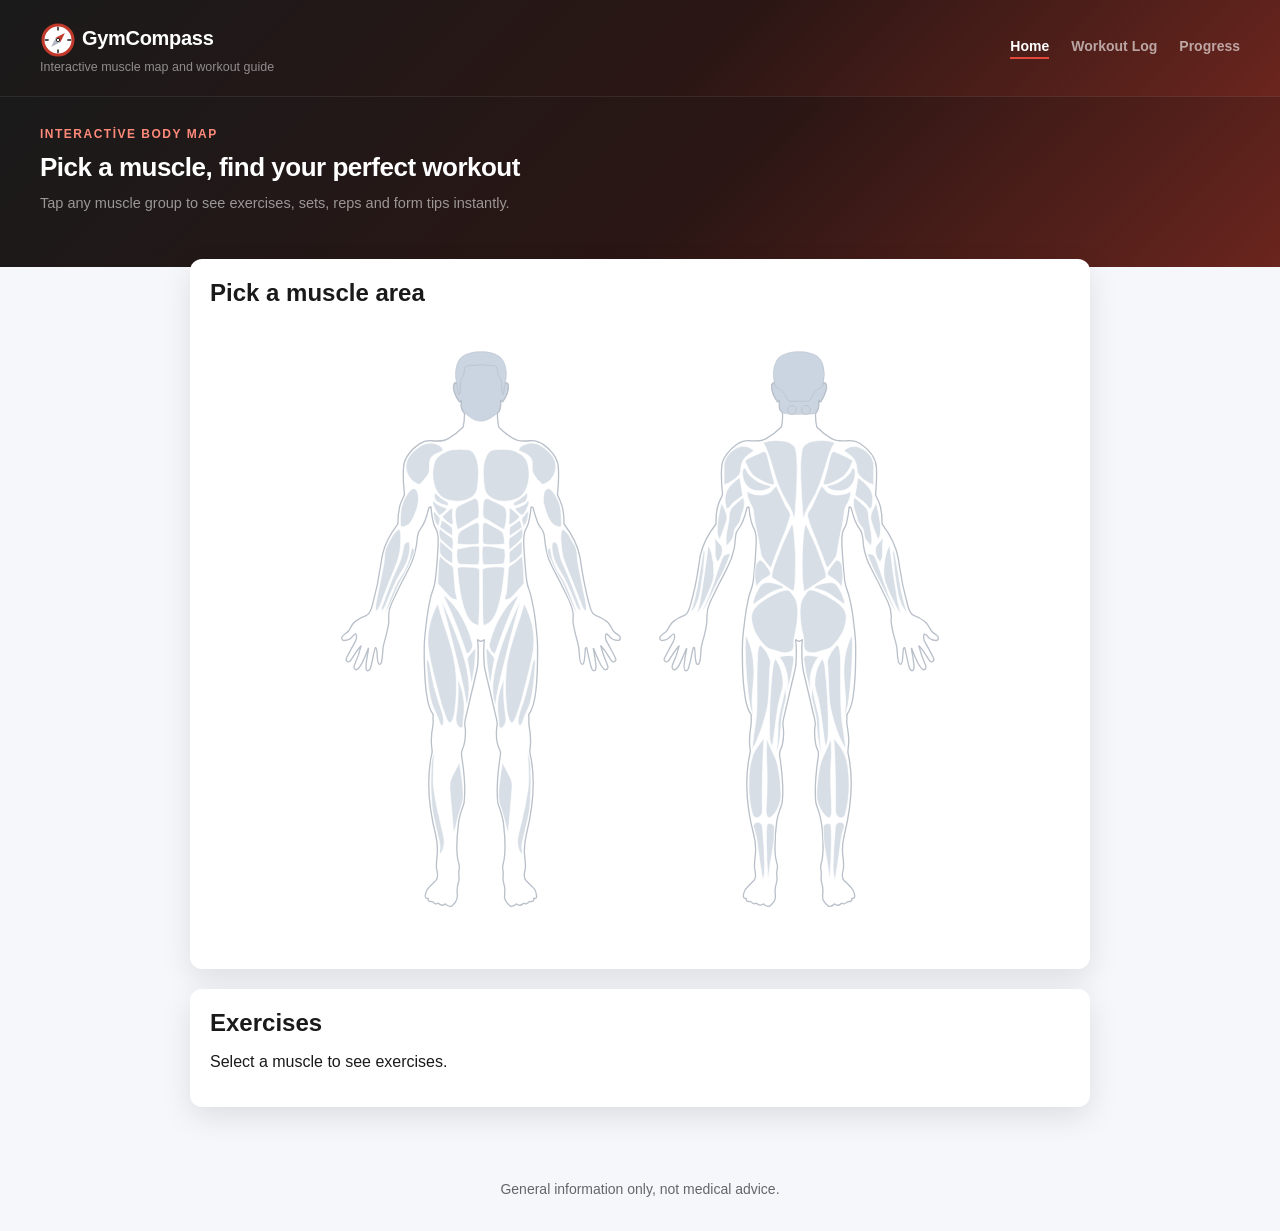
==== commit a1c10e27: "Redesign header with dark hero band, fix section overlap on inner pages" ====
--- a/index.html
+++ b/index.html
@@ -8,29 +8,37 @@
   </head>
   <body>
     <header>
-      <h1>
-        <svg class="logo" viewBox="0 0 24 24" width="36" height="36">
-          <circle cx="12" cy="12" r="10" fill="white" stroke="#c0392b" stroke-width="2" />
-          <g stroke="#1a1a1a" stroke-width="1" stroke-linecap="round">
-            <line x1="12" y1="3.6" x2="12" y2="5.4" />
-            <line x1="12" y1="18.6" x2="12" y2="20.4" />
-            <line x1="3.6" y1="12" x2="5.4" y2="12" />
-            <line x1="18.6" y1="12" x2="20.4" y2="12" />
-          </g>
-          <g transform="rotate(45 12 12)">
-            <polygon points="12,5.5 14.2,12 9.8,12" fill="#c0392b" />
-            <polygon points="12,18.5 14.2,12 9.8,12" fill="#b0b7c3" />
-          </g>
-          <circle cx="12" cy="12" r="1.1" fill="white" stroke="#1a1a1a" stroke-width="0.6" /></svg
-        >GymCompass
-      </h1>
-      <p>Interactive muscle map and workout guide</p>
+      <div class="brand">
+        <h1>
+          <svg class="logo" viewBox="0 0 24 24" width="36" height="36">
+            <circle cx="12" cy="12" r="10" fill="white" stroke="#c0392b" stroke-width="2" />
+            <g stroke="#1a1a1a" stroke-width="1" stroke-linecap="round">
+              <line x1="12" y1="3.6" x2="12" y2="5.4" />
+              <line x1="12" y1="18.6" x2="12" y2="20.4" />
+              <line x1="3.6" y1="12" x2="5.4" y2="12" />
+              <line x1="18.6" y1="12" x2="20.4" y2="12" />
+            </g>
+            <g transform="rotate(45 12 12)">
+              <polygon points="12,5.5 14.2,12 9.8,12" fill="#c0392b" />
+              <polygon points="12,18.5 14.2,12 9.8,12" fill="#b0b7c3" />
+            </g>
+            <circle cx="12" cy="12" r="1.1" fill="white" stroke="#1a1a1a" stroke-width="0.6" /></svg
+          >GymCompass
+        </h1>
+        <p>Interactive muscle map and workout guide</p>
+      </div>
       <nav>
-        <a href="index.html">Home</a>
+        <a href="index.html" class="active">Home</a>
         <a href="workout-log.html">Workout Log</a>
         <a href="progress.html">Progress</a>
       </nav>
     </header>
+
+    <div class="hero-intro">
+      <div class="eyebrow">Interactive Body Map</div>
+      <h2>Pick a muscle, find your perfect workout</h2>
+      <p>Tap any muscle group to see exercises, sets, reps and form tips instantly.</p>
+    </div>
 
     <main>
       <section id="map">
--- a/style.css
+++ b/style.css
@@ -1,245 +1,297 @@
 body {
-    background-color: #f5f7fa;
-    color: #1a1a1a;
-    font-family: Arial, sans-serif;
-    margin: 0;
-  }
-  
-  header {
-    text-align: center;
-    padding: 30px 20px;
-  }
-  
-  h1 {
-    color: #c0392b;
-    margin-bottom: 4px;
-    margin-top: 0;
-  }
-  
-  main {
-    max-width: 900px;
-    margin: 0 auto;
-    padding: 20px;
-  }
-  
-  footer {
-    text-align: center;
-    padding: 20px;
-    font-size: 14px;
-    color: #666666;
-  }
-  section {
-    background-color: white;
-    border-radius: 12px;
-    padding: 20px;
-    margin-bottom: 20px;
-    box-shadow: 0 2px 8px rgba(0, 0, 0, 0.08);
-  }
-  
-  h2 {
-    margin-top: 0;
-    margin-bottom: 2px;
-  } header p {
-    margin: 4px 0;
+  background-color: #f5f7fa;
+  color: #1a1a1a;
+  font-family: Arial, sans-serif;
+  margin: 0;
+}
+
+header {
+  background: linear-gradient(135deg, #1a1a1a 0%, #2a1614 55%, #c0392b 160%);
+  padding: 22px 40px;
+  display: flex;
+  align-items: center;
+  justify-content: space-between;
+  flex-wrap: wrap;
+  gap: 14px;
+  border-bottom: 1px solid rgba(255, 255, 255, 0.08);
+}
+
+.brand h1 {
+  color: white;
+  margin: 0;
+  font-size: 20px;
+  letter-spacing: -0.3px;
+}
+
+main {
+  max-width: 900px;
+  margin: 0 auto;
+  padding: 20px;
+  position: relative;
+}
+
+.hero-intro + main {
+  margin-top: -28px;
+}
+
+footer {
+  text-align: center;
+  padding: 20px;
+  font-size: 14px;
   color: #666666;
+}
+section {
+  background-color: white;
+  border-radius: 12px;
+  padding: 20px;
+  margin-bottom: 20px;
+  box-shadow: 0 10px 30px rgba(0, 0, 0, 0.1);
+}
+
+h2 {
+  margin-top: 0;
+  margin-bottom: 2px;
+}
+.brand p {
+  margin: 2px 0 0;
+  color: rgba(255, 255, 255, 0.5);
+  font-size: 12.5px;
+}
+.logo {
+  vertical-align: middle;
+  margin-right: 6px;
+}
+nav {
+  display: flex;
+  gap: 22px;
+}
+
+nav a {
+  color: rgba(255, 255, 255, 0.6);
+  text-decoration: none;
+  font-weight: bold;
+  font-size: 14px;
+  padding-bottom: 3px;
+  border-bottom: 2px solid transparent;
+}
+
+nav a:hover {
+  color: white;
+}
+
+nav a.active {
+  color: white;
+  border-bottom: 2px solid #e2493a;
+}
+
+.hero-intro {
+  background: linear-gradient(135deg, #1a1a1a 0%, #2a1614 55%, #c0392b 160%);
+  padding: 30px 40px 56px;
+}
+
+.hero-intro .eyebrow {
+  color: #ff8a7a;
+  font-size: 12px;
+  font-weight: 700;
+  letter-spacing: 1.5px;
+  text-transform: uppercase;
+  margin-bottom: 10px;
+}
+
+.hero-intro h2 {
+  color: white;
+  font-size: 26px;
+  margin: 0 0 10px 0;
+  max-width: 560px;
+  line-height: 1.3;
+  letter-spacing: -0.5px;
+}
+
+.hero-intro p {
+  color: rgba(255, 255, 255, 0.55);
+  font-size: 14.5px;
+  max-width: 480px;
+  margin: 0;
+}
+
+#log-form input {
+  padding: 8px;
+  border: 1px solid #ccc;
+  border-radius: 6px;
+  margin-right: 8px;
+}
+
+#log-form button {
+  padding: 8px 16px;
+  background-color: #c0392b;
+  color: white;
+  border: none;
+  border-radius: 6px;
+  cursor: pointer;
+  font-weight: bold;
+}
+
+#log-form button:hover {
+  background-color: #a5322a;
+}
+#log-list li {
+  display: flex;
+  justify-content: space-between;
+  align-items: center;
+  padding: 10px 0;
+  border-bottom: 1px solid #eee;
+}
+
+.log-exercise {
+  font-weight: bold;
+  font-size: 16px;
+  color: #c0392b;
+}
+
+.log-sub {
+  color: #888;
+  font-size: 13px;
+  margin-top: 2px;
+}
+
+.log-sub .log-date {
+  font-weight: bold;
+  color: #555;
+}
+
+#log-list button {
+  background-color: #c0392b;
+  color: white;
+  border: none;
+  border-radius: 6px;
+  padding: 4px 10px;
+  font-size: 13px;
+  cursor: pointer;
+  opacity: 0;
+  transition: opacity 0.15s;
+}
+
+#log-list li:hover button {
+  opacity: 1;
+}
+
+#log-list button:hover {
+  background-color: #a5322a;
+}
+#calendar {
+  background: white;
+  border-radius: 10px;
+  padding: 24px;
+  max-width: 420px;
+  box-shadow: 0 1px 4px rgba(0, 0, 0, 0.08);
+  margin-top: 16px;
+}
+
+.cal-header {
+  display: flex;
+  justify-content: space-between;
+  align-items: center;
+  margin-bottom: 14px;
+}
+
+.cal-header button {
+  background: none;
+  border: none;
+  color: #c0392b;
+  font-size: 20px;
+  font-weight: bold;
+  cursor: pointer;
+  padding: 0 8px;
+}
+
+#cal-grid {
+  display: grid;
+  grid-template-columns: repeat(7, 1fr);
+  gap: 4px;
+  text-align: center;
+}
+
+.weekday {
+  font-size: 11px;
+  color: #999;
+  font-weight: bold;
+  padding-bottom: 6px;
+}
+
+.day {
+  height: 38px;
+  display: flex;
+  align-items: center;
+  justify-content: center;
+  border-radius: 8px;
+  font-size: 14px;
+  color: #333;
+  cursor: pointer;
+}
+
+.day.empty {
+  visibility: hidden;
+  cursor: default;
+}
+
+.day.has-entry {
+  background: #fbeceb;
+  color: #c0392b;
+  font-weight: bold;
+}
+
+.day.selected {
+  background: #c0392b;
+  color: white;
+  font-weight: bold;
+}
+
+#day-detail {
+  max-width: 420px;
+  margin-top: 16px;
+}
+#day-detail > div {
+  padding: 8px 0;
+  border-bottom: 1px solid #eee;
+}
+.exercise-card {
+  display: flex;
+  align-items: flex-start;
+  gap: 12px;
+  background: #fafafa;
+  border-radius: 10px;
+  padding: 14px;
+  margin-bottom: 10px;
+}
+.exercise-icon {
+  flex-shrink: 0;
+  width: 36px;
+  height: 36px;
+  border-radius: 50%;
+  background: #c0392b;
+  display: flex;
+  align-items: center;
+  justify-content: center;
+}
+.exercise-icon svg {
+  width: 18px;
+  height: 18px;
+  fill: white;
+}
+.exercise-name {
+  font-weight: bold;
   font-size: 15px;
-  }.logo {
-    vertical-align: middle;
-    margin-right: 6px;
-  }
-  nav {
-    margin-top: 6px;
-  }
-  
-  nav a {
-    color: #1a1a1a;
-    text-decoration: none;
-    font-weight: bold;
-    margin: 0 12px;
-  }
-  
-  nav a:hover {
-    color: #c0392b;
-  }
-  
-  #log-form input {
-    padding: 8px;
-    border: 1px solid #ccc;
-    border-radius: 6px;
-    margin-right: 8px;
-  }
-  
-  #log-form button {
-    padding: 8px 16px;
-    background-color: #c0392b;
-    color: white;
-    border: none;
-    border-radius: 6px;
-    cursor: pointer;
-    font-weight: bold;
-  }
-  
-  #log-form button:hover {
-    background-color: #a5322a;
-  }
-  #log-list li {
-    display: flex;
-    justify-content: space-between;
-    align-items: center;
-    padding: 10px 0;
-    border-bottom: 1px solid #eee;
-  }
-  
-  .log-exercise {
-    font-weight: bold;
-    font-size: 16px;
-    color: #c0392b;
-  }
-  
-  .log-sub {
-    color: #888;
-    font-size: 13px;
-    margin-top: 2px;
-  }
-  
-  .log-sub .log-date {
-    font-weight: bold;
-    color: #555;
-  }
-  
-  #log-list button {
-    background-color: #c0392b;
-    color: white;
-    border: none;
-    border-radius: 6px;
-    padding: 4px 10px;
-    font-size: 13px;
-    cursor: pointer;
-    opacity: 0;
-    transition: opacity 0.15s;
-  }
-  
-  #log-list li:hover button {
-    opacity: 1;
-  }
-  
-  #log-list button:hover {
-    background-color: #a5322a;
-  }
-  #calendar {
-    background: white;
-    border-radius: 10px;
-    padding: 24px;
-    max-width: 420px;
-    box-shadow: 0 1px 4px rgba(0,0,0,0.08);
-    margin-top: 16px;
-  }
-  
-  .cal-header {
-    display: flex;
-    justify-content: space-between;
-    align-items: center;
-    margin-bottom: 14px;
-  }
-  
-  .cal-header button {
-    background: none;
-    border: none;
-    color: #c0392b;
-    font-size: 20px;
-    font-weight: bold;
-    cursor: pointer;
-    padding: 0 8px;
-  }
-  
-  #cal-grid {
-    display: grid;
-    grid-template-columns: repeat(7, 1fr);
-    gap: 4px;
-    text-align: center;
-  }
-  
-  .weekday {
-    font-size: 11px;
-    color: #999;
-    font-weight: bold;
-    padding-bottom: 6px;
-  }
-  
-  .day {
-    height: 38px;
-    display: flex;
-    align-items: center;
-    justify-content: center;
-    border-radius: 8px;
-    font-size: 14px;
-    color: #333;
-    cursor: pointer;
-  }
-  
-  .day.empty {
-    visibility: hidden;
-    cursor: default;
-  }
-  
-  .day.has-entry {
-    background: #fbeceb;
-    color: #c0392b;
-    font-weight: bold;
-  }
-  
-  .day.selected {
-    background: #c0392b;
-    color: white;
-    font-weight: bold;
-  }
-  
-  #day-detail {
-    max-width: 420px;
-    margin-top: 16px;
-  }
-  #day-detail > div {
-    padding: 8px 0;
-    border-bottom: 1px solid #eee;
-  }
-  .exercise-card {
-    display: flex;
-    align-items: flex-start;
-    gap: 12px;
-    background: #fafafa;
-    border-radius: 10px;
-    padding: 14px;
-    margin-bottom: 10px;
-  }
-  .exercise-icon {
-    flex-shrink: 0;
-    width: 36px;
-    height: 36px;
-    border-radius: 50%;
-    background: #c0392b;
-    display: flex;
-    align-items: center;
-    justify-content: center;
-  }
-  .exercise-icon svg {
-    width: 18px;
-    height: 18px;
-    fill: white;
-  }
-  .exercise-name {
-    font-weight: bold;
-    font-size: 15px;
-    color: #222;
-    margin-bottom: 2px;
-  }
-  .exercise-sets {
-    font-size: 13px;
-    color: #c0392b;
-    font-weight: 600;
-    margin-bottom: 4px;
-  }
-  .exercise-tip {
-    font-size: 12.5px;
-    color: #888;
-    line-height: 1.4;
-  }+  color: #222;
+  margin-bottom: 2px;
+}
+.exercise-sets {
+  font-size: 13px;
+  color: #c0392b;
+  font-weight: 600;
+  margin-bottom: 4px;
+}
+.exercise-tip {
+  font-size: 12.5px;
+  color: #888;
+  line-height: 1.4;
+}
